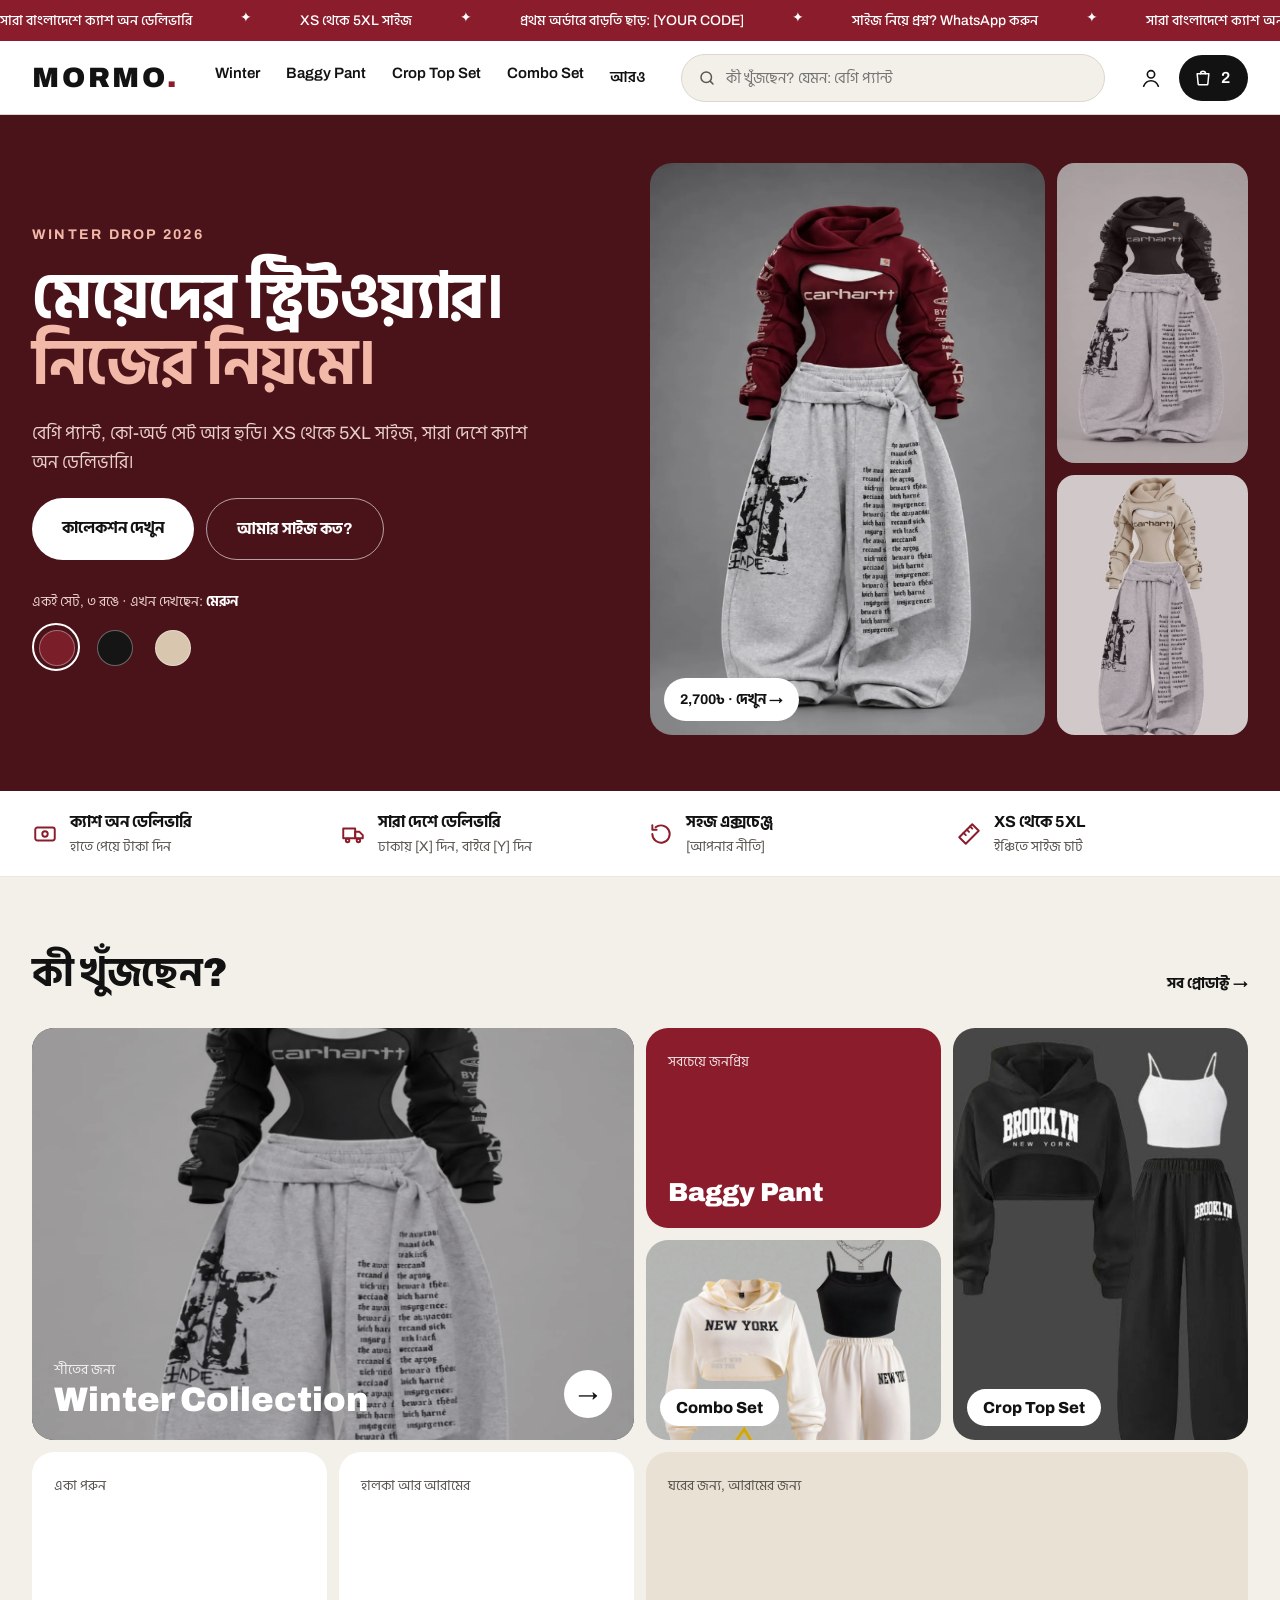
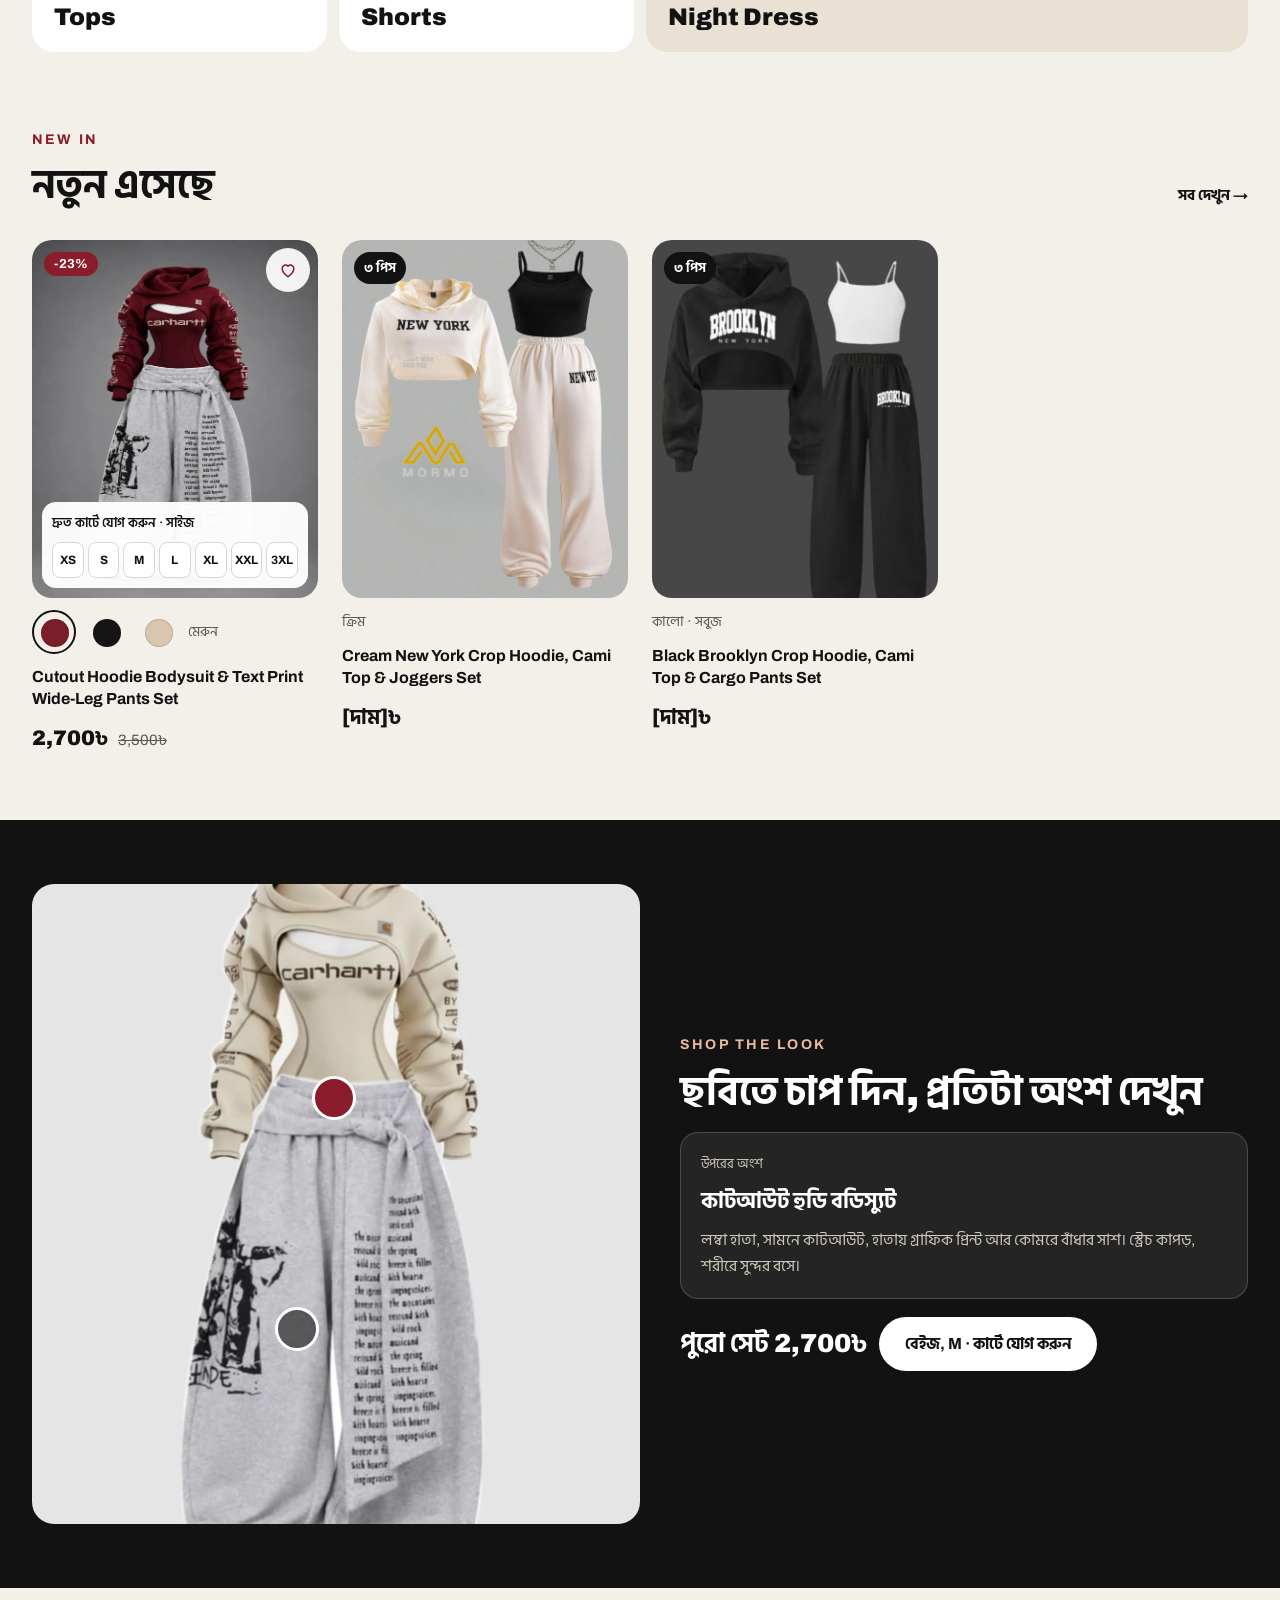
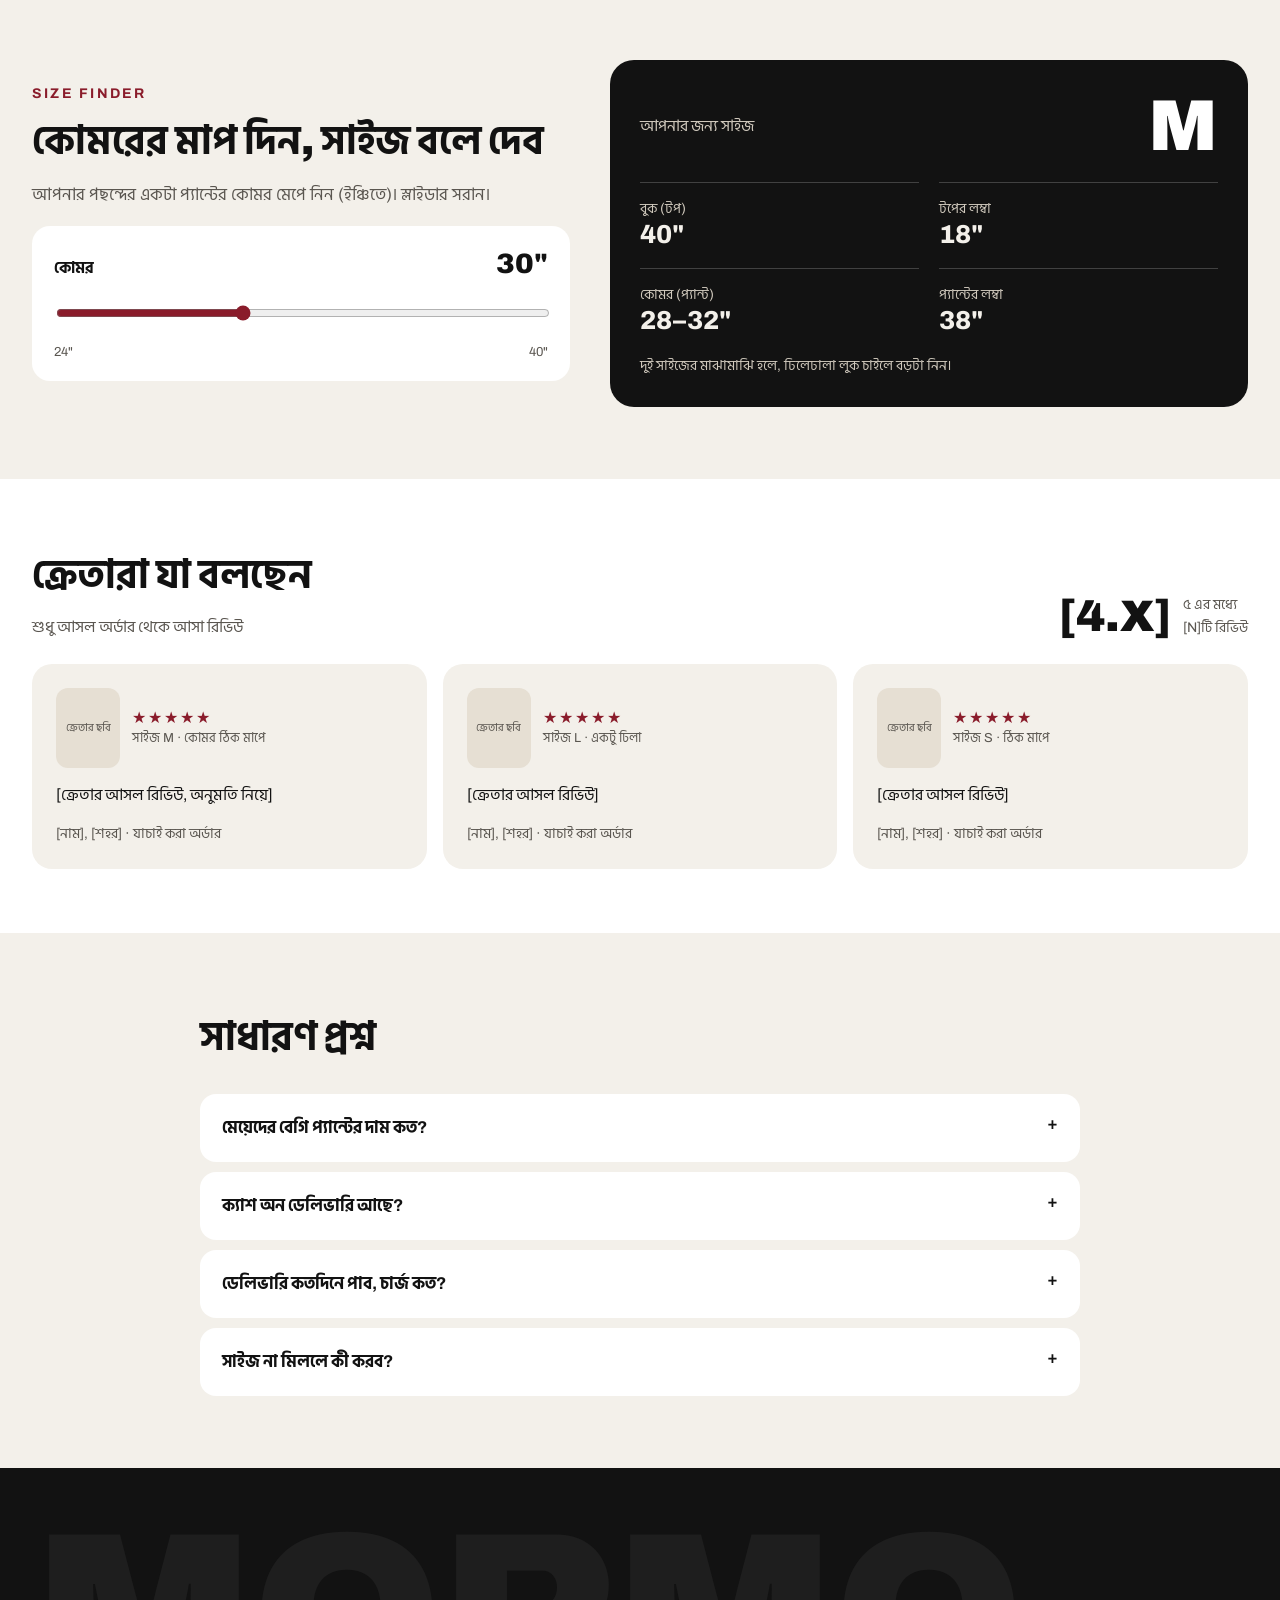
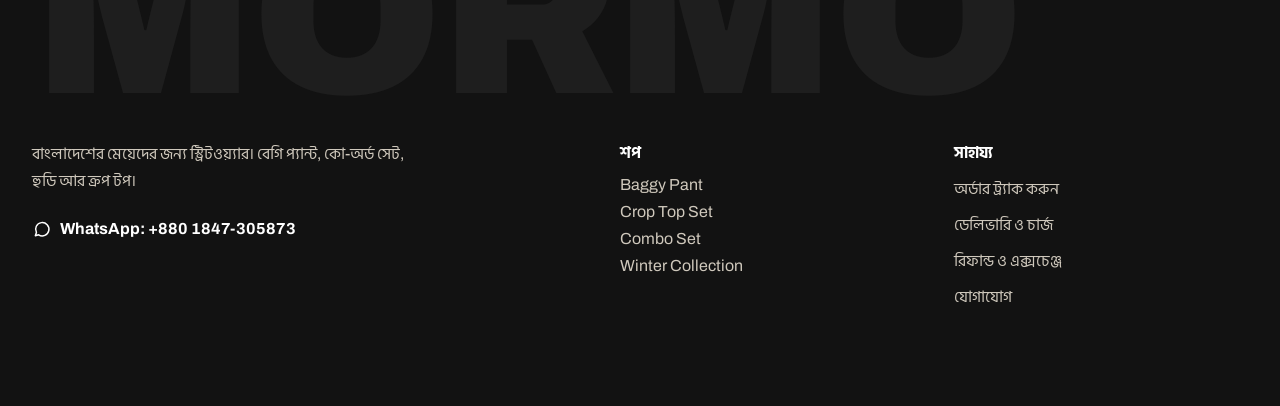
==== index.html @ a84fbd7f "Add files via upload" ====
<!doctype html>
<html lang="bn">
<head>
<meta charset="utf-8">
<meta name="viewport" content="width=device-width, initial-scale=1, viewport-fit=cover">
<meta name="robots" content="noindex">
<title>Mormo BD হোমপেজ</title>
<script>if (window.matchMedia('(max-width: 760px)').matches && !location.search.includes('desktop')) location.replace('m-home.html');</script>
<link rel="preconnect" href="https://fonts.googleapis.com">
<link rel="stylesheet" href="https://fonts.googleapis.com/css2?family=Archivo:wght@400;500;600;800;900&amp;family=Hind+Siliguri:wght@400;500;600;700&amp;display=swap">
<style>
body{margin:0;background:#F3F0EA}
a{color:#121212;text-decoration:none}a:hover{color:#8A1C2B}
.sr{position:absolute;width:1px;height:1px;overflow:hidden;clip:rect(0 0 0 0);white-space:nowrap}
.mq{display:flex;gap:48px;white-space:nowrap;animation:mq 28s linear infinite;width:max-content}
@keyframes mq{from{transform:translateX(0)}to{transform:translateX(-50%)}}
.swap{position:relative}
.swap .b{position:absolute;inset:0;opacity:0;transition:opacity .35s ease}
.swap:hover .b{opacity:1}
.lift{transition:transform .25s ease}
.lift:hover{transform:translateY(-4px)}
.hot{animation:pulse 2s ease-out infinite}
@keyframes pulse{0%{box-shadow:0 0 0 0 rgba(255,255,255,.7)}100%{box-shadow:0 0 0 16px rgba(255,255,255,0)}}
.bento{display:grid;grid-template-columns:repeat(4,minmax(0,1fr));grid-auto-rows:200px;gap:12px}
.span2{grid-column:span 2}.row2{grid-row:span 2}
.mnav{display:none}
details summary{list-style:none;cursor:pointer}
details summary::-webkit-details-marker{display:none}
input[type=range]{accent-color:#8A1C2B;width:100%;height:44px}
@media (prefers-reduced-motion:reduce){.mq,.hot{animation:none}.lift,.swap .b{transition:none}}
@media (max-width:760px){
.deskonly{display:none !important}
.mnav{display:flex !important}
.heroh{font-size:40px !important}
.pad{padding-left:16px !important;padding-right:16px !important}
.bento{grid-template-columns:repeat(2,minmax(0,1fr));grid-auto-rows:160px}
.span2{grid-column:span 2}
}
</style>
<style>[x-cloak]{display:none}</style>
<script>
class Base { constructor(props) { this.props = props || {}; } }
class Component extends Base {
  constructor(props) {
    super(props);
    this.state = {
      color: 'maroon', waist: 30, query: '', searchOpen: false, wish: false, pin: 'top',
      cartOpen: false, justAdded: '',
      cart: [
        { id: 1, name: 'Cutout Hoodie Bodysuit Set', meta: 'মেরুন · M · ১টি', price: 2700, img: 'img/cutout-set-maroon.webp' },
        { id: 2, name: 'Black Brooklyn 3-Piece Set', meta: 'কালো · S · ১টি', price: 0, img: 'img/brooklyn-3-piece-set.webp' }
      ]
    };
  }
  addItem(item, msg) {
    const id = Date.now();
    this.setState({ cart: [...this.state.cart, { ...item, id }], cartOpen: true, justAdded: msg });
  }
  renderVals() {
    const palette = [
      { id: 'maroon', label: 'মেরুন', hex: '#7A1E2A', img: 'img/cutout-set-maroon.webp', bg: '#4A1219', accent: '#F2B8A8', muted: '#E7CFCB', alt: 'মেরুন কাটআউট হুডি বডিস্যুট আর ধূসর ওয়াইড লেগ প্যান্ট সেট পরা মডেল' },
      { id: 'black', label: 'কালো', hex: '#151515', img: 'img/cutout-set-black.webp', bg: '#121212', accent: '#E9B9A0', muted: '#CFC8BC', alt: 'কালো কাটআউট হুডি বডিস্যুট আর ধূসর ওয়াইড লেগ প্যান্ট সেট পরা মডেল' },
      { id: 'beige', label: 'বেইজ', hex: '#D8C7AE', img: 'img/cutout-set-beige.webp', bg: '#5B4A36', accent: '#F4E3C8', muted: '#E8DCCB', alt: 'বেইজ কাটআউট হুডি বডিস্যুট আর ধূসর ওয়াইড লেগ প্যান্ট সেট পরা মডেল' }
    ];
    const cur = palette.find((p) => p.id === this.state.color) || palette[0];
    const next = palette[(palette.indexOf(cur) + 1) % palette.length];
    const colors = palette.map((p) => ({
      ...p,
      pressed: p.id === cur.id ? 'true' : 'false',
      ring: p.id === cur.id ? '#121212' : 'transparent',
      heroRing: p.id === cur.id ? '#FFFFFF' : 'transparent',
      pick: () => this.setState({ color: p.id })
    }));
    const others = palette.filter((p) => p.id !== cur.id).map((p) => ({ ...p, pick: () => this.setState({ color: p.id }) }));

    const chart = [
      { s: 'XS', chest: 36, top: 16, waist: '24–28', pant: 36, mid: 26 },
      { s: 'S', chest: 38, top: 17, waist: '26–30', pant: 37, mid: 28 },
      { s: 'M', chest: 40, top: 18, waist: '28–32', pant: 38, mid: 30 },
      { s: 'L', chest: 42, top: 19, waist: '30–34', pant: 39, mid: 32 },
      { s: 'XL', chest: 44, top: 20, waist: '32–36', pant: 40, mid: 34 },
      { s: 'XXL', chest: 46, top: 21, waist: '34–38', pant: 41, mid: 36 },
      { s: '3XL', chest: 48, top: 22, waist: '36–40', pant: 42, mid: 38 }
    ];
    const w = Number(this.state.waist);
    const rec = chart.reduce((best, r) => (Math.abs(r.mid - w) < Math.abs(best.mid - w) ? r : best), chart[0]);

    const quick = chart.map((r) => ({
      s: r.s,
      add: () => this.addItem({ name: 'Cutout Hoodie Bodysuit Set', meta: cur.label + ' · ' + r.s + ' · ১টি', price: 2700, img: cur.img }, cur.label + ', সাইজ ' + r.s + ' কার্টে যোগ হয়েছে')
    }));

    const pins = {
      top: { eyebrow: 'উপরের অংশ', title: 'কাটআউট হুডি বডিস্যুট', text: 'লম্বা হাতা, সামনে কাটআউট, হাতায় গ্রাফিক প্রিন্ট আর কোমরে বাঁধার সাশ। স্ট্রেচ কাপড়, শরীরে সুন্দর বসে।' },
      bottom: { eyebrow: 'নিচের অংশ', title: 'টেক্সট প্রিন্ট ওয়াইড লেগ প্যান্ট', text: 'ধূসর রঙে গথিক টেক্সট প্রিন্ট। ঢিলেঢালা ওয়াইড লেগ, সারাদিন আরাম।' }
    };
    const pin = pins[this.state.pin];

    const suggestTerms = ['বেগি প্যান্ট', 'হুডি সেট', 'ক্রপ টপ সেট', 'কো-অর্ড সেট', 'কার্গো প্যান্ট'];
    const cart = this.state.cart.map((it) => ({
      ...it,
      price: it.price ? it.price.toLocaleString('en-US') + '৳' : '[দাম]৳',
      remove: () => this.setState({ cart: this.state.cart.filter((x) => x.id !== it.id), justAdded: '' })
    }));
    const total = this.state.cart.reduce((s, it) => s + (it.price || 0), 0);

    return {
      colors, others, colorName: cur.label,
      heroImg: cur.img, heroAlt: cur.alt, heroBg: cur.bg, heroAccent: cur.accent, heroMuted: cur.muted,
      cardImg: cur.img, cardAlt: cur.alt, cardAltImg: next.img,
      wishPressed: this.state.wish ? 'true' : 'false', wishFill: this.state.wish ? '#8A1C2B' : 'none',
      toggleWish: () => this.setState({ wish: !this.state.wish }),
      quick,
      waist: w, rec, setWaist: (e) => this.setState({ waist: e.target.value }),
      pinTop: () => this.setState({ pin: 'top' }), pinBottom: () => this.setState({ pin: 'bottom' }),
      pinTopBg: this.state.pin === 'top' ? '#8A1C2B' : 'rgba(18,18,18,0.6)',
      pinBottomBg: this.state.pin === 'bottom' ? '#8A1C2B' : 'rgba(18,18,18,0.6)',
      pinEyebrow: pin.eyebrow, pinTitle: pin.title, pinText: pin.text,
      addLook: () => this.addItem({ name: 'Cutout Hoodie Bodysuit Set', meta: 'বেইজ · M · ১টি', price: 2700, img: 'img/cutout-set-beige.webp' }, 'বেইজ, সাইজ M কার্টে যোগ হয়েছে'),
      query: this.state.query, searchOpen: this.state.searchOpen,
      searchBorder: this.state.searchOpen ? '#121212' : '#DCD6CC',
      setQuery: (e) => this.setState({ query: e.target.value, searchOpen: true }),
      openSearch: () => this.setState({ searchOpen: true }),
      closeSearch: () => this.setState({ searchOpen: false }),
      suggest: suggestTerms.map((t) => ({ t, pick: () => this.setState({ query: t }) })),
      cartOpen: this.state.cartOpen, cart, cartEmpty: cart.length === 0,
      cartCount: this.state.cart.length, cartTotal: total.toLocaleString('en-US'),
      justAdded: this.state.justAdded,
      openCart: () => this.setState({ cartOpen: true, justAdded: '' }),
      closeCart: () => this.setState({ cartOpen: false, justAdded: '' })
    };
  }
}
document.addEventListener('alpine:init', () => {
  Alpine.data('page', () => {
    const c = new Component({});
    const o = {
      state: c.state, props: {}, gal: null,
      setState(p) { Object.assign(this.state, p); },
      get v() { return Component.prototype.renderVals.call(this); }
    };
    Object.getOwnPropertyNames(Component.prototype).forEach((k) => {
      if (k !== 'constructor' && k !== 'renderVals') o[k] = Component.prototype[k];
    });
    return o;
  });
});
</script>
<script defer src="alpine.min.js"></script>
</head>
<body>
<div x-data="page" style="font-family: 'Archivo', 'Hind Siliguri', sans-serif; color: #121212; background: #F3F0EA; min-height: 100vh">

<div style="background: #8A1C2B; color: #FFFFFF; font-size: 14px; font-weight: 500; padding: 9px 0; overflow: hidden" aria-label="অফার ও সুবিধা">
<div class="mq">
<span>সারা বাংলাদেশে ক্যাশ অন ডেলিভারি</span><span aria-hidden="true">✦</span><span>XS থেকে 5XL সাইজ</span><span aria-hidden="true">✦</span><span>প্রথম অর্ডারে বাড়তি ছাড়: [YOUR CODE]</span><span aria-hidden="true">✦</span><span>সাইজ নিয়ে প্রশ্ন? WhatsApp করুন</span><span aria-hidden="true">✦</span>
<span aria-hidden="true">সারা বাংলাদেশে ক্যাশ অন ডেলিভারি</span><span aria-hidden="true">✦</span><span aria-hidden="true">XS থেকে 5XL সাইজ</span><span aria-hidden="true">✦</span><span aria-hidden="true">প্রথম অর্ডারে বাড়তি ছাড়: [YOUR CODE]</span><span aria-hidden="true">✦</span><span aria-hidden="true">সাইজ নিয়ে প্রশ্ন? WhatsApp করুন</span><span aria-hidden="true">✦</span>
</div>
</div>

<header style="background: rgba(255,255,255,0.96); backdrop-filter: blur(8px); border-bottom: 1px solid #DCD6CC; position: sticky; top: 0; z-index: 30">
<div class="pad" style="max-width: 1320px; margin: 0 auto; padding: 12px 32px; display: flex; align-items: center; gap: 24px; flex-wrap: wrap">
<a href="#" style="font-weight: 900; font-size: 28px; letter-spacing: 0.1em; color: #121212">MORMO<span style="color: #8A1C2B">.</span></a>
<nav aria-label="ক্যাটাগরি" class="deskonly" style="display: flex; gap: 2px">
<a href="category.html" style="padding: 12px; font-size: 15px; font-weight: 600">Winter</a>
<a href="category.html" style="padding: 12px; font-size: 15px; font-weight: 600">Baggy Pant</a>
<a href="category.html" style="padding: 12px; font-size: 15px; font-weight: 600">Crop Top Set</a>
<a href="category.html" style="padding: 12px; font-size: 15px; font-weight: 600">Combo Set</a>
<a href="category.html" style="padding: 12px; font-size: 15px; font-weight: 600">আরও</a>
</nav>
<div style="flex: 1 1 260px; min-width: 0; position: relative">
<form role="search" :style="`display: flex; align-items: center; gap: 8px; background: #F3F0EA; border: 1.5px solid ${v.searchBorder}; border-radius: 999px; padding: 0 16px; height: 46px`">
<label for="q" class="sr">প্রোডাক্ট খুঁজুন</label>
<svg aria-hidden="true" width="18" height="18" viewBox="0 0 24 24" fill="none" stroke="#5A5650" stroke-width="2" stroke-linecap="round"><circle cx="11" cy="11" r="7"></circle><path d="M20 20l-3.5-3.5"></path></svg>
<input id="q" type="search" autocomplete="off" :value="v.query" @input="v.setQuery($event)" @focus="v.openSearch($event)" placeholder="কী খুঁজছেন? যেমন: বেগি প্যান্ট" style="border: 0; background: transparent; font: inherit; font-size: 15px; flex: 1; min-width: 0; outline: none; color: #121212">
</form>
<template x-if="v.searchOpen">
<div style="position: absolute; top: 54px; left: 0; right: 0; background: #FFFFFF; border-radius: 16px; box-shadow: 0 20px 50px rgba(18,18,18,0.18); padding: 16px; z-index: 40; display: flex; flex-direction: column; gap: 12px">
<div style="display: flex; justify-content: space-between; align-items: center"><span style="font-size: 13px; font-weight: 600; color: #5A5650">জনপ্রিয় খোঁজ</span><button type="button" @click="v.closeSearch($event)" aria-label="বন্ধ করুন" style="width: 44px; height: 44px; border: 0; background: transparent; cursor: pointer; font-size: 20px; color: #121212">×</button></div>
<div style="display: flex; gap: 8px; flex-wrap: wrap">
<template x-for="sg in v.suggest">
<button type="button" @click="sg.pick($event)" style="height: 40px; padding: 0 14px; border-radius: 999px; border: 1px solid #DCD6CC; background: #FFFFFF; font: inherit; font-size: 14px; cursor: pointer; color: #121212"><span x-text="sg.t"></span></button>
</template>
</div>
<a href="product.html" style="display: flex; gap: 12px; align-items: center; padding: 8px; border-radius: 12px; background: #F3F0EA">
<img src="img/cutout-set-maroon.webp" alt="" style="width: 48px; height: 60px; object-fit: cover; border-radius: 8px">
<span style="flex: 1; min-width: 0"><span style="display: block; font-weight: 600; font-size: 14px">Cutout Hoodie Bodysuit Set</span><span style="font-size: 13px; color: #5A5650">এই সপ্তাহের সবচেয়ে বেশি দেখা</span></span>
<span style="font-weight: 800">2,700৳</span>
</a>
</div>
</template>
</div>
<div style="display: flex; align-items: center; gap: 6px">
<a href="#" aria-label="অ্যাকাউন্ট" class="deskonly" style="width: 44px; height: 44px; display: flex; align-items: center; justify-content: center; border-radius: 999px"><svg aria-hidden="true" width="22" height="22" viewBox="0 0 24 24" fill="none" stroke="#121212" stroke-width="1.8" stroke-linecap="round"><circle cx="12" cy="8" r="4"></circle><path d="M4 21c1.5-4 4.5-6 8-6s6.5 2 8 6"></path></svg></a>
<button type="button" @click="v.openCart($event)" :aria-label="`কার্ট খুলুন, ${v.cartCount}টি প্রোডাক্ট`" style="position: relative; height: 46px; padding: 0 18px 0 14px; display: flex; align-items: center; gap: 8px; border-radius: 999px; background: #121212; color: #FFFFFF; border: 0; font: inherit; font-weight: 600; cursor: pointer"><svg aria-hidden="true" width="20" height="20" viewBox="0 0 24 24" fill="none" stroke="#FFFFFF" stroke-width="1.8" stroke-linecap="round" stroke-linejoin="round"><path d="M5 7h14l-1.2 12.2a1 1 0 0 1-1 .8H7.2a1 1 0 0 1-1-.8L5 7z"></path><path d="M9 7a3 3 0 0 1 6 0"></path></svg><span x-text="v.cartCount"></span></button>
</div>
</div>
</header>

<main>
<section aria-labelledby="hero-h" :style="`background: ${v.heroBg}; color: #FFFFFF; transition: background .4s ease`">
<div class="pad" style="max-width: 1320px; margin: 0 auto; padding: 48px 32px 56px; display: flex; flex-wrap: wrap; gap: 40px; align-items: center">
<div style="flex: 1 1 440px; min-width: 0; display: flex; flex-direction: column; gap: 22px">
<p :style="`margin: 0; font-size: 14px; font-weight: 700; letter-spacing: 0.16em; text-transform: uppercase; color: ${v.heroAccent}`">Winter Drop 2026</p>
<h1 id="hero-h" class="heroh" style="margin: 0; font-size: 64px; line-height: 1.04; font-weight: 900; letter-spacing: -0.02em">মেয়েদের স্ট্রিটওয়্যার। <span :style="`color: ${v.heroAccent}`">নিজের নিয়মে।</span></h1>
<p :style="`margin: 0; font-size: 18px; line-height: 1.6; color: ${v.heroMuted}; max-width: 500px`">বেগি প্যান্ট, কো-অর্ড সেট আর হুডি। XS থেকে 5XL সাইজ, সারা দেশে ক্যাশ অন ডেলিভারি।</p>
<div style="display: flex; gap: 12px; flex-wrap: wrap">
<a href="category.html" style="background: #FFFFFF; color: #121212; padding: 17px 30px; border-radius: 999px; font-weight: 700; font-size: 16px">কালেকশন দেখুন</a>
<a href="#size" style="color: #FFFFFF; border: 1.5px solid rgba(255,255,255,0.6); padding: 17px 30px; border-radius: 999px; font-weight: 700; font-size: 16px">আমার সাইজ কত?</a>
</div>
<div style="display: flex; flex-direction: column; gap: 10px; padding-top: 8px">
<span :style="`font-size: 14px; color: ${v.heroMuted}`">একই সেট, ৩ রঙে · এখন দেখছেন: <strong style="color: #FFFFFF"><span x-text="v.colorName"></span></strong></span>
<div role="group" aria-label="রঙ বদলান" style="display: flex; gap: 10px">
<template x-for="c in v.colors">
<button type="button" :aria-label="c.label" :aria-pressed="c.pressed" @click="c.pick($event)" :style="`width: 48px; height: 48px; border-radius: 999px; border: 2px solid ${c.heroRing}; background: transparent; padding: 5px; cursor: pointer; box-sizing: border-box`"><span :style="`display: block; width: 100%; height: 100%; border-radius: 999px; background: ${c.hex}; border: 1px solid rgba(255,255,255,0.35)`"></span></button>
</template>
</div>
</div>
</div>
<div style="flex: 1 1 460px; min-width: 0; display: grid; grid-template-columns: repeat(3, minmax(0, 1fr)); grid-template-rows: 300px 260px; gap: 12px">
<a href="product.html" style="grid-column: 1 / 3; grid-row: 1 / 3; position: relative; border-radius: 22px; overflow: hidden; background: rgba(255,255,255,0.08)">
<img :src="v.heroImg" :alt="v.heroAlt" style="width: 100%; height: 100%; object-fit: cover; display: block">
<span style="position: absolute; left: 14px; bottom: 14px; background: #FFFFFF; color: #121212; border-radius: 999px; padding: 10px 16px; font-weight: 700; font-size: 14px">2,700৳ · দেখুন →</span>
</a>
<template x-for="o in v.others">
<button type="button" @click="o.pick($event)" :aria-label="`${o.label} রঙ দেখুন`" style="padding: 0; border: 0; border-radius: 18px; overflow: hidden; cursor: pointer; background: rgba(255,255,255,0.08)"><img :src="o.img" alt="" style="width: 100%; height: 100%; object-fit: cover; display: block; opacity: 0.85"></button>
</template>
</div>
</div>
</section>

<section aria-label="কেন Mormo" style="background: #FFFFFF; border-bottom: 1px solid #ECE7DF">
<div class="pad" style="max-width: 1320px; margin: 0 auto; padding: 18px 32px; display: grid; grid-template-columns: repeat(auto-fit, minmax(220px, 1fr)); gap: 16px">
<div style="display: flex; gap: 12px; align-items: center"><svg aria-hidden="true" width="26" height="26" viewBox="0 0 24 24" fill="none" stroke="#8A1C2B" stroke-width="1.8" stroke-linecap="round" stroke-linejoin="round"><rect x="3" y="6" width="18" height="12" rx="2"></rect><circle cx="12" cy="12" r="2.5"></circle></svg><div><div style="font-weight: 700">ক্যাশ অন ডেলিভারি</div><div style="font-size: 14px; color: #5A5650">হাতে পেয়ে টাকা দিন</div></div></div>
<div style="display: flex; gap: 12px; align-items: center"><svg aria-hidden="true" width="26" height="26" viewBox="0 0 24 24" fill="none" stroke="#8A1C2B" stroke-width="1.8" stroke-linecap="round" stroke-linejoin="round"><path d="M3 7h11v9H3z"></path><path d="M14 10h4l3 3v3h-7z"></path><circle cx="7" cy="18" r="1.6"></circle><circle cx="17" cy="18" r="1.6"></circle></svg><div><div style="font-weight: 700">সারা দেশে ডেলিভারি</div><div style="font-size: 14px; color: #5A5650">ঢাকায় [X] দিন, বাইরে [Y] দিন</div></div></div>
<div style="display: flex; gap: 12px; align-items: center"><svg aria-hidden="true" width="26" height="26" viewBox="0 0 24 24" fill="none" stroke="#8A1C2B" stroke-width="1.8" stroke-linecap="round" stroke-linejoin="round"><path d="M4 12a8 8 0 1 0 3-6.2"></path><path d="M4 4v4h4"></path></svg><div><div style="font-weight: 700">সহজ এক্সচেঞ্জ</div><div style="font-size: 14px; color: #5A5650">[আপনার নীতি]</div></div></div>
<div style="display: flex; gap: 12px; align-items: center"><svg aria-hidden="true" width="26" height="26" viewBox="0 0 24 24" fill="none" stroke="#8A1C2B" stroke-width="1.8" stroke-linecap="round" stroke-linejoin="round"><path d="M3 15l12-12 6 6-12 12z"></path><path d="M7 11l2 2M10 8l2 2M13 5l2 2"></path></svg><div><div style="font-weight: 700">XS থেকে 5XL</div><div style="font-size: 14px; color: #5A5650">ইঞ্চিতে সাইজ চার্ট</div></div></div>
</div>
</section>

<section aria-labelledby="cat-h" class="pad" style="max-width: 1320px; margin: 0 auto; padding: 64px 32px 24px">
<div style="display: flex; justify-content: space-between; align-items: end; gap: 16px; margin-bottom: 22px; flex-wrap: wrap">
<h2 id="cat-h" style="margin: 0; font-size: 40px; font-weight: 900; letter-spacing: -0.01em">কী খুঁজছেন?</h2>
<a href="category.html" style="font-weight: 700; font-size: 15px; padding: 10px 0">সব প্রোডাক্ট →</a>
</div>
<div class="bento">
<a href="category.html" class="span2 row2 lift" style="position: relative; border-radius: 22px; overflow: hidden; background: #121212; color: #FFFFFF">
<img src="img/cutout-set-black.webp" alt="" style="width: 100%; height: 100%; object-fit: cover; display: block; opacity: 0.82">
<span style="position: absolute; left: 22px; bottom: 22px; right: 22px; display: flex; justify-content: space-between; align-items: end; gap: 12px"><span><span style="display: block; font-size: 14px; opacity: 0.85">শীতের জন্য</span><span style="display: block; font-size: 34px; font-weight: 900">Winter Collection</span></span><span aria-hidden="true" style="width: 48px; height: 48px; border-radius: 999px; background: #FFFFFF; color: #121212; display: flex; align-items: center; justify-content: center; font-size: 20px; flex: none">→</span></span>
</a>
<a href="category.html" class="lift" style="border-radius: 22px; background: #8A1C2B; color: #FFFFFF; padding: 22px; display: flex; flex-direction: column; justify-content: space-between"><span style="font-size: 14px; opacity: 0.85">সবচেয়ে জনপ্রিয়</span><span style="font-size: 26px; font-weight: 900">Baggy Pant</span></a>
<a href="category.html" class="row2 lift" style="position: relative; border-radius: 22px; overflow: hidden; background: #E6DFD3">
<img src="img/brooklyn-3-piece-set.webp" alt="" style="width: 100%; height: 100%; object-fit: cover; display: block">
<span style="position: absolute; left: 14px; bottom: 14px; background: #FFFFFF; border-radius: 999px; padding: 10px 16px; font-weight: 800">Crop Top Set</span>
</a>
<a href="category.html" class="lift" style="position: relative; border-radius: 22px; overflow: hidden; background: #E6DFD3">
<img src="img/new-york-3-piece-set.webp" alt="" style="width: 100%; height: 100%; object-fit: cover; object-position: top; display: block">
<span style="position: absolute; left: 14px; bottom: 14px; background: #FFFFFF; border-radius: 999px; padding: 10px 16px; font-weight: 800">Combo Set</span>
</a>
<a href="category.html" class="lift" style="border-radius: 22px; background: #FFFFFF; padding: 22px; display: flex; flex-direction: column; justify-content: space-between"><span style="font-size: 14px; color: #5A5650">একা পরুন</span><span style="font-size: 24px; font-weight: 900">Tops</span></a>
<a href="category.html" class="lift" style="border-radius: 22px; background: #FFFFFF; padding: 22px; display: flex; flex-direction: column; justify-content: space-between"><span style="font-size: 14px; color: #5A5650">হালকা আর আরামের</span><span style="font-size: 24px; font-weight: 900">Shorts</span></a>
<a href="category.html" class="span2 lift" style="border-radius: 22px; background: #E8E1D4; padding: 22px; display: flex; flex-direction: column; justify-content: space-between"><span style="font-size: 14px; color: #5A5650">ঘরের জন্য, আরামের জন্য</span><span style="font-size: 24px; font-weight: 900">Night Dress</span></a>
</div>
</section>

<section id="new" aria-labelledby="new-h" class="pad" style="max-width: 1320px; margin: 0 auto; padding: 56px 32px 64px">
<div style="display: flex; justify-content: space-between; align-items: end; gap: 16px; margin-bottom: 22px; flex-wrap: wrap">
<div><p style="margin: 0 0 6px; font-size: 14px; font-weight: 700; letter-spacing: 0.16em; text-transform: uppercase; color: #8A1C2B">New In</p><h2 id="new-h" style="margin: 0; font-size: 40px; font-weight: 900">নতুন এসেছে</h2></div>
<a href="category.html" style="font-weight: 700; font-size: 15px; padding: 10px 0">সব দেখুন →</a>
</div>
<div style="display: grid; grid-template-columns: repeat(auto-fill, minmax(280px, 1fr)); gap: 24px">

<article style="display: flex; flex-direction: column; gap: 12px">
<div class="swap" style="border-radius: 20px; overflow: hidden; background: #E6DFD3; aspect-ratio: 4 / 5">
<a href="product.html" style="display: block; width: 100%; height: 100%"><img :src="v.cardImg" :alt="v.cardAlt" style="width: 100%; height: 100%; object-fit: cover; display: block"><img class="b" :src="v.cardAltImg" alt="" style="width: 100%; height: 100%; object-fit: cover"></a>
<span style="position: absolute; top: 12px; left: 12px; background: #8A1C2B; color: #FFFFFF; font-size: 13px; font-weight: 700; padding: 5px 10px; border-radius: 999px">-23%</span>
<button type="button" aria-label="পছন্দের তালিকায় রাখুন" :aria-pressed="v.wishPressed" @click="v.toggleWish($event)" style="position: absolute; top: 8px; right: 8px; width: 44px; height: 44px; border-radius: 999px; border: 0; background: rgba(255,255,255,0.92); cursor: pointer; display: flex; align-items: center; justify-content: center"><svg aria-hidden="true" width="20" height="20" viewBox="0 0 24 24" :fill="v.wishFill" stroke="#8A1C2B" stroke-width="1.8" stroke-linejoin="round"><path d="M12 20s-7-4.4-7-10a4 4 0 0 1 7-2.6A4 4 0 0 1 19 10c0 5.6-7 10-7 10z"></path></svg></button>
<div style="position: absolute; left: 10px; right: 10px; bottom: 10px; background: rgba(255,255,255,0.96); border-radius: 14px; padding: 10px; display: flex; flex-direction: column; gap: 8px">
<span style="font-size: 13px; font-weight: 600">দ্রুত কার্টে যোগ করুন · সাইজ</span>
<div style="display: grid; grid-template-columns: repeat(7, minmax(0, 1fr)); gap: 4px">
<template x-for="qs in v.quick">
<button type="button" @click="qs.add($event)" :aria-label="`সাইজ ${qs.s} কার্টে যোগ করুন`" style="height: 36px; border-radius: 8px; border: 1px solid #DCD6CC; background: #FFFFFF; font: inherit; font-size: 12px; font-weight: 700; cursor: pointer; color: #121212; padding: 0"><span x-text="qs.s"></span></button>
</template>
</div>
</div>
</div>
<div style="display: flex; gap: 8px; align-items: center">
<template x-for="c in v.colors">
<button type="button" :aria-label="c.label" :aria-pressed="c.pressed" @click="c.pick($event)" :style="`width: 44px; height: 44px; border-radius: 999px; border: 2px solid ${c.ring}; background: transparent; padding: 7px; cursor: pointer; box-sizing: border-box`"><span :style="`display: block; width: 100%; height: 100%; border-radius: 999px; background: ${c.hex}; border: 1px solid #00000022`"></span></button>
</template>
<span style="font-size: 14px; color: #5A5650"><span x-text="v.colorName"></span></span>
</div>
<a href="product.html" style="font-weight: 700; font-size: 16px; line-height: 1.4">Cutout Hoodie Bodysuit &amp; Text Print Wide-Leg Pants Set</a>
<div style="display: flex; gap: 10px; align-items: baseline"><span style="font-weight: 900; font-size: 21px">2,700৳</span><s style="color: #5A5650; font-size: 15px">3,500৳</s></div>
</article>

<article style="display: flex; flex-direction: column; gap: 12px">
<a href="category.html" class="swap" style="display: block; border-radius: 20px; overflow: hidden; background: #E6DFD3; aspect-ratio: 4 / 5">
<img src="img/new-york-3-piece-set.webp" alt="ক্রিম New York গ্রাফিক ক্রপ হুডি, কালো ক্যামি টপ আর জগার্স ৩ পিস সেট" style="width: 100%; height: 100%; object-fit: cover; display: block">
<span style="position: absolute; top: 12px; left: 12px; background: #121212; color: #FFFFFF; font-size: 13px; font-weight: 700; padding: 5px 10px; border-radius: 999px">৩ পিস</span>
</a>
<span style="font-size: 14px; color: #5A5650">ক্রিম</span>
<a href="category.html" style="font-weight: 700; font-size: 16px; line-height: 1.4">Cream New York Crop Hoodie, Cami Top &amp; Joggers Set</a>
<div style="font-weight: 900; font-size: 21px">[দাম]৳</div>
</article>

<article style="display: flex; flex-direction: column; gap: 12px">
<a href="category.html" class="swap" style="display: block; border-radius: 20px; overflow: hidden; background: #E6DFD3; aspect-ratio: 4 / 5">
<img src="img/brooklyn-3-piece-set.webp" alt="কালো Brooklyn গ্রাফিক ক্রপ হুডি, ক্যামি টপ আর সবুজ কার্গো প্যান্ট ৩ পিস সেট" style="width: 100%; height: 100%; object-fit: cover; display: block">
<span style="position: absolute; top: 12px; left: 12px; background: #121212; color: #FFFFFF; font-size: 13px; font-weight: 700; padding: 5px 10px; border-radius: 999px">৩ পিস</span>
</a>
<span style="font-size: 14px; color: #5A5650">কালো · সবুজ</span>
<a href="category.html" style="font-weight: 700; font-size: 16px; line-height: 1.4">Black Brooklyn Crop Hoodie, Cami Top &amp; Cargo Pants Set</a>
<div style="font-weight: 900; font-size: 21px">[দাম]৳</div>
</article>

</div>
</section>

<section aria-labelledby="look-h" style="background: #121212; color: #FFFFFF">
<div class="pad" style="max-width: 1320px; margin: 0 auto; padding: 64px 32px; display: flex; flex-wrap: wrap; gap: 40px; align-items: center">
<div style="flex: 1 1 420px; min-width: 0; position: relative; border-radius: 22px; overflow: hidden; aspect-ratio: 4 / 5; max-height: 640px">
<img src="img/cutout-set-beige.webp" alt="বেইজ কাটআউট হুডি বডিস্যুট আর ধূসর টেক্সট প্রিন্ট ওয়াইড লেগ প্যান্ট পরা মডেল" style="width: 100%; height: 100%; object-fit: cover; display: block">
<button type="button" class="hot" @click="v.pinTop($event)" aria-label="হুডি বডিস্যুটের তথ্য" :style="`position: absolute; left: 46%; top: 30%; width: 44px; height: 44px; border-radius: 999px; border: 3px solid #FFFFFF; background: ${v.pinTopBg}; cursor: pointer`"></button>
<button type="button" class="hot" @click="v.pinBottom($event)" aria-label="ওয়াইড লেগ প্যান্টের তথ্য" :style="`position: absolute; left: 40%; top: 66%; width: 44px; height: 44px; border-radius: 999px; border: 3px solid #FFFFFF; background: ${v.pinBottomBg}; cursor: pointer`"></button>
</div>
<div style="flex: 1 1 380px; min-width: 0; display: flex; flex-direction: column; gap: 18px">
<p style="margin: 0; font-size: 14px; font-weight: 700; letter-spacing: 0.16em; text-transform: uppercase; color: #E9B9A0">Shop the Look</p>
<h2 id="look-h" style="margin: 0; font-size: 40px; font-weight: 900; line-height: 1.1">ছবিতে চাপ দিন, প্রতিটা অংশ দেখুন</h2>
<div aria-live="polite" style="background: rgba(255,255,255,0.08); border: 1px solid rgba(255,255,255,0.18); border-radius: 18px; padding: 20px; display: flex; flex-direction: column; gap: 8px">
<span style="font-size: 13px; color: #CFC8BC"><span x-text="v.pinEyebrow"></span></span>
<span style="font-size: 22px; font-weight: 800"><span x-text="v.pinTitle"></span></span>
<span style="color: #CFC8BC; line-height: 1.6"><span x-text="v.pinText"></span></span>
</div>
<div style="display: flex; gap: 12px; align-items: center; flex-wrap: wrap">
<span style="font-size: 26px; font-weight: 900">পুরো সেট 2,700৳</span>
<button type="button" @click="v.addLook($event)" style="height: 54px; padding: 0 26px; border-radius: 999px; border: 0; background: #FFFFFF; color: #121212; font: inherit; font-weight: 700; font-size: 16px; cursor: pointer">বেইজ, M · কার্টে যোগ করুন</button>
</div>
</div>
</div>
</section>

<section id="size" aria-labelledby="size-h" class="pad" style="max-width: 1320px; margin: 0 auto; padding: 72px 32px">
<div style="display: flex; flex-wrap: wrap; gap: 40px; align-items: stretch">
<div style="flex: 1 1 380px; min-width: 0; display: flex; flex-direction: column; gap: 18px; justify-content: center">
<p style="margin: 0; font-size: 14px; font-weight: 700; letter-spacing: 0.16em; text-transform: uppercase; color: #8A1C2B">Size Finder</p>
<h2 id="size-h" style="margin: 0; font-size: 40px; font-weight: 900; line-height: 1.1">কোমরের মাপ দিন, সাইজ বলে দেব</h2>
<p style="margin: 0; font-size: 17px; line-height: 1.6; color: #5A5650">আপনার পছন্দের একটা প্যান্টের কোমর মেপে নিন (ইঞ্চিতে)। স্লাইডার সরান।</p>
<div style="background: #FFFFFF; border-radius: 18px; padding: 22px; display: flex; flex-direction: column; gap: 8px">
<div style="display: flex; justify-content: space-between; align-items: baseline"><label for="waist" style="font-weight: 700">কোমর</label><span style="font-size: 28px; font-weight: 900"><span x-text="v.waist"></span>"</span></div>
<input id="waist" type="range" min="24" max="40" step="1" :value="v.waist" @input="v.setWaist($event)">
<div style="display: flex; justify-content: space-between; font-size: 13px; color: #5A5650"><span>24"</span><span>40"</span></div>
</div>
</div>
<div aria-live="polite" style="flex: 1 1 420px; min-width: 0; background: #121212; color: #F3F0EA; border-radius: 24px; padding: 30px; display: grid; grid-template-columns: repeat(2, minmax(0, 1fr)); gap: 20px">
<div style="grid-column: 1 / -1; display: flex; justify-content: space-between; align-items: center; gap: 16px"><span style="font-size: 16px; color: #CFC8BC">আপনার জন্য সাইজ</span><span style="font-size: 72px; line-height: 1; font-weight: 900; color: #FFFFFF"><span x-text="v.rec.s"></span></span></div>
<div style="border-top: 1px solid rgba(255,255,255,0.2); padding-top: 14px"><div style="font-size: 14px; color: #CFC8BC">বুক (টপ)</div><div style="font-size: 26px; font-weight: 800"><span x-text="v.rec.chest"></span>"</div></div>
<div style="border-top: 1px solid rgba(255,255,255,0.2); padding-top: 14px"><div style="font-size: 14px; color: #CFC8BC">টপের লম্বা</div><div style="font-size: 26px; font-weight: 800"><span x-text="v.rec.top"></span>"</div></div>
<div style="border-top: 1px solid rgba(255,255,255,0.2); padding-top: 14px"><div style="font-size: 14px; color: #CFC8BC">কোমর (প্যান্ট)</div><div style="font-size: 26px; font-weight: 800"><span x-text="v.rec.waist"></span>"</div></div>
<div style="border-top: 1px solid rgba(255,255,255,0.2); padding-top: 14px"><div style="font-size: 14px; color: #CFC8BC">প্যান্টের লম্বা</div><div style="font-size: 26px; font-weight: 800"><span x-text="v.rec.pant"></span>"</div></div>
<p style="grid-column: 1 / -1; margin: 0; font-size: 14px; color: #CFC8BC">দুই সাইজের মাঝামাঝি হলে, ঢিলেঢালা লুক চাইলে বড়টা নিন।</p>
</div>
</div>
</section>

<section aria-labelledby="rev-h" style="background: #FFFFFF">
<div class="pad" style="max-width: 1320px; margin: 0 auto; padding: 64px 32px">
<div style="display: flex; justify-content: space-between; align-items: end; gap: 16px; flex-wrap: wrap; margin-bottom: 24px">
<div><h2 id="rev-h" style="margin: 0 0 6px; font-size: 40px; font-weight: 900">ক্রেতারা যা বলছেন</h2><p style="margin: 0; color: #5A5650">শুধু আসল অর্ডার থেকে আসা রিভিউ</p></div>
<div style="display: flex; align-items: center; gap: 12px"><span style="font-size: 44px; font-weight: 900">[4.X]</span><span style="font-size: 14px; color: #5A5650">৫ এর মধ্যে<br>[N]টি রিভিউ</span></div>
</div>
<div style="display: grid; grid-template-columns: repeat(auto-fit, minmax(280px, 1fr)); gap: 16px">
<figure style="margin: 0; background: #F3F0EA; border-radius: 20px; padding: 24px; display: flex; flex-direction: column; gap: 14px">
<div style="display: flex; gap: 12px; align-items: center"><div aria-hidden="true" style="width: 64px; height: 80px; border-radius: 12px; background: #E6DFD3; display: flex; align-items: center; justify-content: center; font-size: 11px; color: #5A5650; text-align: center">ক্রেতার ছবি</div><div><div role="img" aria-label="৫ এর মধ্যে [X] স্টার" style="color: #8A1C2B; letter-spacing: 2px">★★★★★</div><div style="font-size: 13px; color: #5A5650">সাইজ M · কোমর ঠিক মাপে</div></div></div>
<blockquote style="margin: 0; font-size: 16px; line-height: 1.6">[ক্রেতার আসল রিভিউ, অনুমতি নিয়ে]</blockquote>
<figcaption style="font-size: 14px; color: #5A5650">[নাম], [শহর] · যাচাই করা অর্ডার</figcaption>
</figure>
<figure style="margin: 0; background: #F3F0EA; border-radius: 20px; padding: 24px; display: flex; flex-direction: column; gap: 14px">
<div style="display: flex; gap: 12px; align-items: center"><div aria-hidden="true" style="width: 64px; height: 80px; border-radius: 12px; background: #E6DFD3; display: flex; align-items: center; justify-content: center; font-size: 11px; color: #5A5650; text-align: center">ক্রেতার ছবি</div><div><div role="img" aria-label="৫ এর মধ্যে [X] স্টার" style="color: #8A1C2B; letter-spacing: 2px">★★★★★</div><div style="font-size: 13px; color: #5A5650">সাইজ L · একটু ঢিলা</div></div></div>
<blockquote style="margin: 0; font-size: 16px; line-height: 1.6">[ক্রেতার আসল রিভিউ]</blockquote>
<figcaption style="font-size: 14px; color: #5A5650">[নাম], [শহর] · যাচাই করা অর্ডার</figcaption>
</figure>
<figure style="margin: 0; background: #F3F0EA; border-radius: 20px; padding: 24px; display: flex; flex-direction: column; gap: 14px">
<div style="display: flex; gap: 12px; align-items: center"><div aria-hidden="true" style="width: 64px; height: 80px; border-radius: 12px; background: #E6DFD3; display: flex; align-items: center; justify-content: center; font-size: 11px; color: #5A5650; text-align: center">ক্রেতার ছবি</div><div><div role="img" aria-label="৫ এর মধ্যে [X] স্টার" style="color: #8A1C2B; letter-spacing: 2px">★★★★★</div><div style="font-size: 13px; color: #5A5650">সাইজ S · ঠিক মাপে</div></div></div>
<blockquote style="margin: 0; font-size: 16px; line-height: 1.6">[ক্রেতার আসল রিভিউ]</blockquote>
<figcaption style="font-size: 14px; color: #5A5650">[নাম], [শহর] · যাচাই করা অর্ডার</figcaption>
</figure>
</div>
</div>
</section>

<section aria-labelledby="faq-h" class="pad" style="max-width: 880px; margin: 0 auto; padding: 72px 32px">
<h2 id="faq-h" style="margin: 0 0 24px; font-size: 40px; font-weight: 900">সাধারণ প্রশ্ন</h2>
<div style="display: flex; flex-direction: column; gap: 10px">
<details style="background: #FFFFFF; border-radius: 16px; padding: 0 22px"><summary style="padding: 20px 0; font-weight: 700; font-size: 17px; display: flex; justify-content: space-between; gap: 12px">মেয়েদের বেগি প্যান্টের দাম কত?<span aria-hidden="true">+</span></summary><p style="margin: 0 0 20px; line-height: 1.7; color: #5A5650">Mormo BD-তে বেগি প্যান্ট ৯৯৯৳ থেকে শুরু। ডিজাইন আর কাপড় অনুযায়ী দাম আলাদা।</p></details>
<details style="background: #FFFFFF; border-radius: 16px; padding: 0 22px"><summary style="padding: 20px 0; font-weight: 700; font-size: 17px; display: flex; justify-content: space-between; gap: 12px">ক্যাশ অন ডেলিভারি আছে?<span aria-hidden="true">+</span></summary><p style="margin: 0 0 20px; line-height: 1.7; color: #5A5650">হ্যাঁ। সারা বাংলাদেশে প্রোডাক্ট হাতে পেয়ে টাকা দিতে পারবেন।</p></details>
<details style="background: #FFFFFF; border-radius: 16px; padding: 0 22px"><summary style="padding: 20px 0; font-weight: 700; font-size: 17px; display: flex; justify-content: space-between; gap: 12px">ডেলিভারি কতদিনে পাব, চার্জ কত?<span aria-hidden="true">+</span></summary><p style="margin: 0 0 20px; line-height: 1.7; color: #5A5650">ঢাকার ভেতরে [X] দিন, চার্জ [৳]। ঢাকার বাইরে [Y] দিন, চার্জ [৳]।</p></details>
<details style="background: #FFFFFF; border-radius: 16px; padding: 0 22px"><summary style="padding: 20px 0; font-weight: 700; font-size: 17px; display: flex; justify-content: space-between; gap: 12px">সাইজ না মিললে কী করব?<span aria-hidden="true">+</span></summary><p style="margin: 0 0 20px; line-height: 1.7; color: #5A5650">[আপনার এক্সচেঞ্জ নীতি লিখুন]</p></details>
</div>
</section>
</main>

<footer style="background: #121212; color: #F3F0EA">
<div class="pad" style="max-width: 1320px; margin: 0 auto; padding: 56px 32px 24px">
<div style="font-weight: 900; font-size: 18vw; line-height: 0.8; letter-spacing: -0.02em; color: #1E1E1E; margin-bottom: 32px; white-space: nowrap; overflow: hidden" aria-hidden="true">MORMO</div>
<div style="display: flex; flex-wrap: wrap; gap: 40px; padding-bottom: 72px">
<div style="flex: 2 1 280px; display: flex; flex-direction: column; gap: 12px; min-width: 0">
<p style="margin: 0; line-height: 1.7; color: #CFC8BC; max-width: 380px">বাংলাদেশের মেয়েদের জন্য স্ট্রিটওয়্যার। বেগি প্যান্ট, কো-অর্ড সেট, হুডি আর ক্রপ টপ।</p>
<a href="#" style="color: #FFFFFF; display: inline-flex; align-items: center; gap: 8px; font-weight: 700; min-height: 44px"><svg aria-hidden="true" width="20" height="20" viewBox="0 0 24 24" fill="none" stroke="#FFFFFF" stroke-width="1.8" stroke-linecap="round" stroke-linejoin="round"><path d="M4 20l1.3-3.9A8 8 0 1 1 8 19z"></path></svg>WhatsApp: +880 1847-305873</a>
</div>
<nav aria-label="শপ" style="flex: 1 1 160px; display: flex; flex-direction: column; gap: 10px"><div style="font-weight: 700; color: #FFFFFF">শপ</div><a href="category.html" style="color: #CFC8BC">Baggy Pant</a><a href="category.html" style="color: #CFC8BC">Crop Top Set</a><a href="category.html" style="color: #CFC8BC">Combo Set</a><a href="category.html" style="color: #CFC8BC">Winter Collection</a></nav>
<nav aria-label="সাহায্য" style="flex: 1 1 160px; display: flex; flex-direction: column; gap: 10px"><div style="font-weight: 700; color: #FFFFFF">সাহায্য</div><a href="#" style="color: #CFC8BC">অর্ডার ট্র্যাক করুন</a><a href="#" style="color: #CFC8BC">ডেলিভারি ও চার্জ</a><a href="#" style="color: #CFC8BC">রিফান্ড ও এক্সচেঞ্জ</a><a href="#" style="color: #CFC8BC">যোগাযোগ</a></nav>
</div>
</div>
</footer>

<nav aria-label="মোবাইল মেনু" class="mnav" style="position: sticky; bottom: 0; background: #FFFFFF; border-top: 1px solid #DCD6CC; justify-content: space-around; padding: 6px 0 10px; z-index: 25">
<a href="#" style="display: flex; flex-direction: column; align-items: center; gap: 2px; font-size: 12px; min-width: 64px; min-height: 44px; color: #8A1C2B; font-weight: 700"><svg aria-hidden="true" width="22" height="22" viewBox="0 0 24 24" fill="none" stroke="currentColor" stroke-width="1.8" stroke-linecap="round" stroke-linejoin="round"><path d="M4 11l8-7 8 7v9H4z"></path></svg>হোম</a>
<a href="category.html" style="display: flex; flex-direction: column; align-items: center; gap: 2px; font-size: 12px; min-width: 64px; min-height: 44px"><svg aria-hidden="true" width="22" height="22" viewBox="0 0 24 24" fill="none" stroke="currentColor" stroke-width="1.8" stroke-linecap="round"><path d="M4 6h16M4 12h16M4 18h16"></path></svg>ক্যাটাগরি</a>
<a href="#" style="display: flex; flex-direction: column; align-items: center; gap: 2px; font-size: 12px; min-width: 64px; min-height: 44px"><svg aria-hidden="true" width="22" height="22" viewBox="0 0 24 24" fill="none" stroke="currentColor" stroke-width="1.8" stroke-linecap="round" stroke-linejoin="round"><path d="M4 20l1.3-3.9A8 8 0 1 1 8 19z"></path></svg>WhatsApp</a>
<button type="button" @click="v.openCart($event)" style="display: flex; flex-direction: column; align-items: center; gap: 2px; font: inherit; font-size: 12px; min-width: 64px; min-height: 44px; border: 0; background: transparent; cursor: pointer; color: #121212"><svg aria-hidden="true" width="22" height="22" viewBox="0 0 24 24" fill="none" stroke="currentColor" stroke-width="1.8" stroke-linecap="round" stroke-linejoin="round"><path d="M5 7h14l-1.2 12.2a1 1 0 0 1-1 .8H7.2a1 1 0 0 1-1-.8L5 7z"></path><path d="M9 7a3 3 0 0 1 6 0"></path></svg>কার্ট (<span x-text="v.cartCount"></span>)</button>
</nav>

<template x-if="v.cartOpen">
<div style="position: fixed; inset: 0; z-index: 50; display: flex; justify-content: flex-end">
<button type="button" @click="v.closeCart($event)" aria-label="কার্ট বন্ধ করুন" style="position: absolute; inset: 0; border: 0; background: rgba(18,18,18,0.45); cursor: pointer"></button>
<aside role="dialog" aria-label="আপনার কার্ট" style="position: relative; width: 420px; max-width: 100%; height: 100%; background: #FFFFFF; display: flex; flex-direction: column; box-shadow: -20px 0 50px rgba(0,0,0,0.2)">
<div style="padding: 20px 22px; border-bottom: 1px solid #ECE7DF; display: flex; justify-content: space-between; align-items: center"><span style="font-size: 20px; font-weight: 900">আপনার কার্ট (<span x-text="v.cartCount"></span>)</span><button type="button" @click="v.closeCart($event)" aria-label="বন্ধ করুন" style="width: 44px; height: 44px; border: 0; background: #F3F0EA; border-radius: 999px; cursor: pointer; font-size: 20px; color: #121212">×</button></div>
<template x-if="v.justAdded"><div role="status" style="margin: 14px 22px 0; background: #E7F1E4; color: #1F4D1A; border-radius: 12px; padding: 10px 14px; font-weight: 600; font-size: 14px"><span x-text="v.justAdded"></span></div></template>
<div style="flex: 1; overflow-y: auto; padding: 16px 22px; display: flex; flex-direction: column; gap: 14px">
<template x-for="it in v.cart">
<div style="display: flex; gap: 12px; align-items: center">
<img :src="it.img" alt="" style="width: 64px; height: 80px; object-fit: cover; border-radius: 10px; flex: none">
<div style="flex: 1; min-width: 0"><div style="font-weight: 700; font-size: 14px; line-height: 1.4"><span x-text="it.name"></span></div><div style="font-size: 13px; color: #5A5650"><span x-text="it.meta"></span></div></div>
<div style="display: flex; flex-direction: column; align-items: end; gap: 4px"><span style="font-weight: 800"><span x-text="it.price"></span></span><button type="button" @click="it.remove($event)" style="border: 0; background: transparent; font: inherit; font-size: 13px; color: #8A1C2B; cursor: pointer; text-decoration: underline; min-height: 32px">বাদ দিন</button></div>
</div>
</template>
<template x-if="v.cartEmpty"><p style="color: #5A5650; text-align: center; padding: 40px 0">কার্ট খালি। একটা সাইজ বেছে যোগ করুন।</p></template>
</div>
<div style="border-top: 1px solid #ECE7DF; padding: 18px 22px 22px; display: flex; flex-direction: column; gap: 12px">
<div style="display: flex; justify-content: space-between; font-size: 17px"><span>সাবটোটাল</span><strong><span x-text="v.cartTotal"></span>৳</strong></div>
<span style="font-size: 13px; color: #5A5650">ডেলিভারি চার্জ চেকআউটে যোগ হবে · ক্যাশ অন ডেলিভারি</span>
<a href="checkout.html" style="display: flex; align-items: center; justify-content: center; height: 56px; border-radius: 999px; background: #121212; color: #FFFFFF; font-weight: 700; font-size: 17px">চেকআউট করুন →</a>
</div>
</aside>
</div>
</template>

</div>
</body>
</html>
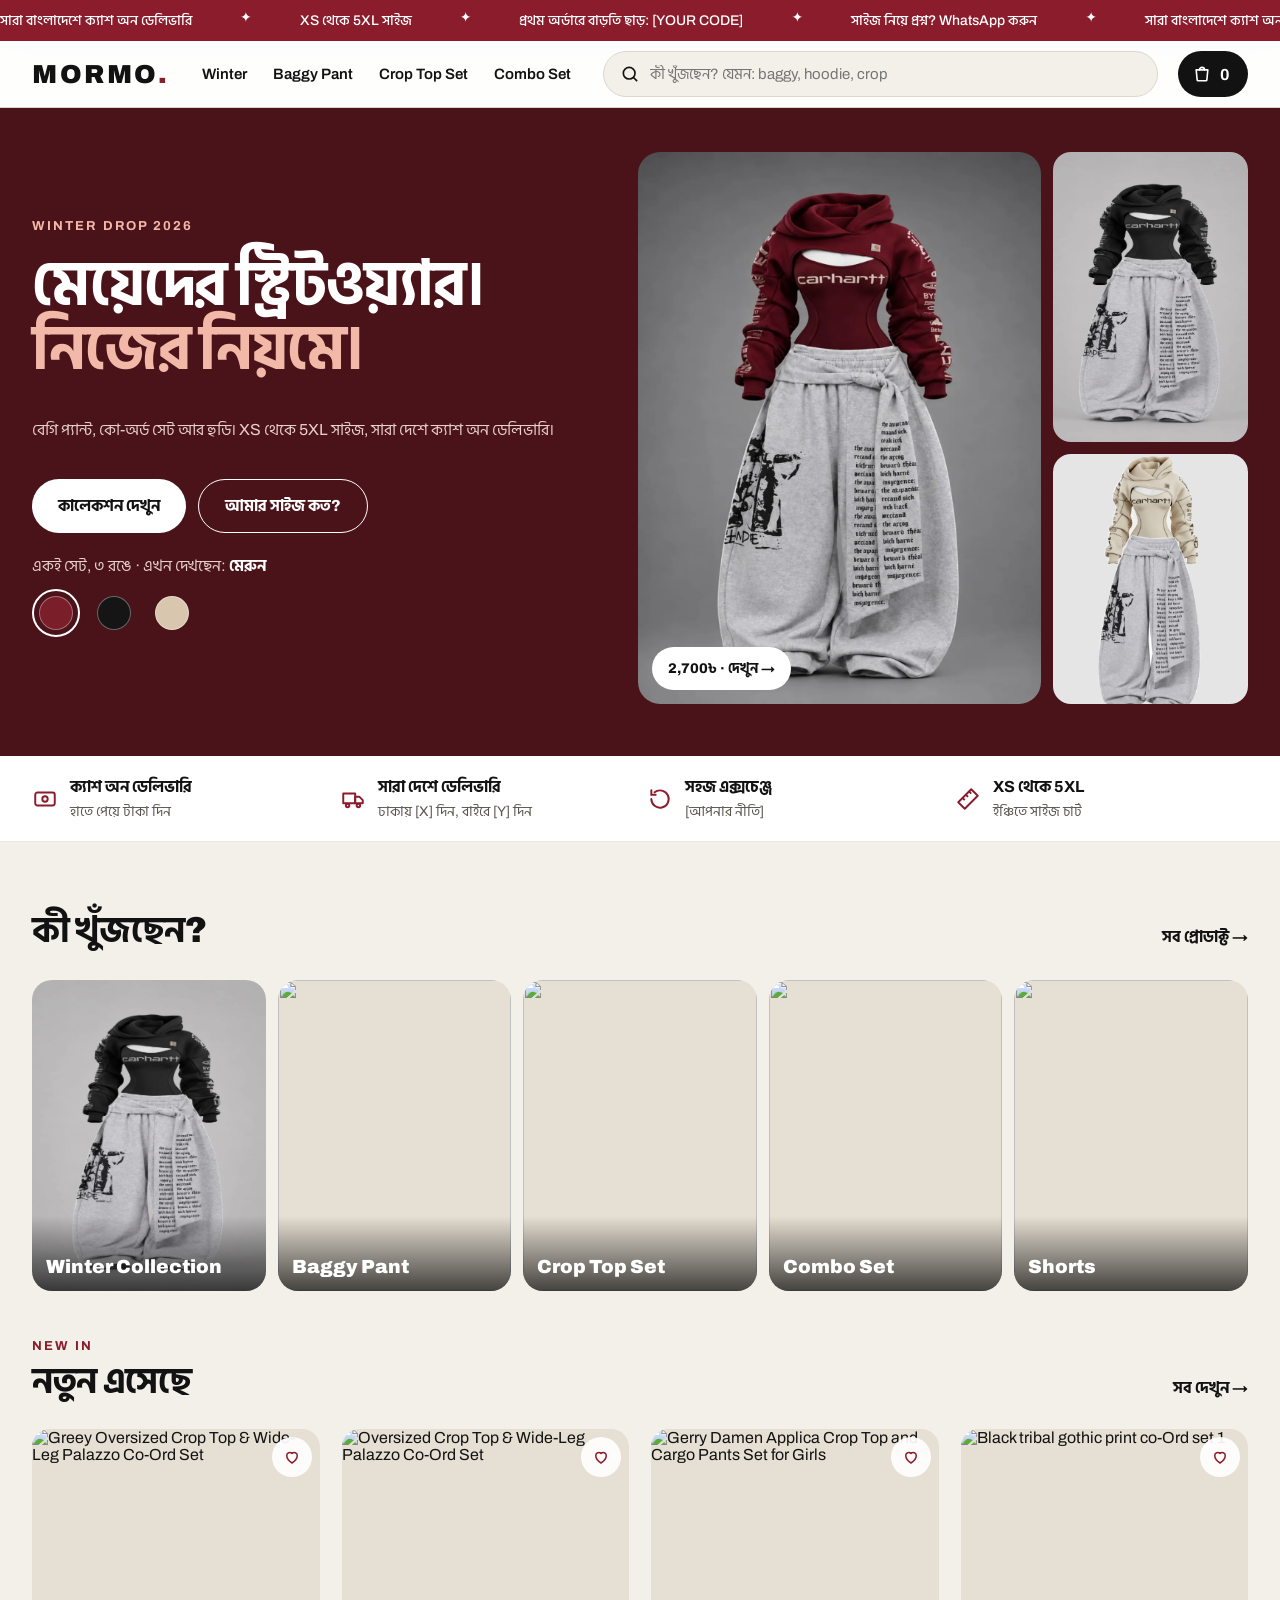
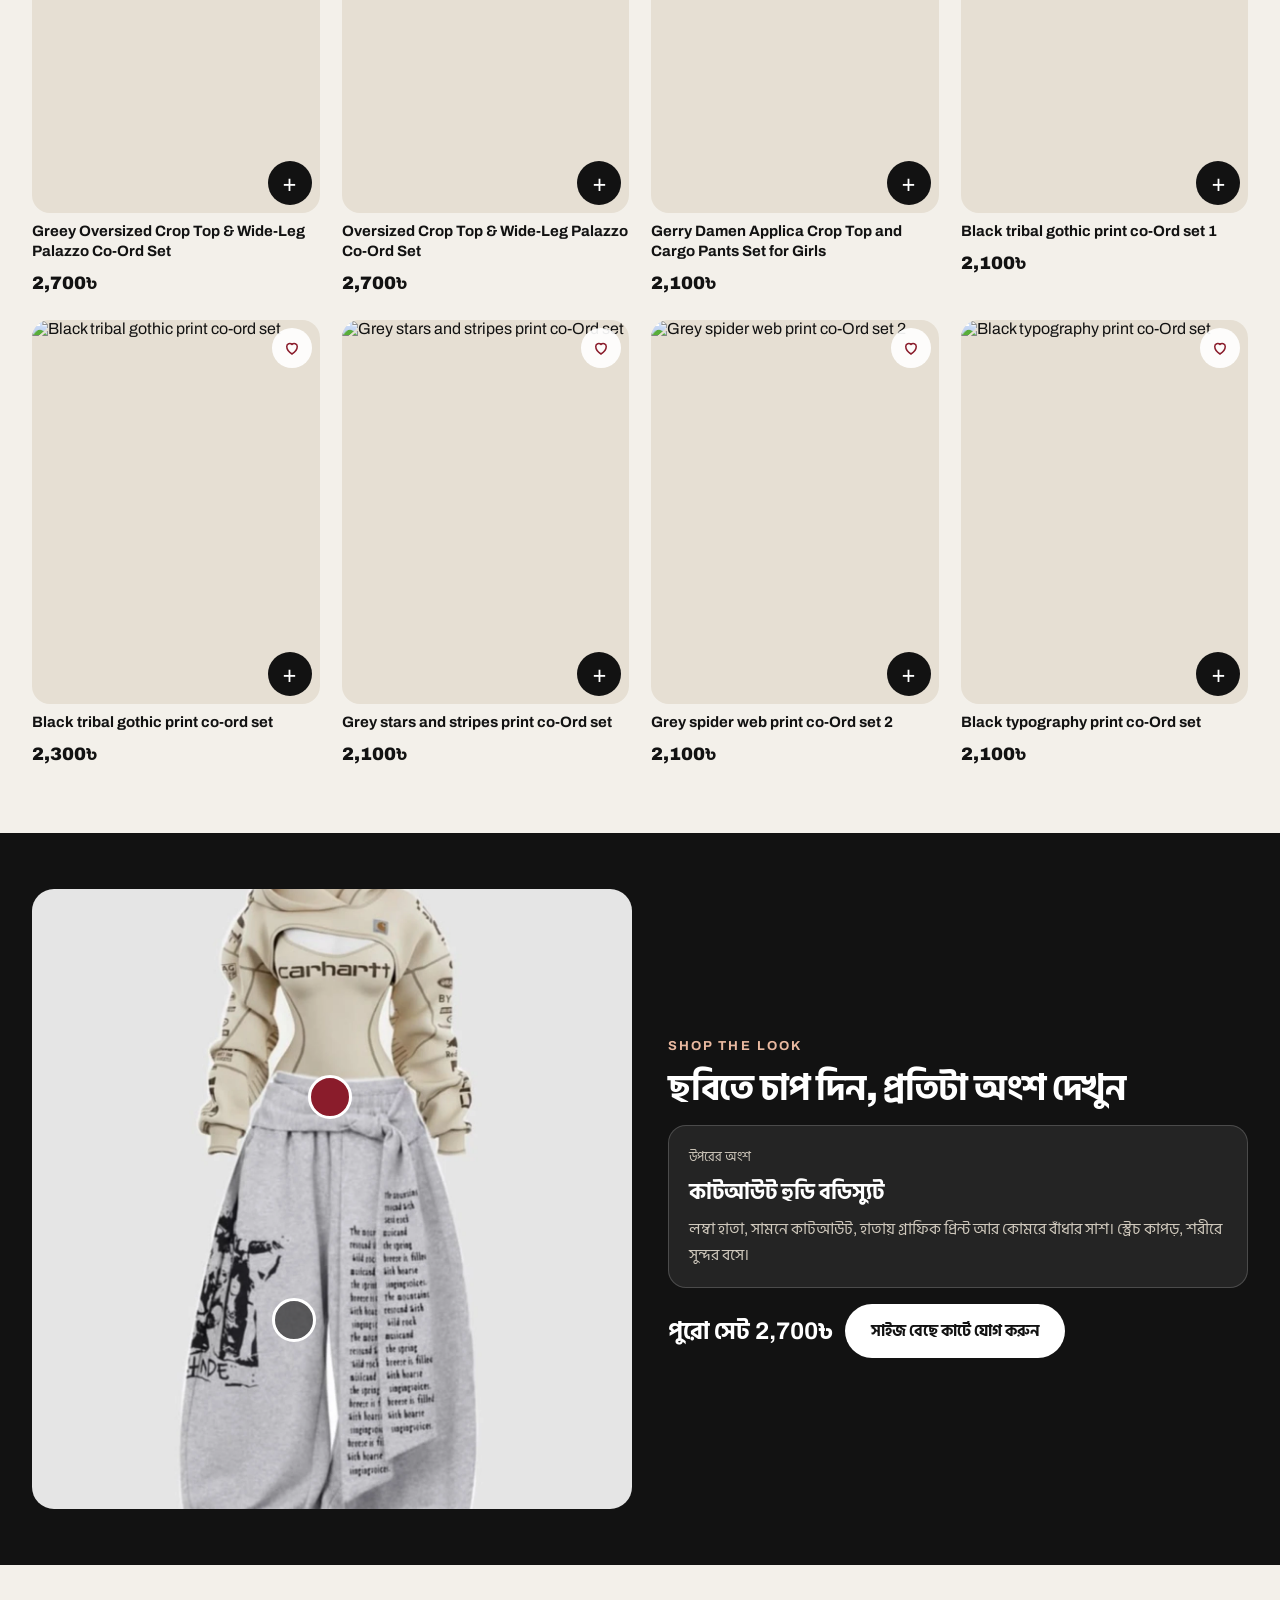
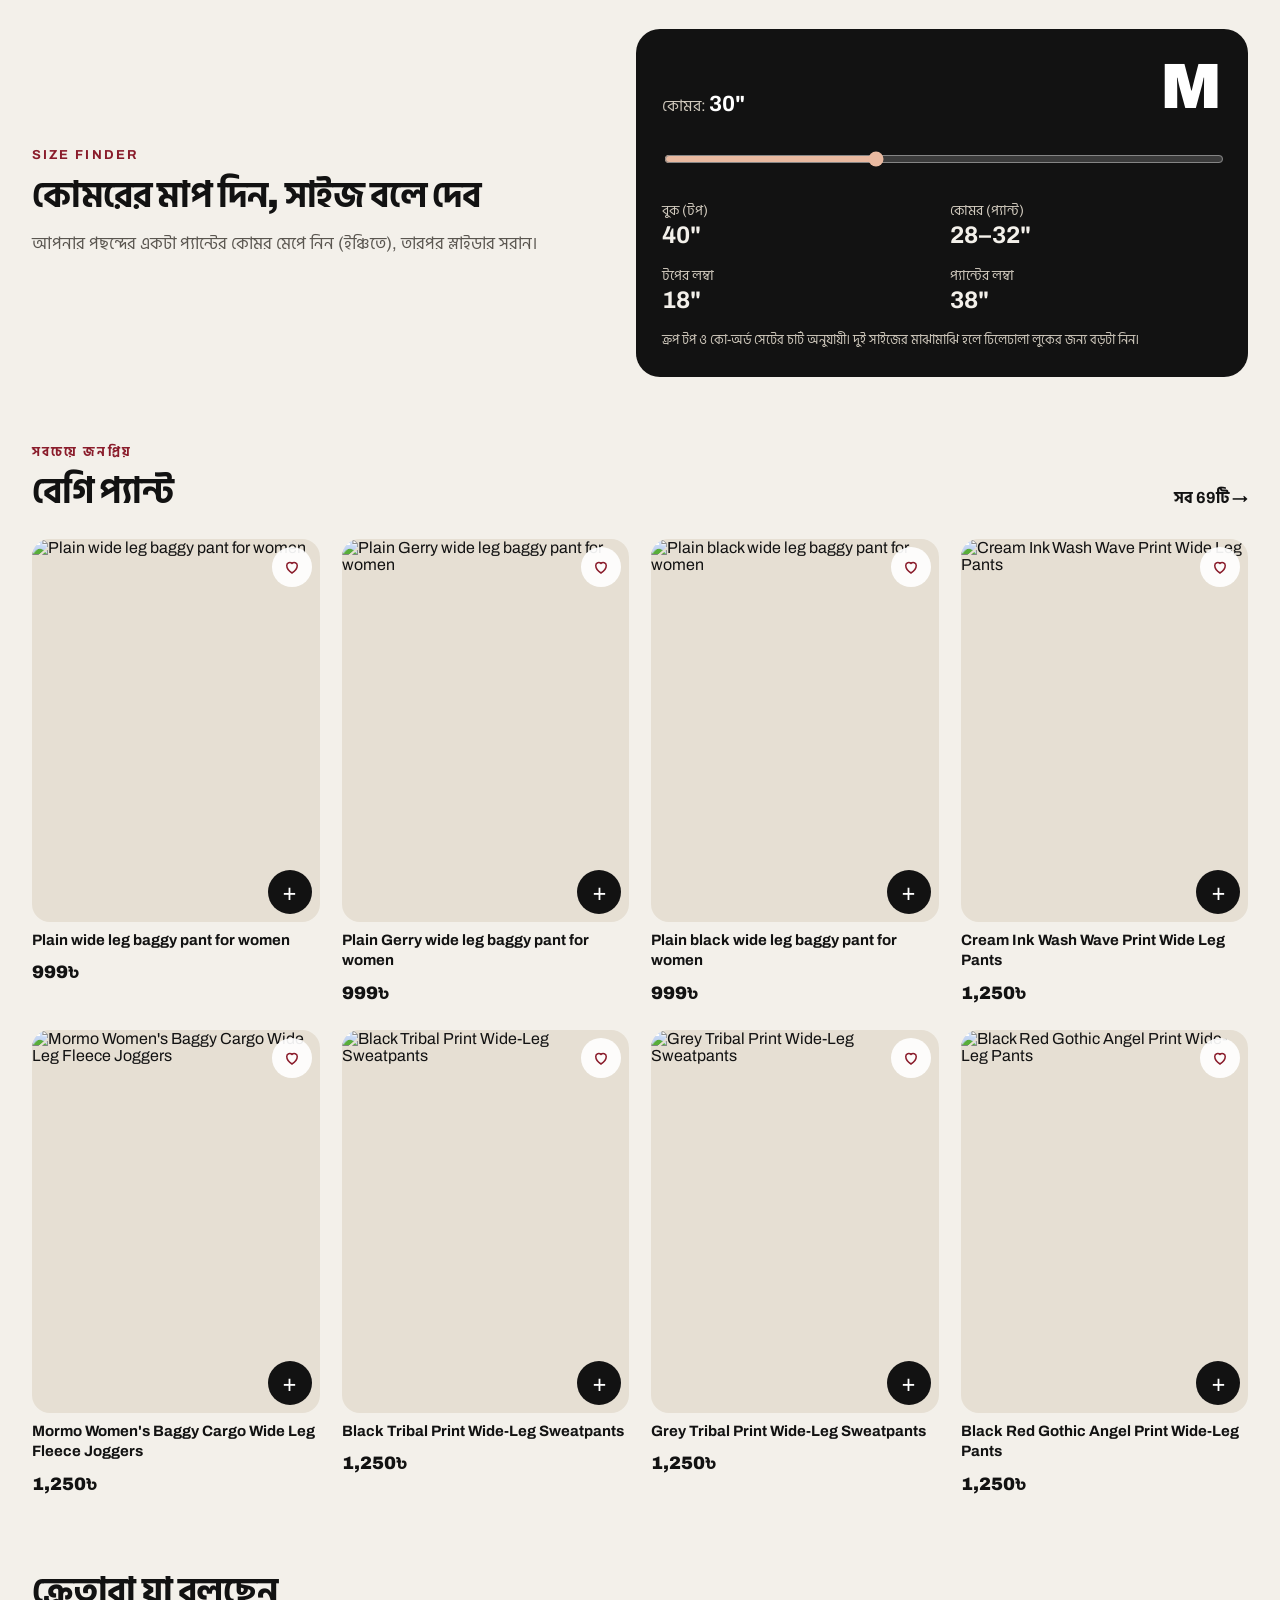
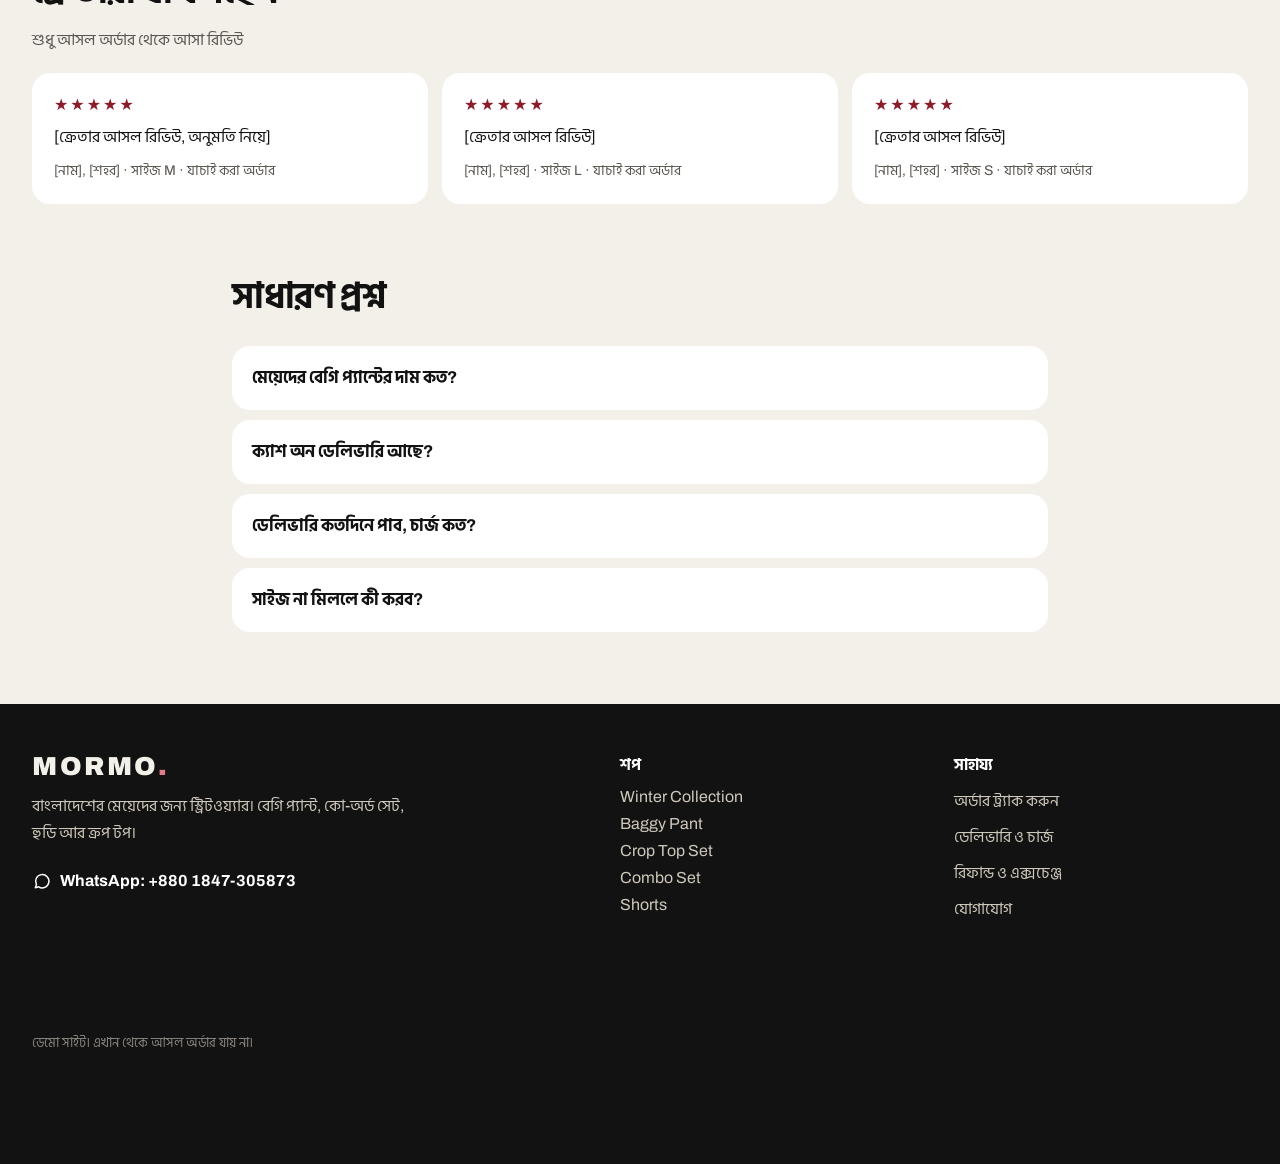
==== commit e137f3b7: "Add files via upload" ====
--- a/index.html
+++ b/index.html
@@ -4,448 +4,218 @@
 <meta charset="utf-8">
 <meta name="viewport" content="width=device-width, initial-scale=1, viewport-fit=cover">
 <meta name="robots" content="noindex">
-<title>Mormo BD হোমপেজ</title>
-<script>if (window.matchMedia('(max-width: 760px)').matches && !location.search.includes('desktop')) location.replace('m-home.html');</script>
+<title>Mormo BD | মেয়েদের স্ট্রিটওয়্যার</title>
+<meta name="description" content="বেগি প্যান্ট, কো-অর্ড সেট আর হুডি। XS থেকে 5XL সাইজ, সারা বাংলাদেশে ক্যাশ অন ডেলিভারি।">
+<meta property="og:title" content="Mormo BD | মেয়েদের স্ট্রিটওয়্যার">
+<meta property="og:description" content="বেগি প্যান্ট, কো-অর্ড সেট আর হুডি। সারা বাংলাদেশে ক্যাশ অন ডেলিভারি।">
+<meta property="og:image" content="img/cutout-set-maroon.webp">
+<link rel="icon" href="data:image/svg+xml,%3Csvg xmlns='http://www.w3.org/2000/svg' viewBox='0 0 64 64'%3E%3Crect width='64' height='64' rx='14' fill='%23121212'/%3E%3Ctext x='32' y='44' font-family='Arial' font-weight='900' font-size='36' text-anchor='middle' fill='%23fff'%3EM%3C/text%3E%3C/svg%3E">
 <link rel="preconnect" href="https://fonts.googleapis.com">
-<link rel="stylesheet" href="https://fonts.googleapis.com/css2?family=Archivo:wght@400;500;600;800;900&amp;family=Hind+Siliguri:wght@400;500;600;700&amp;display=swap">
+<link rel="stylesheet" href="https://fonts.googleapis.com/css2?family=Archivo:wght@400;500;600;700;800;900&family=Hind+Siliguri:wght@400;500;600;700&display=swap">
+<link rel="stylesheet" href="app.css">
 <style>
-body{margin:0;background:#F3F0EA}
-a{color:#121212;text-decoration:none}a:hover{color:#8A1C2B}
-.sr{position:absolute;width:1px;height:1px;overflow:hidden;clip:rect(0 0 0 0);white-space:nowrap}
-.mq{display:flex;gap:48px;white-space:nowrap;animation:mq 28s linear infinite;width:max-content}
-@keyframes mq{from{transform:translateX(0)}to{transform:translateX(-50%)}}
-.swap{position:relative}
-.swap .b{position:absolute;inset:0;opacity:0;transition:opacity .35s ease}
-.swap:hover .b{opacity:1}
-.lift{transition:transform .25s ease}
-.lift:hover{transform:translateY(-4px)}
-.hot{animation:pulse 2s ease-out infinite}
+.hero{transition:background .4s ease;color:#fff}
+.hero-in{display:flex;flex-wrap:wrap;gap:36px;align-items:center;padding-top:44px;padding-bottom:52px}
+.hero h1{margin:0;font-size:62px;line-height:1.04;font-weight:900;letter-spacing:-.02em}
+.hero-pics{flex:1 1 460px;min-width:0;display:grid;grid-template-columns:repeat(3,minmax(0,1fr));grid-template-rows:290px 250px;gap:12px}
+.hero-pics .big{grid-column:1/3;grid-row:1/3;position:relative;border-radius:22px;overflow:hidden}
+.hero-pics img{width:100%;height:100%;object-fit:cover}
+.hero-pics button{padding:0;border:0;border-radius:18px;overflow:hidden;background:rgba(255,255,255,.08)}
+.cats{display:grid;grid-template-columns:repeat(5,minmax(0,1fr));gap:12px}
+.cats a{position:relative;border-radius:20px;overflow:hidden;aspect-ratio:3/4;background:#E6DFD3;color:#fff}
+.cats a img{width:100%;height:100%;object-fit:cover}
+.cats a span{position:absolute;left:0;right:0;bottom:0;padding:40px 14px 14px;background:linear-gradient(transparent,rgba(0,0,0,.7));font-weight:900;font-size:19px}
+.story{flex:none;width:76px;display:flex;flex-direction:column;align-items:center;gap:6px;font-size:12px;font-weight:700;text-align:center;line-height:1.2}
+.story i{display:block;padding:3px;border-radius:999px;background:conic-gradient(#8A1C2B,#E9B9A0,#8A1C2B)}
+.story img{width:64px;height:64px;border-radius:999px;border:3px solid #F3F0EA;object-fit:cover}
+.hot{position:absolute;width:44px;height:44px;border-radius:999px;border:3px solid #fff;animation:pulse 2s ease-out infinite}
 @keyframes pulse{0%{box-shadow:0 0 0 0 rgba(255,255,255,.7)}100%{box-shadow:0 0 0 16px rgba(255,255,255,0)}}
-.bento{display:grid;grid-template-columns:repeat(4,minmax(0,1fr));grid-auto-rows:200px;gap:12px}
-.span2{grid-column:span 2}.row2{grid-row:span 2}
-.mnav{display:none}
-details summary{list-style:none;cursor:pointer}
-details summary::-webkit-details-marker{display:none}
-input[type=range]{accent-color:#8A1C2B;width:100%;height:44px}
-@media (prefers-reduced-motion:reduce){.mq,.hot{animation:none}.lift,.swap .b{transition:none}}
+input[type=range]{width:100%;height:44px;accent-color:#E9B9A0}
+details summary{list-style:none;cursor:pointer}details summary::-webkit-details-marker{display:none}
 @media (max-width:760px){
-.deskonly{display:none !important}
-.mnav{display:flex !important}
-.heroh{font-size:40px !important}
-.pad{padding-left:16px !important;padding-right:16px !important}
-.bento{grid-template-columns:repeat(2,minmax(0,1fr));grid-auto-rows:160px}
-.span2{grid-column:span 2}
+  .hero-in{padding-top:20px;padding-bottom:28px;gap:20px}
+  .hero h1{font-size:36px}
+  .hero-pics{grid-template-rows:230px 190px}
 }
 </style>
-<style>[x-cloak]{display:none}</style>
+<script defer src="products.js"></script>
+<script defer src="app.js"></script>
+<script defer src="alpine.min.js"></script>
+</head>
+<body data-page="home">
+
+<div class="mq-bar" aria-label="অফার ও সুবিধা"><div class="mq">
+<span>সারা বাংলাদেশে ক্যাশ অন ডেলিভারি</span><span aria-hidden="true">✦</span><span>XS থেকে 5XL সাইজ</span><span aria-hidden="true">✦</span><span>প্রথম অর্ডারে বাড়তি ছাড়: [YOUR CODE]</span><span aria-hidden="true">✦</span><span>সাইজ নিয়ে প্রশ্ন? WhatsApp করুন</span><span aria-hidden="true">✦</span>
+<span aria-hidden="true">সারা বাংলাদেশে ক্যাশ অন ডেলিভারি</span><span aria-hidden="true">✦</span><span aria-hidden="true">XS থেকে 5XL সাইজ</span><span aria-hidden="true">✦</span><span aria-hidden="true">প্রথম অর্ডারে বাড়তি ছাড়: [YOUR CODE]</span><span aria-hidden="true">✦</span><span aria-hidden="true">সাইজ নিয়ে প্রশ্ন? WhatsApp করুন</span><span aria-hidden="true">✦</span>
+</div></div>
+
+<div id="site-header"></div>
+
+<main x-data="home()">
+
+<div class="mob hs" style="padding:16px 16px 4px;gap:12px" aria-label="ক্যাটাগরি">
+  <template x-for="c in cats"><a class="story" :href="c.href"><i><img :src="c.img" alt=""></i><span x-text="c.short"></span></a></template>
+</div>
+
+<section class="hero" :style="'background:'+cur.bg" aria-labelledby="hero-h">
+  <div class="wrap hero-in">
+    <div style="flex:1 1 420px;min-width:0;display:flex;flex-direction:column;gap:20px">
+      <p class="eyebrow" :style="'color:'+cur.accent">Winter Drop 2026</p>
+      <h1 id="hero-h">মেয়েদের স্ট্রিটওয়্যার। <span :style="'color:'+cur.accent">নিজের নিয়মে।</span></h1>
+      <p style="margin:0;font-size:18px;line-height:1.6;max-width:500px" :style="'color:'+cur.muted">বেগি প্যান্ট, কো-অর্ড সেট আর হুডি। XS থেকে 5XL সাইজ, সারা দেশে ক্যাশ অন ডেলিভারি।</p>
+      <div style="display:flex;gap:12px;flex-wrap:wrap">
+        <a class="btn light" href="category.html">কালেকশন দেখুন</a>
+        <a class="btn line" href="#size" style="color:#fff">আমার সাইজ কত?</a>
+      </div>
+      <div style="display:flex;flex-direction:column;gap:10px">
+        <span style="font-size:14px" :style="'color:'+cur.muted">একই সেট, ৩ রঙে · এখন দেখছেন: <strong style="color:#fff" x-text="cur.label"></strong></span>
+        <div role="group" aria-label="রঙ বদলান" style="display:flex;gap:10px">
+          <template x-for="(c, i) in looks"><button type="button" :aria-label="c.label" :aria-pressed="i===li" @click="li=i" :style="'width:48px;height:48px;border-radius:999px;padding:5px;background:transparent;border:2px solid '+(i===li?'#fff':'transparent')"><span :style="'display:block;width:100%;height:100%;border-radius:999px;border:1px solid rgba(255,255,255,.35);background:'+c.hex"></span></button></template>
+        </div>
+      </div>
+    </div>
+    <div class="hero-pics">
+      <a class="big" :href="'product.html?id='+cur.id"><img :src="cur.img" :alt="cur.label+' কাটআউট হুডি বডিস্যুট আর ওয়াইড লেগ প্যান্ট সেট'"><span style="position:absolute;left:14px;bottom:14px;background:#fff;color:#121212;border-radius:999px;padding:10px 16px;font-weight:800;font-size:14px" x-text="M.fmt(cur.price)+' · দেখুন →'"></span></a>
+      <template x-for="(c, i) in looks"><button type="button" x-show="i!==li" :aria-label="c.label+' রঙ দেখুন'" @click="li=i"><img :src="c.img" alt=""></button></template>
+    </div>
+  </div>
+</section>
+
+<section style="background:#fff;border-bottom:1px solid #ECE7DF" aria-label="কেন Mormo">
+  <div class="wrap trust" style="padding-top:18px;padding-bottom:18px">
+    <div><svg aria-hidden="true" width="26" height="26" viewBox="0 0 24 24" fill="none" stroke="#8A1C2B" stroke-width="1.8"><rect x="3" y="6" width="18" height="12" rx="2"/><circle cx="12" cy="12" r="2.5"/></svg><span><b>ক্যাশ অন ডেলিভারি</b><small>হাতে পেয়ে টাকা দিন</small></span></div>
+    <div><svg aria-hidden="true" width="26" height="26" viewBox="0 0 24 24" fill="none" stroke="#8A1C2B" stroke-width="1.8" stroke-linejoin="round"><path d="M3 7h11v9H3z"/><path d="M14 10h4l3 3v3h-7z"/><circle cx="7" cy="18" r="1.6"/><circle cx="17" cy="18" r="1.6"/></svg><span><b>সারা দেশে ডেলিভারি</b><small>ঢাকায় [X] দিন, বাইরে [Y] দিন</small></span></div>
+    <div><svg aria-hidden="true" width="26" height="26" viewBox="0 0 24 24" fill="none" stroke="#8A1C2B" stroke-width="1.8" stroke-linecap="round"><path d="M4 12a8 8 0 1 0 3-6.2"/><path d="M4 4v4h4"/></svg><span><b>সহজ এক্সচেঞ্জ</b><small>[আপনার নীতি]</small></span></div>
+    <div><svg aria-hidden="true" width="26" height="26" viewBox="0 0 24 24" fill="none" stroke="#8A1C2B" stroke-width="1.8" stroke-linejoin="round"><path d="M3 15l12-12 6 6-12 12z"/><path d="M7 11l2 2M10 8l2 2M13 5l2 2"/></svg><span><b>XS থেকে 5XL</b><small>ইঞ্চিতে সাইজ চার্ট</small></span></div>
+  </div>
+</section>
+
+<section class="wrap desk" style="padding-top:60px" aria-labelledby="cat-h">
+  <div style="display:flex;justify-content:space-between;align-items:end;margin-bottom:20px"><h2 id="cat-h" class="h2">কী খুঁজছেন?</h2><a href="category.html" style="font-weight:700;padding:10px 0">সব প্রোডাক্ট →</a></div>
+  <div class="cats"><template x-for="c in cats"><a :href="c.href"><img :src="c.img" alt="" loading="lazy"><span x-text="c.name"></span></a></template></div>
+</section>
+
+<section class="wrap" style="padding-top:48px" aria-labelledby="new-h">
+  <div style="display:flex;justify-content:space-between;align-items:end;margin-bottom:18px"><div><p class="eyebrow">New In</p><h2 id="new-h" class="h2">নতুন এসেছে</h2></div><a href="category.html" style="font-weight:700;padding:10px 0">সব দেখুন →</a></div>
+  <div class="grid">
+    <template x-for="p in newIn" :key="p.id">
+      <article class="card">
+        <div class="ph">
+          <a :href="M.url(p)"><img :src="p.img" :alt="p.t" loading="lazy"></a>
+          <button type="button" class="heart" aria-label="পছন্দের তালিকায় রাখুন" :aria-pressed="$store.shop.isWished(p.id)" @click="$store.shop.toggleWish(p.id)"><svg aria-hidden="true" width="18" height="18" viewBox="0 0 24 24" stroke="#8A1C2B" stroke-width="2" stroke-linejoin="round" :fill="$store.shop.isWished(p.id)?'#8A1C2B':'none'"><path d="M12 20s-7-4.4-7-10a4 4 0 0 1 7-2.6A4 4 0 0 1 19 10c0 5.6-7 10-7 10z"/></svg></button>
+          <button type="button" class="fab" :aria-label="p.t+' দ্রুত কার্টে যোগ করুন'" @click="$store.shop.openQuick(p.id)">+</button>
+        </div>
+        <a :href="M.url(p)" class="nm" x-text="p.t"></a>
+        <div class="pr" x-text="M.fmt(p.p)"></div>
+      </article>
+    </template>
+  </div>
+</section>
+
+<section style="background:#121212;color:#fff;margin-top:64px" aria-labelledby="look-h">
+  <div class="wrap" style="display:flex;flex-wrap:wrap;gap:36px;align-items:center;padding-top:56px;padding-bottom:56px">
+    <div style="flex:1 1 380px;min-width:0;position:relative;border-radius:22px;overflow:hidden;aspect-ratio:4/5;max-height:620px">
+      <img src="img/cutout-set-beige.webp" alt="বেইজ কাটআউট হুডি বডিস্যুট আর ধূসর টেক্সট প্রিন্ট ওয়াইড লেগ প্যান্ট পরা মডেল" style="width:100%;height:100%;object-fit:cover" loading="lazy">
+      <button type="button" class="hot" aria-label="হুডি বডিস্যুটের তথ্য" @click="pin='top'" :style="'left:46%;top:30%;background:'+(pin==='top'?'#8A1C2B':'rgba(18,18,18,.6)')"></button>
+      <button type="button" class="hot" aria-label="ওয়াইড লেগ প্যান্টের তথ্য" @click="pin='bottom'" :style="'left:40%;top:66%;background:'+(pin==='bottom'?'#8A1C2B':'rgba(18,18,18,.6)')"></button>
+    </div>
+    <div style="flex:1 1 360px;min-width:0;display:flex;flex-direction:column;gap:16px">
+      <p class="eyebrow" style="color:#E9B9A0">Shop the Look</p>
+      <h2 id="look-h" class="h2" style="line-height:1.1">ছবিতে চাপ দিন, প্রতিটা অংশ দেখুন</h2>
+      <div aria-live="polite" style="background:rgba(255,255,255,.08);border:1px solid rgba(255,255,255,.18);border-radius:18px;padding:20px;display:flex;flex-direction:column;gap:6px">
+        <span style="font-size:13px;color:#CFC8BC" x-text="pins[pin].eyebrow"></span>
+        <strong style="font-size:22px" x-text="pins[pin].title"></strong>
+        <span style="color:#CFC8BC;line-height:1.6" x-text="pins[pin].text"></span>
+      </div>
+      <div style="display:flex;gap:12px;align-items:center;flex-wrap:wrap"><strong style="font-size:24px">পুরো সেট 2,700৳</strong><button type="button" class="btn light" @click="$store.shop.openQuick(4728)">সাইজ বেছে কার্টে যোগ করুন</button></div>
+    </div>
+  </div>
+</section>
+
+<section id="size" class="wrap" style="padding-top:64px" aria-labelledby="size-h">
+  <div style="display:flex;flex-wrap:wrap;gap:32px;align-items:stretch">
+    <div style="flex:1 1 360px;min-width:0;display:flex;flex-direction:column;gap:14px;justify-content:center">
+      <p class="eyebrow">Size Finder</p>
+      <h2 id="size-h" class="h2" style="line-height:1.1">কোমরের মাপ দিন, সাইজ বলে দেব</h2>
+      <p class="muted" style="margin:0;font-size:17px;line-height:1.6">আপনার পছন্দের একটা প্যান্টের কোমর মেপে নিন (ইঞ্চিতে), তারপর স্লাইডার সরান।</p>
+    </div>
+    <div aria-live="polite" style="flex:1 1 400px;min-width:0;background:#121212;color:#F3F0EA;border-radius:24px;padding:26px;display:grid;grid-template-columns:repeat(2,minmax(0,1fr));gap:16px">
+      <div style="grid-column:1/-1;display:flex;justify-content:space-between;align-items:end"><label for="w" style="color:#CFC8BC">কোমর: <strong style="color:#fff;font-size:22px" x-text="waist+'&quot;'"></strong></label><span style="font-size:64px;line-height:1;font-weight:900;color:#fff" x-text="rec.s"></span></div>
+      <input id="w" type="range" min="24" max="40" x-model.number="waist" style="grid-column:1/-1">
+      <div><div style="font-size:14px;color:#CFC8BC">বুক (টপ)</div><strong style="font-size:24px" x-text="rec.chest+'&quot;'"></strong></div>
+      <div><div style="font-size:14px;color:#CFC8BC">কোমর (প্যান্ট)</div><strong style="font-size:24px" x-text="rec.waist+'&quot;'"></strong></div>
+      <div><div style="font-size:14px;color:#CFC8BC">টপের লম্বা</div><strong style="font-size:24px" x-text="rec.top+'&quot;'"></strong></div>
+      <div><div style="font-size:14px;color:#CFC8BC">প্যান্টের লম্বা</div><strong style="font-size:24px" x-text="rec.pant+'&quot;'"></strong></div>
+      <p style="grid-column:1/-1;margin:0;font-size:13px;color:#CFC8BC">ক্রপ টপ ও কো-অর্ড সেটের চার্ট অনুযায়ী। দুই সাইজের মাঝামাঝি হলে ঢিলেঢালা লুকের জন্য বড়টা নিন।</p>
+    </div>
+  </div>
+</section>
+
+<section class="wrap" style="padding-top:64px" aria-labelledby="bg-h">
+  <div style="display:flex;justify-content:space-between;align-items:end;margin-bottom:18px"><div><p class="eyebrow">সবচেয়ে জনপ্রিয়</p><h2 id="bg-h" class="h2">বেগি প্যান্ট</h2></div><a href="category.html?cat=Baggy%20Pant" style="font-weight:700;padding:10px 0" x-text="'সব '+baggyCount+'টি →'"></a></div>
+  <div class="grid">
+    <template x-for="p in baggy" :key="p.id">
+      <article class="card">
+        <div class="ph">
+          <a :href="M.url(p)"><img :src="p.img" :alt="p.t" loading="lazy"></a>
+          <button type="button" class="heart" aria-label="পছন্দের তালিকায় রাখুন" :aria-pressed="$store.shop.isWished(p.id)" @click="$store.shop.toggleWish(p.id)"><svg aria-hidden="true" width="18" height="18" viewBox="0 0 24 24" stroke="#8A1C2B" stroke-width="2" stroke-linejoin="round" :fill="$store.shop.isWished(p.id)?'#8A1C2B':'none'"><path d="M12 20s-7-4.4-7-10a4 4 0 0 1 7-2.6A4 4 0 0 1 19 10c0 5.6-7 10-7 10z"/></svg></button>
+          <button type="button" class="fab" :aria-label="p.t+' দ্রুত কার্টে যোগ করুন'" @click="$store.shop.openQuick(p.id)">+</button>
+        </div>
+        <a :href="M.url(p)" class="nm" x-text="p.t"></a>
+        <div class="pr" x-text="M.fmt(p.p)"></div>
+      </article>
+    </template>
+  </div>
+</section>
+
+<section class="wrap" style="padding-top:64px" aria-labelledby="rev-h">
+  <h2 id="rev-h" class="h2" style="margin-bottom:6px">ক্রেতারা যা বলছেন</h2>
+  <p class="muted" style="margin:0 0 20px">শুধু আসল অর্ডার থেকে আসা রিভিউ</p>
+  <div style="display:grid;grid-template-columns:repeat(auto-fit,minmax(260px,1fr));gap:14px">
+    <figure class="box" style="margin:0;display:flex;flex-direction:column;gap:10px"><div role="img" aria-label="৫ এর মধ্যে [X] স্টার" style="color:#8A1C2B;letter-spacing:2px">★★★★★</div><blockquote style="margin:0;line-height:1.6">[ক্রেতার আসল রিভিউ, অনুমতি নিয়ে]</blockquote><figcaption class="muted" style="font-size:14px">[নাম], [শহর] · সাইজ M · যাচাই করা অর্ডার</figcaption></figure>
+    <figure class="box" style="margin:0;display:flex;flex-direction:column;gap:10px"><div role="img" aria-label="৫ এর মধ্যে [X] স্টার" style="color:#8A1C2B;letter-spacing:2px">★★★★★</div><blockquote style="margin:0;line-height:1.6">[ক্রেতার আসল রিভিউ]</blockquote><figcaption class="muted" style="font-size:14px">[নাম], [শহর] · সাইজ L · যাচাই করা অর্ডার</figcaption></figure>
+    <figure class="box" style="margin:0;display:flex;flex-direction:column;gap:10px"><div role="img" aria-label="৫ এর মধ্যে [X] স্টার" style="color:#8A1C2B;letter-spacing:2px">★★★★★</div><blockquote style="margin:0;line-height:1.6">[ক্রেতার আসল রিভিউ]</blockquote><figcaption class="muted" style="font-size:14px">[নাম], [শহর] · সাইজ S · যাচাই করা অর্ডার</figcaption></figure>
+  </div>
+</section>
+
+<section id="faq" class="wrap" style="padding-top:64px;max-width:880px" aria-labelledby="faq-h">
+  <h2 id="faq-h" class="h2" style="margin-bottom:20px">সাধারণ প্রশ্ন</h2>
+  <div style="display:flex;flex-direction:column;gap:10px">
+    <details class="box" style="padding:0 20px"><summary style="padding:18px 0;font-weight:700;font-size:17px">মেয়েদের বেগি প্যান্টের দাম কত?</summary><p class="muted" style="margin:0 0 18px;line-height:1.7" x-text="'Mormo BD-তে বেগি প্যান্ট '+M.fmt(minBaggy)+' থেকে শুরু। ডিজাইন আর কাপড় অনুযায়ী দাম আলাদা।'"></p></details>
+    <details class="box" style="padding:0 20px"><summary style="padding:18px 0;font-weight:700;font-size:17px">ক্যাশ অন ডেলিভারি আছে?</summary><p class="muted" style="margin:0 0 18px;line-height:1.7">হ্যাঁ। সারা বাংলাদেশে প্রোডাক্ট হাতে পেয়ে টাকা দিতে পারবেন।</p></details>
+    <details class="box" style="padding:0 20px"><summary style="padding:18px 0;font-weight:700;font-size:17px">ডেলিভারি কতদিনে পাব, চার্জ কত?</summary><p class="muted" style="margin:0 0 18px;line-height:1.7">ঢাকার ভেতরে [X] দিন, চার্জ [৳]। ঢাকার বাইরে [Y] দিন, চার্জ [৳]।</p></details>
+    <details class="box" style="padding:0 20px"><summary style="padding:18px 0;font-weight:700;font-size:17px">সাইজ না মিললে কী করব?</summary><p class="muted" style="margin:0 0 18px;line-height:1.7">[আপনার এক্সচেঞ্জ নীতি লিখুন]</p></details>
+  </div>
+</section>
+</main>
+
+<div id="site-footer"></div>
+
 <script>
-class Base { constructor(props) { this.props = props || {}; } }
-class Component extends Base {
-  constructor(props) {
-    super(props);
-    this.state = {
-      color: 'maroon', waist: 30, query: '', searchOpen: false, wish: false, pin: 'top',
-      cartOpen: false, justAdded: '',
-      cart: [
-        { id: 1, name: 'Cutout Hoodie Bodysuit Set', meta: 'মেরুন · M · ১টি', price: 2700, img: 'img/cutout-set-maroon.webp' },
-        { id: 2, name: 'Black Brooklyn 3-Piece Set', meta: 'কালো · S · ১টি', price: 0, img: 'img/brooklyn-3-piece-set.webp' }
-      ]
-    };
-  }
-  addItem(item, msg) {
-    const id = Date.now();
-    this.setState({ cart: [...this.state.cart, { ...item, id }], cartOpen: true, justAdded: msg });
-  }
-  renderVals() {
-    const palette = [
-      { id: 'maroon', label: 'মেরুন', hex: '#7A1E2A', img: 'img/cutout-set-maroon.webp', bg: '#4A1219', accent: '#F2B8A8', muted: '#E7CFCB', alt: 'মেরুন কাটআউট হুডি বডিস্যুট আর ধূসর ওয়াইড লেগ প্যান্ট সেট পরা মডেল' },
-      { id: 'black', label: 'কালো', hex: '#151515', img: 'img/cutout-set-black.webp', bg: '#121212', accent: '#E9B9A0', muted: '#CFC8BC', alt: 'কালো কাটআউট হুডি বডিস্যুট আর ধূসর ওয়াইড লেগ প্যান্ট সেট পরা মডেল' },
-      { id: 'beige', label: 'বেইজ', hex: '#D8C7AE', img: 'img/cutout-set-beige.webp', bg: '#5B4A36', accent: '#F4E3C8', muted: '#E8DCCB', alt: 'বেইজ কাটআউট হুডি বডিস্যুট আর ধূসর ওয়াইড লেগ প্যান্ট সেট পরা মডেল' }
-    ];
-    const cur = palette.find((p) => p.id === this.state.color) || palette[0];
-    const next = palette[(palette.indexOf(cur) + 1) % palette.length];
-    const colors = palette.map((p) => ({
-      ...p,
-      pressed: p.id === cur.id ? 'true' : 'false',
-      ring: p.id === cur.id ? '#121212' : 'transparent',
-      heroRing: p.id === cur.id ? '#FFFFFF' : 'transparent',
-      pick: () => this.setState({ color: p.id })
-    }));
-    const others = palette.filter((p) => p.id !== cur.id).map((p) => ({ ...p, pick: () => this.setState({ color: p.id }) }));
-
-    const chart = [
-      { s: 'XS', chest: 36, top: 16, waist: '24–28', pant: 36, mid: 26 },
-      { s: 'S', chest: 38, top: 17, waist: '26–30', pant: 37, mid: 28 },
-      { s: 'M', chest: 40, top: 18, waist: '28–32', pant: 38, mid: 30 },
-      { s: 'L', chest: 42, top: 19, waist: '30–34', pant: 39, mid: 32 },
-      { s: 'XL', chest: 44, top: 20, waist: '32–36', pant: 40, mid: 34 },
-      { s: 'XXL', chest: 46, top: 21, waist: '34–38', pant: 41, mid: 36 },
-      { s: '3XL', chest: 48, top: 22, waist: '36–40', pant: 42, mid: 38 }
-    ];
-    const w = Number(this.state.waist);
-    const rec = chart.reduce((best, r) => (Math.abs(r.mid - w) < Math.abs(best.mid - w) ? r : best), chart[0]);
-
-    const quick = chart.map((r) => ({
-      s: r.s,
-      add: () => this.addItem({ name: 'Cutout Hoodie Bodysuit Set', meta: cur.label + ' · ' + r.s + ' · ১টি', price: 2700, img: cur.img }, cur.label + ', সাইজ ' + r.s + ' কার্টে যোগ হয়েছে')
-    }));
-
-    const pins = {
+function home() {
+  const P = M.P;
+  const pick = (c) => P.find((p) => p.cat === c && p.stock) || P.find((p) => p.cat === c);
+  const looks = [
+    { id: 4737, label: 'মেরুন', hex: '#7A1E2A', img: 'img/cutout-set-maroon.webp', bg: '#4A1219', accent: '#F2B8A8', muted: '#E7CFCB' },
+    { id: 4714, label: 'কালো', hex: '#151515', img: 'img/cutout-set-black.webp', bg: '#121212', accent: '#E9B9A0', muted: '#CFC8BC' },
+    { id: 4728, label: 'বেইজ', hex: '#D8C7AE', img: 'img/cutout-set-beige.webp', bg: '#5B4A36', accent: '#F4E3C8', muted: '#E8DCCB' }
+  ].map((l) => ({ ...l, price: (M.byId(l.id) || { p: 2700 }).p }));
+  const baggyAll = M.inCat('Baggy Pant');
+  return {
+    looks, li: 0, pin: 'top', waist: 30,
+    get cur() { return this.looks[this.li]; },
+    get rec() { return M.recommend(this.waist); },
+    cats: M.CATS.filter((c) => pick(c)).map((c) => ({ name: c, short: c.replace(' Collection', ''), href: 'category.html?cat=' + encodeURIComponent(c), img: c === 'Winter Collection' ? 'img/cutout-set-black.webp' : pick(c).img })),
+    newIn: M.newest(8),
+    baggy: baggyAll.filter((p) => p.stock).slice(0, 8),
+    baggyCount: baggyAll.length,
+    minBaggy: Math.min(...baggyAll.map((p) => p.p)),
+    pins: {
       top: { eyebrow: 'উপরের অংশ', title: 'কাটআউট হুডি বডিস্যুট', text: 'লম্বা হাতা, সামনে কাটআউট, হাতায় গ্রাফিক প্রিন্ট আর কোমরে বাঁধার সাশ। স্ট্রেচ কাপড়, শরীরে সুন্দর বসে।' },
       bottom: { eyebrow: 'নিচের অংশ', title: 'টেক্সট প্রিন্ট ওয়াইড লেগ প্যান্ট', text: 'ধূসর রঙে গথিক টেক্সট প্রিন্ট। ঢিলেঢালা ওয়াইড লেগ, সারাদিন আরাম।' }
-    };
-    const pin = pins[this.state.pin];
-
-    const suggestTerms = ['বেগি প্যান্ট', 'হুডি সেট', 'ক্রপ টপ সেট', 'কো-অর্ড সেট', 'কার্গো প্যান্ট'];
-    const cart = this.state.cart.map((it) => ({
-      ...it,
-      price: it.price ? it.price.toLocaleString('en-US') + '৳' : '[দাম]৳',
-      remove: () => this.setState({ cart: this.state.cart.filter((x) => x.id !== it.id), justAdded: '' })
-    }));
-    const total = this.state.cart.reduce((s, it) => s + (it.price || 0), 0);
-
-    return {
-      colors, others, colorName: cur.label,
-      heroImg: cur.img, heroAlt: cur.alt, heroBg: cur.bg, heroAccent: cur.accent, heroMuted: cur.muted,
-      cardImg: cur.img, cardAlt: cur.alt, cardAltImg: next.img,
-      wishPressed: this.state.wish ? 'true' : 'false', wishFill: this.state.wish ? '#8A1C2B' : 'none',
-      toggleWish: () => this.setState({ wish: !this.state.wish }),
-      quick,
-      waist: w, rec, setWaist: (e) => this.setState({ waist: e.target.value }),
-      pinTop: () => this.setState({ pin: 'top' }), pinBottom: () => this.setState({ pin: 'bottom' }),
-      pinTopBg: this.state.pin === 'top' ? '#8A1C2B' : 'rgba(18,18,18,0.6)',
-      pinBottomBg: this.state.pin === 'bottom' ? '#8A1C2B' : 'rgba(18,18,18,0.6)',
-      pinEyebrow: pin.eyebrow, pinTitle: pin.title, pinText: pin.text,
-      addLook: () => this.addItem({ name: 'Cutout Hoodie Bodysuit Set', meta: 'বেইজ · M · ১টি', price: 2700, img: 'img/cutout-set-beige.webp' }, 'বেইজ, সাইজ M কার্টে যোগ হয়েছে'),
-      query: this.state.query, searchOpen: this.state.searchOpen,
-      searchBorder: this.state.searchOpen ? '#121212' : '#DCD6CC',
-      setQuery: (e) => this.setState({ query: e.target.value, searchOpen: true }),
-      openSearch: () => this.setState({ searchOpen: true }),
-      closeSearch: () => this.setState({ searchOpen: false }),
-      suggest: suggestTerms.map((t) => ({ t, pick: () => this.setState({ query: t }) })),
-      cartOpen: this.state.cartOpen, cart, cartEmpty: cart.length === 0,
-      cartCount: this.state.cart.length, cartTotal: total.toLocaleString('en-US'),
-      justAdded: this.state.justAdded,
-      openCart: () => this.setState({ cartOpen: true, justAdded: '' }),
-      closeCart: () => this.setState({ cartOpen: false, justAdded: '' })
-    };
-  }
+    }
+  };
 }
-document.addEventListener('alpine:init', () => {
-  Alpine.data('page', () => {
-    const c = new Component({});
-    const o = {
-      state: c.state, props: {}, gal: null,
-      setState(p) { Object.assign(this.state, p); },
-      get v() { return Component.prototype.renderVals.call(this); }
-    };
-    Object.getOwnPropertyNames(Component.prototype).forEach((k) => {
-      if (k !== 'constructor' && k !== 'renderVals') o[k] = Component.prototype[k];
-    });
-    return o;
-  });
-});
 </script>
-<script defer src="alpine.min.js"></script>
-</head>
-<body>
-<div x-data="page" style="font-family: 'Archivo', 'Hind Siliguri', sans-serif; color: #121212; background: #F3F0EA; min-height: 100vh">
-
-<div style="background: #8A1C2B; color: #FFFFFF; font-size: 14px; font-weight: 500; padding: 9px 0; overflow: hidden" aria-label="অফার ও সুবিধা">
-<div class="mq">
-<span>সারা বাংলাদেশে ক্যাশ অন ডেলিভারি</span><span aria-hidden="true">✦</span><span>XS থেকে 5XL সাইজ</span><span aria-hidden="true">✦</span><span>প্রথম অর্ডারে বাড়তি ছাড়: [YOUR CODE]</span><span aria-hidden="true">✦</span><span>সাইজ নিয়ে প্রশ্ন? WhatsApp করুন</span><span aria-hidden="true">✦</span>
-<span aria-hidden="true">সারা বাংলাদেশে ক্যাশ অন ডেলিভারি</span><span aria-hidden="true">✦</span><span aria-hidden="true">XS থেকে 5XL সাইজ</span><span aria-hidden="true">✦</span><span aria-hidden="true">প্রথম অর্ডারে বাড়তি ছাড়: [YOUR CODE]</span><span aria-hidden="true">✦</span><span aria-hidden="true">সাইজ নিয়ে প্রশ্ন? WhatsApp করুন</span><span aria-hidden="true">✦</span>
-</div>
-</div>
-
-<header style="background: rgba(255,255,255,0.96); backdrop-filter: blur(8px); border-bottom: 1px solid #DCD6CC; position: sticky; top: 0; z-index: 30">
-<div class="pad" style="max-width: 1320px; margin: 0 auto; padding: 12px 32px; display: flex; align-items: center; gap: 24px; flex-wrap: wrap">
-<a href="#" style="font-weight: 900; font-size: 28px; letter-spacing: 0.1em; color: #121212">MORMO<span style="color: #8A1C2B">.</span></a>
-<nav aria-label="ক্যাটাগরি" class="deskonly" style="display: flex; gap: 2px">
-<a href="category.html" style="padding: 12px; font-size: 15px; font-weight: 600">Winter</a>
-<a href="category.html" style="padding: 12px; font-size: 15px; font-weight: 600">Baggy Pant</a>
-<a href="category.html" style="padding: 12px; font-size: 15px; font-weight: 600">Crop Top Set</a>
-<a href="category.html" style="padding: 12px; font-size: 15px; font-weight: 600">Combo Set</a>
-<a href="category.html" style="padding: 12px; font-size: 15px; font-weight: 600">আরও</a>
-</nav>
-<div style="flex: 1 1 260px; min-width: 0; position: relative">
-<form role="search" :style="`display: flex; align-items: center; gap: 8px; background: #F3F0EA; border: 1.5px solid ${v.searchBorder}; border-radius: 999px; padding: 0 16px; height: 46px`">
-<label for="q" class="sr">প্রোডাক্ট খুঁজুন</label>
-<svg aria-hidden="true" width="18" height="18" viewBox="0 0 24 24" fill="none" stroke="#5A5650" stroke-width="2" stroke-linecap="round"><circle cx="11" cy="11" r="7"></circle><path d="M20 20l-3.5-3.5"></path></svg>
-<input id="q" type="search" autocomplete="off" :value="v.query" @input="v.setQuery($event)" @focus="v.openSearch($event)" placeholder="কী খুঁজছেন? যেমন: বেগি প্যান্ট" style="border: 0; background: transparent; font: inherit; font-size: 15px; flex: 1; min-width: 0; outline: none; color: #121212">
-</form>
-<template x-if="v.searchOpen">
-<div style="position: absolute; top: 54px; left: 0; right: 0; background: #FFFFFF; border-radius: 16px; box-shadow: 0 20px 50px rgba(18,18,18,0.18); padding: 16px; z-index: 40; display: flex; flex-direction: column; gap: 12px">
-<div style="display: flex; justify-content: space-between; align-items: center"><span style="font-size: 13px; font-weight: 600; color: #5A5650">জনপ্রিয় খোঁজ</span><button type="button" @click="v.closeSearch($event)" aria-label="বন্ধ করুন" style="width: 44px; height: 44px; border: 0; background: transparent; cursor: pointer; font-size: 20px; color: #121212">×</button></div>
-<div style="display: flex; gap: 8px; flex-wrap: wrap">
-<template x-for="sg in v.suggest">
-<button type="button" @click="sg.pick($event)" style="height: 40px; padding: 0 14px; border-radius: 999px; border: 1px solid #DCD6CC; background: #FFFFFF; font: inherit; font-size: 14px; cursor: pointer; color: #121212"><span x-text="sg.t"></span></button>
-</template>
-</div>
-<a href="product.html" style="display: flex; gap: 12px; align-items: center; padding: 8px; border-radius: 12px; background: #F3F0EA">
-<img src="img/cutout-set-maroon.webp" alt="" style="width: 48px; height: 60px; object-fit: cover; border-radius: 8px">
-<span style="flex: 1; min-width: 0"><span style="display: block; font-weight: 600; font-size: 14px">Cutout Hoodie Bodysuit Set</span><span style="font-size: 13px; color: #5A5650">এই সপ্তাহের সবচেয়ে বেশি দেখা</span></span>
-<span style="font-weight: 800">2,700৳</span>
-</a>
-</div>
-</template>
-</div>
-<div style="display: flex; align-items: center; gap: 6px">
-<a href="#" aria-label="অ্যাকাউন্ট" class="deskonly" style="width: 44px; height: 44px; display: flex; align-items: center; justify-content: center; border-radius: 999px"><svg aria-hidden="true" width="22" height="22" viewBox="0 0 24 24" fill="none" stroke="#121212" stroke-width="1.8" stroke-linecap="round"><circle cx="12" cy="8" r="4"></circle><path d="M4 21c1.5-4 4.5-6 8-6s6.5 2 8 6"></path></svg></a>
-<button type="button" @click="v.openCart($event)" :aria-label="`কার্ট খুলুন, ${v.cartCount}টি প্রোডাক্ট`" style="position: relative; height: 46px; padding: 0 18px 0 14px; display: flex; align-items: center; gap: 8px; border-radius: 999px; background: #121212; color: #FFFFFF; border: 0; font: inherit; font-weight: 600; cursor: pointer"><svg aria-hidden="true" width="20" height="20" viewBox="0 0 24 24" fill="none" stroke="#FFFFFF" stroke-width="1.8" stroke-linecap="round" stroke-linejoin="round"><path d="M5 7h14l-1.2 12.2a1 1 0 0 1-1 .8H7.2a1 1 0 0 1-1-.8L5 7z"></path><path d="M9 7a3 3 0 0 1 6 0"></path></svg><span x-text="v.cartCount"></span></button>
-</div>
-</div>
-</header>
-
-<main>
-<section aria-labelledby="hero-h" :style="`background: ${v.heroBg}; color: #FFFFFF; transition: background .4s ease`">
-<div class="pad" style="max-width: 1320px; margin: 0 auto; padding: 48px 32px 56px; display: flex; flex-wrap: wrap; gap: 40px; align-items: center">
-<div style="flex: 1 1 440px; min-width: 0; display: flex; flex-direction: column; gap: 22px">
-<p :style="`margin: 0; font-size: 14px; font-weight: 700; letter-spacing: 0.16em; text-transform: uppercase; color: ${v.heroAccent}`">Winter Drop 2026</p>
-<h1 id="hero-h" class="heroh" style="margin: 0; font-size: 64px; line-height: 1.04; font-weight: 900; letter-spacing: -0.02em">মেয়েদের স্ট্রিটওয়্যার। <span :style="`color: ${v.heroAccent}`">নিজের নিয়মে।</span></h1>
-<p :style="`margin: 0; font-size: 18px; line-height: 1.6; color: ${v.heroMuted}; max-width: 500px`">বেগি প্যান্ট, কো-অর্ড সেট আর হুডি। XS থেকে 5XL সাইজ, সারা দেশে ক্যাশ অন ডেলিভারি।</p>
-<div style="display: flex; gap: 12px; flex-wrap: wrap">
-<a href="category.html" style="background: #FFFFFF; color: #121212; padding: 17px 30px; border-radius: 999px; font-weight: 700; font-size: 16px">কালেকশন দেখুন</a>
-<a href="#size" style="color: #FFFFFF; border: 1.5px solid rgba(255,255,255,0.6); padding: 17px 30px; border-radius: 999px; font-weight: 700; font-size: 16px">আমার সাইজ কত?</a>
-</div>
-<div style="display: flex; flex-direction: column; gap: 10px; padding-top: 8px">
-<span :style="`font-size: 14px; color: ${v.heroMuted}`">একই সেট, ৩ রঙে · এখন দেখছেন: <strong style="color: #FFFFFF"><span x-text="v.colorName"></span></strong></span>
-<div role="group" aria-label="রঙ বদলান" style="display: flex; gap: 10px">
-<template x-for="c in v.colors">
-<button type="button" :aria-label="c.label" :aria-pressed="c.pressed" @click="c.pick($event)" :style="`width: 48px; height: 48px; border-radius: 999px; border: 2px solid ${c.heroRing}; background: transparent; padding: 5px; cursor: pointer; box-sizing: border-box`"><span :style="`display: block; width: 100%; height: 100%; border-radius: 999px; background: ${c.hex}; border: 1px solid rgba(255,255,255,0.35)`"></span></button>
-</template>
-</div>
-</div>
-</div>
-<div style="flex: 1 1 460px; min-width: 0; display: grid; grid-template-columns: repeat(3, minmax(0, 1fr)); grid-template-rows: 300px 260px; gap: 12px">
-<a href="product.html" style="grid-column: 1 / 3; grid-row: 1 / 3; position: relative; border-radius: 22px; overflow: hidden; background: rgba(255,255,255,0.08)">
-<img :src="v.heroImg" :alt="v.heroAlt" style="width: 100%; height: 100%; object-fit: cover; display: block">
-<span style="position: absolute; left: 14px; bottom: 14px; background: #FFFFFF; color: #121212; border-radius: 999px; padding: 10px 16px; font-weight: 700; font-size: 14px">2,700৳ · দেখুন →</span>
-</a>
-<template x-for="o in v.others">
-<button type="button" @click="o.pick($event)" :aria-label="`${o.label} রঙ দেখুন`" style="padding: 0; border: 0; border-radius: 18px; overflow: hidden; cursor: pointer; background: rgba(255,255,255,0.08)"><img :src="o.img" alt="" style="width: 100%; height: 100%; object-fit: cover; display: block; opacity: 0.85"></button>
-</template>
-</div>
-</div>
-</section>
-
-<section aria-label="কেন Mormo" style="background: #FFFFFF; border-bottom: 1px solid #ECE7DF">
-<div class="pad" style="max-width: 1320px; margin: 0 auto; padding: 18px 32px; display: grid; grid-template-columns: repeat(auto-fit, minmax(220px, 1fr)); gap: 16px">
-<div style="display: flex; gap: 12px; align-items: center"><svg aria-hidden="true" width="26" height="26" viewBox="0 0 24 24" fill="none" stroke="#8A1C2B" stroke-width="1.8" stroke-linecap="round" stroke-linejoin="round"><rect x="3" y="6" width="18" height="12" rx="2"></rect><circle cx="12" cy="12" r="2.5"></circle></svg><div><div style="font-weight: 700">ক্যাশ অন ডেলিভারি</div><div style="font-size: 14px; color: #5A5650">হাতে পেয়ে টাকা দিন</div></div></div>
-<div style="display: flex; gap: 12px; align-items: center"><svg aria-hidden="true" width="26" height="26" viewBox="0 0 24 24" fill="none" stroke="#8A1C2B" stroke-width="1.8" stroke-linecap="round" stroke-linejoin="round"><path d="M3 7h11v9H3z"></path><path d="M14 10h4l3 3v3h-7z"></path><circle cx="7" cy="18" r="1.6"></circle><circle cx="17" cy="18" r="1.6"></circle></svg><div><div style="font-weight: 700">সারা দেশে ডেলিভারি</div><div style="font-size: 14px; color: #5A5650">ঢাকায় [X] দিন, বাইরে [Y] দিন</div></div></div>
-<div style="display: flex; gap: 12px; align-items: center"><svg aria-hidden="true" width="26" height="26" viewBox="0 0 24 24" fill="none" stroke="#8A1C2B" stroke-width="1.8" stroke-linecap="round" stroke-linejoin="round"><path d="M4 12a8 8 0 1 0 3-6.2"></path><path d="M4 4v4h4"></path></svg><div><div style="font-weight: 700">সহজ এক্সচেঞ্জ</div><div style="font-size: 14px; color: #5A5650">[আপনার নীতি]</div></div></div>
-<div style="display: flex; gap: 12px; align-items: center"><svg aria-hidden="true" width="26" height="26" viewBox="0 0 24 24" fill="none" stroke="#8A1C2B" stroke-width="1.8" stroke-linecap="round" stroke-linejoin="round"><path d="M3 15l12-12 6 6-12 12z"></path><path d="M7 11l2 2M10 8l2 2M13 5l2 2"></path></svg><div><div style="font-weight: 700">XS থেকে 5XL</div><div style="font-size: 14px; color: #5A5650">ইঞ্চিতে সাইজ চার্ট</div></div></div>
-</div>
-</section>
-
-<section aria-labelledby="cat-h" class="pad" style="max-width: 1320px; margin: 0 auto; padding: 64px 32px 24px">
-<div style="display: flex; justify-content: space-between; align-items: end; gap: 16px; margin-bottom: 22px; flex-wrap: wrap">
-<h2 id="cat-h" style="margin: 0; font-size: 40px; font-weight: 900; letter-spacing: -0.01em">কী খুঁজছেন?</h2>
-<a href="category.html" style="font-weight: 700; font-size: 15px; padding: 10px 0">সব প্রোডাক্ট →</a>
-</div>
-<div class="bento">
-<a href="category.html" class="span2 row2 lift" style="position: relative; border-radius: 22px; overflow: hidden; background: #121212; color: #FFFFFF">
-<img src="img/cutout-set-black.webp" alt="" style="width: 100%; height: 100%; object-fit: cover; display: block; opacity: 0.82">
-<span style="position: absolute; left: 22px; bottom: 22px; right: 22px; display: flex; justify-content: space-between; align-items: end; gap: 12px"><span><span style="display: block; font-size: 14px; opacity: 0.85">শীতের জন্য</span><span style="display: block; font-size: 34px; font-weight: 900">Winter Collection</span></span><span aria-hidden="true" style="width: 48px; height: 48px; border-radius: 999px; background: #FFFFFF; color: #121212; display: flex; align-items: center; justify-content: center; font-size: 20px; flex: none">→</span></span>
-</a>
-<a href="category.html" class="lift" style="border-radius: 22px; background: #8A1C2B; color: #FFFFFF; padding: 22px; display: flex; flex-direction: column; justify-content: space-between"><span style="font-size: 14px; opacity: 0.85">সবচেয়ে জনপ্রিয়</span><span style="font-size: 26px; font-weight: 900">Baggy Pant</span></a>
-<a href="category.html" class="row2 lift" style="position: relative; border-radius: 22px; overflow: hidden; background: #E6DFD3">
-<img src="img/brooklyn-3-piece-set.webp" alt="" style="width: 100%; height: 100%; object-fit: cover; display: block">
-<span style="position: absolute; left: 14px; bottom: 14px; background: #FFFFFF; border-radius: 999px; padding: 10px 16px; font-weight: 800">Crop Top Set</span>
-</a>
-<a href="category.html" class="lift" style="position: relative; border-radius: 22px; overflow: hidden; background: #E6DFD3">
-<img src="img/new-york-3-piece-set.webp" alt="" style="width: 100%; height: 100%; object-fit: cover; object-position: top; display: block">
-<span style="position: absolute; left: 14px; bottom: 14px; background: #FFFFFF; border-radius: 999px; padding: 10px 16px; font-weight: 800">Combo Set</span>
-</a>
-<a href="category.html" class="lift" style="border-radius: 22px; background: #FFFFFF; padding: 22px; display: flex; flex-direction: column; justify-content: space-between"><span style="font-size: 14px; color: #5A5650">একা পরুন</span><span style="font-size: 24px; font-weight: 900">Tops</span></a>
-<a href="category.html" class="lift" style="border-radius: 22px; background: #FFFFFF; padding: 22px; display: flex; flex-direction: column; justify-content: space-between"><span style="font-size: 14px; color: #5A5650">হালকা আর আরামের</span><span style="font-size: 24px; font-weight: 900">Shorts</span></a>
-<a href="category.html" class="span2 lift" style="border-radius: 22px; background: #E8E1D4; padding: 22px; display: flex; flex-direction: column; justify-content: space-between"><span style="font-size: 14px; color: #5A5650">ঘরের জন্য, আরামের জন্য</span><span style="font-size: 24px; font-weight: 900">Night Dress</span></a>
-</div>
-</section>
-
-<section id="new" aria-labelledby="new-h" class="pad" style="max-width: 1320px; margin: 0 auto; padding: 56px 32px 64px">
-<div style="display: flex; justify-content: space-between; align-items: end; gap: 16px; margin-bottom: 22px; flex-wrap: wrap">
-<div><p style="margin: 0 0 6px; font-size: 14px; font-weight: 700; letter-spacing: 0.16em; text-transform: uppercase; color: #8A1C2B">New In</p><h2 id="new-h" style="margin: 0; font-size: 40px; font-weight: 900">নতুন এসেছে</h2></div>
-<a href="category.html" style="font-weight: 700; font-size: 15px; padding: 10px 0">সব দেখুন →</a>
-</div>
-<div style="display: grid; grid-template-columns: repeat(auto-fill, minmax(280px, 1fr)); gap: 24px">
-
-<article style="display: flex; flex-direction: column; gap: 12px">
-<div class="swap" style="border-radius: 20px; overflow: hidden; background: #E6DFD3; aspect-ratio: 4 / 5">
-<a href="product.html" style="display: block; width: 100%; height: 100%"><img :src="v.cardImg" :alt="v.cardAlt" style="width: 100%; height: 100%; object-fit: cover; display: block"><img class="b" :src="v.cardAltImg" alt="" style="width: 100%; height: 100%; object-fit: cover"></a>
-<span style="position: absolute; top: 12px; left: 12px; background: #8A1C2B; color: #FFFFFF; font-size: 13px; font-weight: 700; padding: 5px 10px; border-radius: 999px">-23%</span>
-<button type="button" aria-label="পছন্দের তালিকায় রাখুন" :aria-pressed="v.wishPressed" @click="v.toggleWish($event)" style="position: absolute; top: 8px; right: 8px; width: 44px; height: 44px; border-radius: 999px; border: 0; background: rgba(255,255,255,0.92); cursor: pointer; display: flex; align-items: center; justify-content: center"><svg aria-hidden="true" width="20" height="20" viewBox="0 0 24 24" :fill="v.wishFill" stroke="#8A1C2B" stroke-width="1.8" stroke-linejoin="round"><path d="M12 20s-7-4.4-7-10a4 4 0 0 1 7-2.6A4 4 0 0 1 19 10c0 5.6-7 10-7 10z"></path></svg></button>
-<div style="position: absolute; left: 10px; right: 10px; bottom: 10px; background: rgba(255,255,255,0.96); border-radius: 14px; padding: 10px; display: flex; flex-direction: column; gap: 8px">
-<span style="font-size: 13px; font-weight: 600">দ্রুত কার্টে যোগ করুন · সাইজ</span>
-<div style="display: grid; grid-template-columns: repeat(7, minmax(0, 1fr)); gap: 4px">
-<template x-for="qs in v.quick">
-<button type="button" @click="qs.add($event)" :aria-label="`সাইজ ${qs.s} কার্টে যোগ করুন`" style="height: 36px; border-radius: 8px; border: 1px solid #DCD6CC; background: #FFFFFF; font: inherit; font-size: 12px; font-weight: 700; cursor: pointer; color: #121212; padding: 0"><span x-text="qs.s"></span></button>
-</template>
-</div>
-</div>
-</div>
-<div style="display: flex; gap: 8px; align-items: center">
-<template x-for="c in v.colors">
-<button type="button" :aria-label="c.label" :aria-pressed="c.pressed" @click="c.pick($event)" :style="`width: 44px; height: 44px; border-radius: 999px; border: 2px solid ${c.ring}; background: transparent; padding: 7px; cursor: pointer; box-sizing: border-box`"><span :style="`display: block; width: 100%; height: 100%; border-radius: 999px; background: ${c.hex}; border: 1px solid #00000022`"></span></button>
-</template>
-<span style="font-size: 14px; color: #5A5650"><span x-text="v.colorName"></span></span>
-</div>
-<a href="product.html" style="font-weight: 700; font-size: 16px; line-height: 1.4">Cutout Hoodie Bodysuit &amp; Text Print Wide-Leg Pants Set</a>
-<div style="display: flex; gap: 10px; align-items: baseline"><span style="font-weight: 900; font-size: 21px">2,700৳</span><s style="color: #5A5650; font-size: 15px">3,500৳</s></div>
-</article>
-
-<article style="display: flex; flex-direction: column; gap: 12px">
-<a href="category.html" class="swap" style="display: block; border-radius: 20px; overflow: hidden; background: #E6DFD3; aspect-ratio: 4 / 5">
-<img src="img/new-york-3-piece-set.webp" alt="ক্রিম New York গ্রাফিক ক্রপ হুডি, কালো ক্যামি টপ আর জগার্স ৩ পিস সেট" style="width: 100%; height: 100%; object-fit: cover; display: block">
-<span style="position: absolute; top: 12px; left: 12px; background: #121212; color: #FFFFFF; font-size: 13px; font-weight: 700; padding: 5px 10px; border-radius: 999px">৩ পিস</span>
-</a>
-<span style="font-size: 14px; color: #5A5650">ক্রিম</span>
-<a href="category.html" style="font-weight: 700; font-size: 16px; line-height: 1.4">Cream New York Crop Hoodie, Cami Top &amp; Joggers Set</a>
-<div style="font-weight: 900; font-size: 21px">[দাম]৳</div>
-</article>
-
-<article style="display: flex; flex-direction: column; gap: 12px">
-<a href="category.html" class="swap" style="display: block; border-radius: 20px; overflow: hidden; background: #E6DFD3; aspect-ratio: 4 / 5">
-<img src="img/brooklyn-3-piece-set.webp" alt="কালো Brooklyn গ্রাফিক ক্রপ হুডি, ক্যামি টপ আর সবুজ কার্গো প্যান্ট ৩ পিস সেট" style="width: 100%; height: 100%; object-fit: cover; display: block">
-<span style="position: absolute; top: 12px; left: 12px; background: #121212; color: #FFFFFF; font-size: 13px; font-weight: 700; padding: 5px 10px; border-radius: 999px">৩ পিস</span>
-</a>
-<span style="font-size: 14px; color: #5A5650">কালো · সবুজ</span>
-<a href="category.html" style="font-weight: 700; font-size: 16px; line-height: 1.4">Black Brooklyn Crop Hoodie, Cami Top &amp; Cargo Pants Set</a>
-<div style="font-weight: 900; font-size: 21px">[দাম]৳</div>
-</article>
-
-</div>
-</section>
-
-<section aria-labelledby="look-h" style="background: #121212; color: #FFFFFF">
-<div class="pad" style="max-width: 1320px; margin: 0 auto; padding: 64px 32px; display: flex; flex-wrap: wrap; gap: 40px; align-items: center">
-<div style="flex: 1 1 420px; min-width: 0; position: relative; border-radius: 22px; overflow: hidden; aspect-ratio: 4 / 5; max-height: 640px">
-<img src="img/cutout-set-beige.webp" alt="বেইজ কাটআউট হুডি বডিস্যুট আর ধূসর টেক্সট প্রিন্ট ওয়াইড লেগ প্যান্ট পরা মডেল" style="width: 100%; height: 100%; object-fit: cover; display: block">
-<button type="button" class="hot" @click="v.pinTop($event)" aria-label="হুডি বডিস্যুটের তথ্য" :style="`position: absolute; left: 46%; top: 30%; width: 44px; height: 44px; border-radius: 999px; border: 3px solid #FFFFFF; background: ${v.pinTopBg}; cursor: pointer`"></button>
-<button type="button" class="hot" @click="v.pinBottom($event)" aria-label="ওয়াইড লেগ প্যান্টের তথ্য" :style="`position: absolute; left: 40%; top: 66%; width: 44px; height: 44px; border-radius: 999px; border: 3px solid #FFFFFF; background: ${v.pinBottomBg}; cursor: pointer`"></button>
-</div>
-<div style="flex: 1 1 380px; min-width: 0; display: flex; flex-direction: column; gap: 18px">
-<p style="margin: 0; font-size: 14px; font-weight: 700; letter-spacing: 0.16em; text-transform: uppercase; color: #E9B9A0">Shop the Look</p>
-<h2 id="look-h" style="margin: 0; font-size: 40px; font-weight: 900; line-height: 1.1">ছবিতে চাপ দিন, প্রতিটা অংশ দেখুন</h2>
-<div aria-live="polite" style="background: rgba(255,255,255,0.08); border: 1px solid rgba(255,255,255,0.18); border-radius: 18px; padding: 20px; display: flex; flex-direction: column; gap: 8px">
-<span style="font-size: 13px; color: #CFC8BC"><span x-text="v.pinEyebrow"></span></span>
-<span style="font-size: 22px; font-weight: 800"><span x-text="v.pinTitle"></span></span>
-<span style="color: #CFC8BC; line-height: 1.6"><span x-text="v.pinText"></span></span>
-</div>
-<div style="display: flex; gap: 12px; align-items: center; flex-wrap: wrap">
-<span style="font-size: 26px; font-weight: 900">পুরো সেট 2,700৳</span>
-<button type="button" @click="v.addLook($event)" style="height: 54px; padding: 0 26px; border-radius: 999px; border: 0; background: #FFFFFF; color: #121212; font: inherit; font-weight: 700; font-size: 16px; cursor: pointer">বেইজ, M · কার্টে যোগ করুন</button>
-</div>
-</div>
-</div>
-</section>
-
-<section id="size" aria-labelledby="size-h" class="pad" style="max-width: 1320px; margin: 0 auto; padding: 72px 32px">
-<div style="display: flex; flex-wrap: wrap; gap: 40px; align-items: stretch">
-<div style="flex: 1 1 380px; min-width: 0; display: flex; flex-direction: column; gap: 18px; justify-content: center">
-<p style="margin: 0; font-size: 14px; font-weight: 700; letter-spacing: 0.16em; text-transform: uppercase; color: #8A1C2B">Size Finder</p>
-<h2 id="size-h" style="margin: 0; font-size: 40px; font-weight: 900; line-height: 1.1">কোমরের মাপ দিন, সাইজ বলে দেব</h2>
-<p style="margin: 0; font-size: 17px; line-height: 1.6; color: #5A5650">আপনার পছন্দের একটা প্যান্টের কোমর মেপে নিন (ইঞ্চিতে)। স্লাইডার সরান।</p>
-<div style="background: #FFFFFF; border-radius: 18px; padding: 22px; display: flex; flex-direction: column; gap: 8px">
-<div style="display: flex; justify-content: space-between; align-items: baseline"><label for="waist" style="font-weight: 700">কোমর</label><span style="font-size: 28px; font-weight: 900"><span x-text="v.waist"></span>"</span></div>
-<input id="waist" type="range" min="24" max="40" step="1" :value="v.waist" @input="v.setWaist($event)">
-<div style="display: flex; justify-content: space-between; font-size: 13px; color: #5A5650"><span>24"</span><span>40"</span></div>
-</div>
-</div>
-<div aria-live="polite" style="flex: 1 1 420px; min-width: 0; background: #121212; color: #F3F0EA; border-radius: 24px; padding: 30px; display: grid; grid-template-columns: repeat(2, minmax(0, 1fr)); gap: 20px">
-<div style="grid-column: 1 / -1; display: flex; justify-content: space-between; align-items: center; gap: 16px"><span style="font-size: 16px; color: #CFC8BC">আপনার জন্য সাইজ</span><span style="font-size: 72px; line-height: 1; font-weight: 900; color: #FFFFFF"><span x-text="v.rec.s"></span></span></div>
-<div style="border-top: 1px solid rgba(255,255,255,0.2); padding-top: 14px"><div style="font-size: 14px; color: #CFC8BC">বুক (টপ)</div><div style="font-size: 26px; font-weight: 800"><span x-text="v.rec.chest"></span>"</div></div>
-<div style="border-top: 1px solid rgba(255,255,255,0.2); padding-top: 14px"><div style="font-size: 14px; color: #CFC8BC">টপের লম্বা</div><div style="font-size: 26px; font-weight: 800"><span x-text="v.rec.top"></span>"</div></div>
-<div style="border-top: 1px solid rgba(255,255,255,0.2); padding-top: 14px"><div style="font-size: 14px; color: #CFC8BC">কোমর (প্যান্ট)</div><div style="font-size: 26px; font-weight: 800"><span x-text="v.rec.waist"></span>"</div></div>
-<div style="border-top: 1px solid rgba(255,255,255,0.2); padding-top: 14px"><div style="font-size: 14px; color: #CFC8BC">প্যান্টের লম্বা</div><div style="font-size: 26px; font-weight: 800"><span x-text="v.rec.pant"></span>"</div></div>
-<p style="grid-column: 1 / -1; margin: 0; font-size: 14px; color: #CFC8BC">দুই সাইজের মাঝামাঝি হলে, ঢিলেঢালা লুক চাইলে বড়টা নিন।</p>
-</div>
-</div>
-</section>
-
-<section aria-labelledby="rev-h" style="background: #FFFFFF">
-<div class="pad" style="max-width: 1320px; margin: 0 auto; padding: 64px 32px">
-<div style="display: flex; justify-content: space-between; align-items: end; gap: 16px; flex-wrap: wrap; margin-bottom: 24px">
-<div><h2 id="rev-h" style="margin: 0 0 6px; font-size: 40px; font-weight: 900">ক্রেতারা যা বলছেন</h2><p style="margin: 0; color: #5A5650">শুধু আসল অর্ডার থেকে আসা রিভিউ</p></div>
-<div style="display: flex; align-items: center; gap: 12px"><span style="font-size: 44px; font-weight: 900">[4.X]</span><span style="font-size: 14px; color: #5A5650">৫ এর মধ্যে<br>[N]টি রিভিউ</span></div>
-</div>
-<div style="display: grid; grid-template-columns: repeat(auto-fit, minmax(280px, 1fr)); gap: 16px">
-<figure style="margin: 0; background: #F3F0EA; border-radius: 20px; padding: 24px; display: flex; flex-direction: column; gap: 14px">
-<div style="display: flex; gap: 12px; align-items: center"><div aria-hidden="true" style="width: 64px; height: 80px; border-radius: 12px; background: #E6DFD3; display: flex; align-items: center; justify-content: center; font-size: 11px; color: #5A5650; text-align: center">ক্রেতার ছবি</div><div><div role="img" aria-label="৫ এর মধ্যে [X] স্টার" style="color: #8A1C2B; letter-spacing: 2px">★★★★★</div><div style="font-size: 13px; color: #5A5650">সাইজ M · কোমর ঠিক মাপে</div></div></div>
-<blockquote style="margin: 0; font-size: 16px; line-height: 1.6">[ক্রেতার আসল রিভিউ, অনুমতি নিয়ে]</blockquote>
-<figcaption style="font-size: 14px; color: #5A5650">[নাম], [শহর] · যাচাই করা অর্ডার</figcaption>
-</figure>
-<figure style="margin: 0; background: #F3F0EA; border-radius: 20px; padding: 24px; display: flex; flex-direction: column; gap: 14px">
-<div style="display: flex; gap: 12px; align-items: center"><div aria-hidden="true" style="width: 64px; height: 80px; border-radius: 12px; background: #E6DFD3; display: flex; align-items: center; justify-content: center; font-size: 11px; color: #5A5650; text-align: center">ক্রেতার ছবি</div><div><div role="img" aria-label="৫ এর মধ্যে [X] স্টার" style="color: #8A1C2B; letter-spacing: 2px">★★★★★</div><div style="font-size: 13px; color: #5A5650">সাইজ L · একটু ঢিলা</div></div></div>
-<blockquote style="margin: 0; font-size: 16px; line-height: 1.6">[ক্রেতার আসল রিভিউ]</blockquote>
-<figcaption style="font-size: 14px; color: #5A5650">[নাম], [শহর] · যাচাই করা অর্ডার</figcaption>
-</figure>
-<figure style="margin: 0; background: #F3F0EA; border-radius: 20px; padding: 24px; display: flex; flex-direction: column; gap: 14px">
-<div style="display: flex; gap: 12px; align-items: center"><div aria-hidden="true" style="width: 64px; height: 80px; border-radius: 12px; background: #E6DFD3; display: flex; align-items: center; justify-content: center; font-size: 11px; color: #5A5650; text-align: center">ক্রেতার ছবি</div><div><div role="img" aria-label="৫ এর মধ্যে [X] স্টার" style="color: #8A1C2B; letter-spacing: 2px">★★★★★</div><div style="font-size: 13px; color: #5A5650">সাইজ S · ঠিক মাপে</div></div></div>
-<blockquote style="margin: 0; font-size: 16px; line-height: 1.6">[ক্রেতার আসল রিভিউ]</blockquote>
-<figcaption style="font-size: 14px; color: #5A5650">[নাম], [শহর] · যাচাই করা অর্ডার</figcaption>
-</figure>
-</div>
-</div>
-</section>
-
-<section aria-labelledby="faq-h" class="pad" style="max-width: 880px; margin: 0 auto; padding: 72px 32px">
-<h2 id="faq-h" style="margin: 0 0 24px; font-size: 40px; font-weight: 900">সাধারণ প্রশ্ন</h2>
-<div style="display: flex; flex-direction: column; gap: 10px">
-<details style="background: #FFFFFF; border-radius: 16px; padding: 0 22px"><summary style="padding: 20px 0; font-weight: 700; font-size: 17px; display: flex; justify-content: space-between; gap: 12px">মেয়েদের বেগি প্যান্টের দাম কত?<span aria-hidden="true">+</span></summary><p style="margin: 0 0 20px; line-height: 1.7; color: #5A5650">Mormo BD-তে বেগি প্যান্ট ৯৯৯৳ থেকে শুরু। ডিজাইন আর কাপড় অনুযায়ী দাম আলাদা।</p></details>
-<details style="background: #FFFFFF; border-radius: 16px; padding: 0 22px"><summary style="padding: 20px 0; font-weight: 700; font-size: 17px; display: flex; justify-content: space-between; gap: 12px">ক্যাশ অন ডেলিভারি আছে?<span aria-hidden="true">+</span></summary><p style="margin: 0 0 20px; line-height: 1.7; color: #5A5650">হ্যাঁ। সারা বাংলাদেশে প্রোডাক্ট হাতে পেয়ে টাকা দিতে পারবেন।</p></details>
-<details style="background: #FFFFFF; border-radius: 16px; padding: 0 22px"><summary style="padding: 20px 0; font-weight: 700; font-size: 17px; display: flex; justify-content: space-between; gap: 12px">ডেলিভারি কতদিনে পাব, চার্জ কত?<span aria-hidden="true">+</span></summary><p style="margin: 0 0 20px; line-height: 1.7; color: #5A5650">ঢাকার ভেতরে [X] দিন, চার্জ [৳]। ঢাকার বাইরে [Y] দিন, চার্জ [৳]।</p></details>
-<details style="background: #FFFFFF; border-radius: 16px; padding: 0 22px"><summary style="padding: 20px 0; font-weight: 700; font-size: 17px; display: flex; justify-content: space-between; gap: 12px">সাইজ না মিললে কী করব?<span aria-hidden="true">+</span></summary><p style="margin: 0 0 20px; line-height: 1.7; color: #5A5650">[আপনার এক্সচেঞ্জ নীতি লিখুন]</p></details>
-</div>
-</section>
-</main>
-
-<footer style="background: #121212; color: #F3F0EA">
-<div class="pad" style="max-width: 1320px; margin: 0 auto; padding: 56px 32px 24px">
-<div style="font-weight: 900; font-size: 18vw; line-height: 0.8; letter-spacing: -0.02em; color: #1E1E1E; margin-bottom: 32px; white-space: nowrap; overflow: hidden" aria-hidden="true">MORMO</div>
-<div style="display: flex; flex-wrap: wrap; gap: 40px; padding-bottom: 72px">
-<div style="flex: 2 1 280px; display: flex; flex-direction: column; gap: 12px; min-width: 0">
-<p style="margin: 0; line-height: 1.7; color: #CFC8BC; max-width: 380px">বাংলাদেশের মেয়েদের জন্য স্ট্রিটওয়্যার। বেগি প্যান্ট, কো-অর্ড সেট, হুডি আর ক্রপ টপ।</p>
-<a href="#" style="color: #FFFFFF; display: inline-flex; align-items: center; gap: 8px; font-weight: 700; min-height: 44px"><svg aria-hidden="true" width="20" height="20" viewBox="0 0 24 24" fill="none" stroke="#FFFFFF" stroke-width="1.8" stroke-linecap="round" stroke-linejoin="round"><path d="M4 20l1.3-3.9A8 8 0 1 1 8 19z"></path></svg>WhatsApp: +880 1847-305873</a>
-</div>
-<nav aria-label="শপ" style="flex: 1 1 160px; display: flex; flex-direction: column; gap: 10px"><div style="font-weight: 700; color: #FFFFFF">শপ</div><a href="category.html" style="color: #CFC8BC">Baggy Pant</a><a href="category.html" style="color: #CFC8BC">Crop Top Set</a><a href="category.html" style="color: #CFC8BC">Combo Set</a><a href="category.html" style="color: #CFC8BC">Winter Collection</a></nav>
-<nav aria-label="সাহায্য" style="flex: 1 1 160px; display: flex; flex-direction: column; gap: 10px"><div style="font-weight: 700; color: #FFFFFF">সাহায্য</div><a href="#" style="color: #CFC8BC">অর্ডার ট্র্যাক করুন</a><a href="#" style="color: #CFC8BC">ডেলিভারি ও চার্জ</a><a href="#" style="color: #CFC8BC">রিফান্ড ও এক্সচেঞ্জ</a><a href="#" style="color: #CFC8BC">যোগাযোগ</a></nav>
-</div>
-</div>
-</footer>
-
-<nav aria-label="মোবাইল মেনু" class="mnav" style="position: sticky; bottom: 0; background: #FFFFFF; border-top: 1px solid #DCD6CC; justify-content: space-around; padding: 6px 0 10px; z-index: 25">
-<a href="#" style="display: flex; flex-direction: column; align-items: center; gap: 2px; font-size: 12px; min-width: 64px; min-height: 44px; color: #8A1C2B; font-weight: 700"><svg aria-hidden="true" width="22" height="22" viewBox="0 0 24 24" fill="none" stroke="currentColor" stroke-width="1.8" stroke-linecap="round" stroke-linejoin="round"><path d="M4 11l8-7 8 7v9H4z"></path></svg>হোম</a>
-<a href="category.html" style="display: flex; flex-direction: column; align-items: center; gap: 2px; font-size: 12px; min-width: 64px; min-height: 44px"><svg aria-hidden="true" width="22" height="22" viewBox="0 0 24 24" fill="none" stroke="currentColor" stroke-width="1.8" stroke-linecap="round"><path d="M4 6h16M4 12h16M4 18h16"></path></svg>ক্যাটাগরি</a>
-<a href="#" style="display: flex; flex-direction: column; align-items: center; gap: 2px; font-size: 12px; min-width: 64px; min-height: 44px"><svg aria-hidden="true" width="22" height="22" viewBox="0 0 24 24" fill="none" stroke="currentColor" stroke-width="1.8" stroke-linecap="round" stroke-linejoin="round"><path d="M4 20l1.3-3.9A8 8 0 1 1 8 19z"></path></svg>WhatsApp</a>
-<button type="button" @click="v.openCart($event)" style="display: flex; flex-direction: column; align-items: center; gap: 2px; font: inherit; font-size: 12px; min-width: 64px; min-height: 44px; border: 0; background: transparent; cursor: pointer; color: #121212"><svg aria-hidden="true" width="22" height="22" viewBox="0 0 24 24" fill="none" stroke="currentColor" stroke-width="1.8" stroke-linecap="round" stroke-linejoin="round"><path d="M5 7h14l-1.2 12.2a1 1 0 0 1-1 .8H7.2a1 1 0 0 1-1-.8L5 7z"></path><path d="M9 7a3 3 0 0 1 6 0"></path></svg>কার্ট (<span x-text="v.cartCount"></span>)</button>
-</nav>
-
-<template x-if="v.cartOpen">
-<div style="position: fixed; inset: 0; z-index: 50; display: flex; justify-content: flex-end">
-<button type="button" @click="v.closeCart($event)" aria-label="কার্ট বন্ধ করুন" style="position: absolute; inset: 0; border: 0; background: rgba(18,18,18,0.45); cursor: pointer"></button>
-<aside role="dialog" aria-label="আপনার কার্ট" style="position: relative; width: 420px; max-width: 100%; height: 100%; background: #FFFFFF; display: flex; flex-direction: column; box-shadow: -20px 0 50px rgba(0,0,0,0.2)">
-<div style="padding: 20px 22px; border-bottom: 1px solid #ECE7DF; display: flex; justify-content: space-between; align-items: center"><span style="font-size: 20px; font-weight: 900">আপনার কার্ট (<span x-text="v.cartCount"></span>)</span><button type="button" @click="v.closeCart($event)" aria-label="বন্ধ করুন" style="width: 44px; height: 44px; border: 0; background: #F3F0EA; border-radius: 999px; cursor: pointer; font-size: 20px; color: #121212">×</button></div>
-<template x-if="v.justAdded"><div role="status" style="margin: 14px 22px 0; background: #E7F1E4; color: #1F4D1A; border-radius: 12px; padding: 10px 14px; font-weight: 600; font-size: 14px"><span x-text="v.justAdded"></span></div></template>
-<div style="flex: 1; overflow-y: auto; padding: 16px 22px; display: flex; flex-direction: column; gap: 14px">
-<template x-for="it in v.cart">
-<div style="display: flex; gap: 12px; align-items: center">
-<img :src="it.img" alt="" style="width: 64px; height: 80px; object-fit: cover; border-radius: 10px; flex: none">
-<div style="flex: 1; min-width: 0"><div style="font-weight: 700; font-size: 14px; line-height: 1.4"><span x-text="it.name"></span></div><div style="font-size: 13px; color: #5A5650"><span x-text="it.meta"></span></div></div>
-<div style="display: flex; flex-direction: column; align-items: end; gap: 4px"><span style="font-weight: 800"><span x-text="it.price"></span></span><button type="button" @click="it.remove($event)" style="border: 0; background: transparent; font: inherit; font-size: 13px; color: #8A1C2B; cursor: pointer; text-decoration: underline; min-height: 32px">বাদ দিন</button></div>
-</div>
-</template>
-<template x-if="v.cartEmpty"><p style="color: #5A5650; text-align: center; padding: 40px 0">কার্ট খালি। একটা সাইজ বেছে যোগ করুন।</p></template>
-</div>
-<div style="border-top: 1px solid #ECE7DF; padding: 18px 22px 22px; display: flex; flex-direction: column; gap: 12px">
-<div style="display: flex; justify-content: space-between; font-size: 17px"><span>সাবটোটাল</span><strong><span x-text="v.cartTotal"></span>৳</strong></div>
-<span style="font-size: 13px; color: #5A5650">ডেলিভারি চার্জ চেকআউটে যোগ হবে · ক্যাশ অন ডেলিভারি</span>
-<a href="checkout.html" style="display: flex; align-items: center; justify-content: center; height: 56px; border-radius: 999px; background: #121212; color: #FFFFFF; font-weight: 700; font-size: 17px">চেকআউট করুন →</a>
-</div>
-</aside>
-</div>
-</template>
-
-</div>
 </body>
 </html>
--- a/app.css
+++ b/app.css
@@ -0,0 +1,128 @@
+:root{--ink:#121212;--bone:#F3F0EA;--card:#FFFFFF;--line:#DCD6CC;--soft:#ECE7DF;--muted:#5A5650;--accent:#8A1C2B;--ok:#1F6B2A;--warm:#FFF7E6}
+*{box-sizing:border-box}
+html{-webkit-text-size-adjust:100%}
+body{margin:0;background:var(--bone);color:var(--ink);font-family:'Archivo','Hind Siliguri',system-ui,sans-serif;-webkit-tap-highlight-color:transparent}
+a{color:inherit;text-decoration:none}
+img{display:block;max-width:100%}
+button{font:inherit;color:inherit;cursor:pointer}
+[x-cloak]{display:none!important}
+.sr{position:absolute;width:1px;height:1px;overflow:hidden;clip:rect(0 0 0 0);white-space:nowrap}
+.wrap{max-width:1320px;margin:0 auto;padding:0 32px}
+button,a{transition:transform .12s ease}
+button:active,a:active{transform:scale(.97)}
+
+/* marquee */
+.mq-bar{background:var(--accent);color:#fff;font-size:14px;font-weight:500;padding:9px 0;overflow:hidden}
+.mq{display:flex;gap:48px;white-space:nowrap;animation:mq 28s linear infinite;width:max-content}
+@keyframes mq{from{transform:translateX(0)}to{transform:translateX(-50%)}}
+
+/* header */
+.hdr{position:sticky;top:0;z-index:30;background:rgba(255,255,255,.9);backdrop-filter:blur(14px);-webkit-backdrop-filter:blur(14px);border-bottom:1px solid var(--line)}
+.hdr-in{display:flex;align-items:center;gap:20px;padding-top:10px;padding-bottom:10px}
+.logo{font-weight:900;font-size:26px;letter-spacing:.1em}
+.logo span{color:var(--accent)}
+.nav{display:flex;gap:2px}
+.nav a{padding:12px;font-size:15px;font-weight:600;border-radius:10px}
+.nav a.on{color:var(--accent)}
+.search{flex:1 1 240px;min-width:0;display:flex;align-items:center;gap:8px;background:var(--bone);border:1.5px solid var(--line);border-radius:999px;padding:0 16px;height:46px}
+.search input{border:0;background:transparent;font:inherit;font-size:15px;flex:1;min-width:0;outline:none;color:var(--ink)}
+.icon-btn{width:44px;height:44px;border-radius:999px;border:0;background:transparent;display:flex;align-items:center;justify-content:center;position:relative}
+.cart-btn{height:46px;padding:0 18px 0 14px;display:flex;align-items:center;gap:8px;border-radius:999px;background:var(--ink);color:#fff;border:0;font-weight:700}
+.badge{position:absolute;top:-3px;right:-3px;background:var(--accent);color:#fff;font-size:11px;font-weight:700;min-width:18px;height:18px;border-radius:999px;display:flex;align-items:center;justify-content:center;padding:0 4px}
+.bump{animation:bp .4s ease}
+@keyframes bp{40%{transform:scale(1.35)}}
+
+/* buttons, chips */
+.btn{display:inline-flex;align-items:center;justify-content:center;gap:8px;height:54px;padding:0 26px;border-radius:999px;border:0;font-weight:800;font-size:16px;background:var(--ink);color:#fff}
+.btn.light{background:#fff;color:var(--ink)}
+.btn.line{background:transparent;color:var(--ink);border:1.5px solid currentColor}
+.btn.block{width:100%}
+.btn[disabled]{background:#8A8580}
+.chip{flex:none;height:42px;padding:0 16px;border-radius:999px;border:1.5px solid var(--line);background:#fff;font-weight:700;font-size:14px;display:inline-flex;align-items:center;gap:8px;white-space:nowrap}
+.chip.on{background:var(--ink);color:#fff;border-color:var(--ink)}
+.size{min-width:54px;height:48px;padding:0 12px;border-radius:12px;border:1.5px solid var(--line);background:#fff;font-weight:700}
+.size.on{background:var(--ink);color:#fff;border-color:var(--ink)}
+.size[disabled]{opacity:.35;text-decoration:line-through}
+.hs{display:flex;overflow-x:auto;scroll-snap-type:x mandatory;scrollbar-width:none;gap:8px}
+.hs::-webkit-scrollbar{display:none}
+.snap{scroll-snap-align:start;flex:none}
+.eyebrow{margin:0;font-size:13px;font-weight:700;letter-spacing:.16em;text-transform:uppercase;color:var(--accent)}
+.h2{margin:0;font-size:36px;font-weight:900;letter-spacing:-.01em}
+.muted{color:var(--muted)}
+
+/* product grid + card */
+.grid{display:grid;grid-template-columns:repeat(auto-fill,minmax(250px,1fr));gap:22px}
+.card{display:flex;flex-direction:column;gap:8px}
+.card .ph{position:relative;border-radius:18px;overflow:hidden;background:#E6DFD3;aspect-ratio:3/4}
+.card .ph img{width:100%;height:100%;object-fit:cover;transition:transform .5s ease}
+.card:hover .ph img{transform:scale(1.04)}
+.card .nm{font-weight:700;font-size:15px;line-height:1.35;display:-webkit-box;-webkit-line-clamp:2;-webkit-box-orient:vertical;overflow:hidden}
+.card .pr{font-weight:900;font-size:18px}
+.fab{position:absolute;right:8px;bottom:8px;width:44px;height:44px;border-radius:999px;border:0;background:var(--ink);color:#fff;font-size:24px;line-height:1;display:flex;align-items:center;justify-content:center}
+.heart{position:absolute;right:8px;top:8px;width:40px;height:40px;border-radius:999px;border:0;background:rgba(255,255,255,.92);display:flex;align-items:center;justify-content:center}
+.tag{position:absolute;left:10px;top:10px;background:var(--ink);color:#fff;font-size:12px;font-weight:700;padding:5px 10px;border-radius:999px}
+.tag.out{background:#5A5650}
+
+/* sheet (bottom on mobile, side drawer on desktop) */
+.scrim{position:fixed;inset:0;z-index:60;display:flex;justify-content:flex-end;align-items:stretch}
+.scrim>.bg{position:absolute;inset:0;border:0;background:rgba(18,18,18,.5)}
+.sheet{position:relative;background:#fff;width:440px;max-width:100%;height:100%;display:flex;flex-direction:column;animation:sl .25s ease-out;box-shadow:-20px 0 50px rgba(0,0,0,.2)}
+@keyframes sl{from{transform:translateX(100%)}to{transform:none}}
+.sheet-h{padding:18px 22px;border-bottom:1px solid var(--soft);display:flex;justify-content:space-between;align-items:center;gap:12px}
+.sheet-b{flex:1;overflow-y:auto;padding:18px 22px;display:flex;flex-direction:column;gap:14px}
+.sheet-f{border-top:1px solid var(--soft);padding:16px 22px 22px;display:flex;flex-direction:column;gap:10px}
+.grip{display:none}
+.x{width:44px;height:44px;border:0;border-radius:999px;background:var(--bone);font-size:20px}
+.line-item{display:flex;gap:12px;align-items:center}
+.line-item img{width:60px;height:76px;object-fit:cover;border-radius:10px;flex:none}
+.qty{display:inline-flex;align-items:center;border:1.5px solid var(--line);border-radius:999px;background:#fff}
+.qty button{width:40px;height:40px;border:0;background:transparent;font-size:18px}
+.qty span{min-width:22px;text-align:center;font-weight:700}
+
+/* toast */
+.toast{position:fixed;left:50%;bottom:28px;transform:translateX(-50%);z-index:70;background:var(--ink);color:#fff;border-radius:16px;padding:12px 16px;display:flex;align-items:center;gap:12px;box-shadow:0 12px 30px rgba(0,0,0,.25);animation:pop .3s ease-out;max-width:calc(100% - 32px)}
+.toast a{color:#F2C9B8;font-weight:800;padding:8px 4px}
+@keyframes pop{from{opacity:0;transform:translate(-50%,16px)}to{opacity:1;transform:translate(-50%,0)}}
+
+/* forms */
+.fld{width:100%;height:52px;border-radius:12px;border:1.5px solid #CFC8BC;background:#fff;padding:0 14px;font:inherit;font-size:16px;color:var(--ink)}
+.fld:focus{outline:2px solid var(--ink);outline-offset:1px}
+textarea.fld{height:92px;padding:12px 14px;resize:vertical}
+.lbl{font-weight:700;font-size:15px}
+.err{color:var(--accent);font-size:14px;font-weight:700}
+.box{background:#fff;border-radius:18px;padding:22px}
+
+/* trust row */
+.trust{display:grid;grid-template-columns:repeat(auto-fit,minmax(210px,1fr));gap:14px}
+.trust div{display:flex;gap:12px;align-items:center}
+.trust b{display:block}
+.trust small{font-size:14px;color:var(--muted)}
+
+/* footer + bottom nav */
+.ftr{background:var(--ink);color:#F3F0EA;margin-top:72px}
+.ftr a{color:#CFC8BC}
+.ftr-in{display:flex;flex-wrap:wrap;gap:40px;padding-top:48px;padding-bottom:110px}
+.ftr-in nav{flex:1 1 150px;display:flex;flex-direction:column;gap:10px}
+.bnav{display:none}
+
+/* mobile */
+@media (max-width:760px){
+  .wrap{padding:0 16px}
+  .desk{display:none!important}
+  .logo{font-size:22px}
+  .hdr-in{gap:8px}
+  .h2{font-size:26px}
+  .grid{grid-template-columns:repeat(2,minmax(0,1fr));gap:12px}
+  .card .nm{font-size:13px}
+  .card .pr{font-size:16px}
+  .scrim{align-items:flex-end}
+  .sheet{width:100%;height:auto;max-height:90dvh;border-radius:26px 26px 0 0;animation:up .28s ease-out}
+  @keyframes up{from{transform:translateY(100%)}to{transform:none}}
+  .grip{display:block;align-self:center;width:44px;height:5px;border-radius:999px;background:var(--line);margin:10px auto 0}
+  .bnav{display:flex;position:fixed;left:12px;right:12px;bottom:12px;z-index:40;background:rgba(18,18,18,.88);backdrop-filter:blur(16px);-webkit-backdrop-filter:blur(16px);border-radius:999px;padding:6px;justify-content:space-around;box-shadow:0 12px 30px rgba(0,0,0,.25)}
+  .bnav a,.bnav button{flex:1;height:52px;border:0;border-radius:999px;background:transparent;color:#CFC8BC;font-size:12px;font-weight:700;display:flex;flex-direction:column;align-items:center;justify-content:center;gap:2px;position:relative}
+  .bnav .on{background:#fff;color:var(--ink)}
+  .toast{bottom:84px}
+}
+@media (min-width:761px){.mob{display:none!important}}
+@media (prefers-reduced-motion:reduce){*{animation:none!important;transition:none!important}}
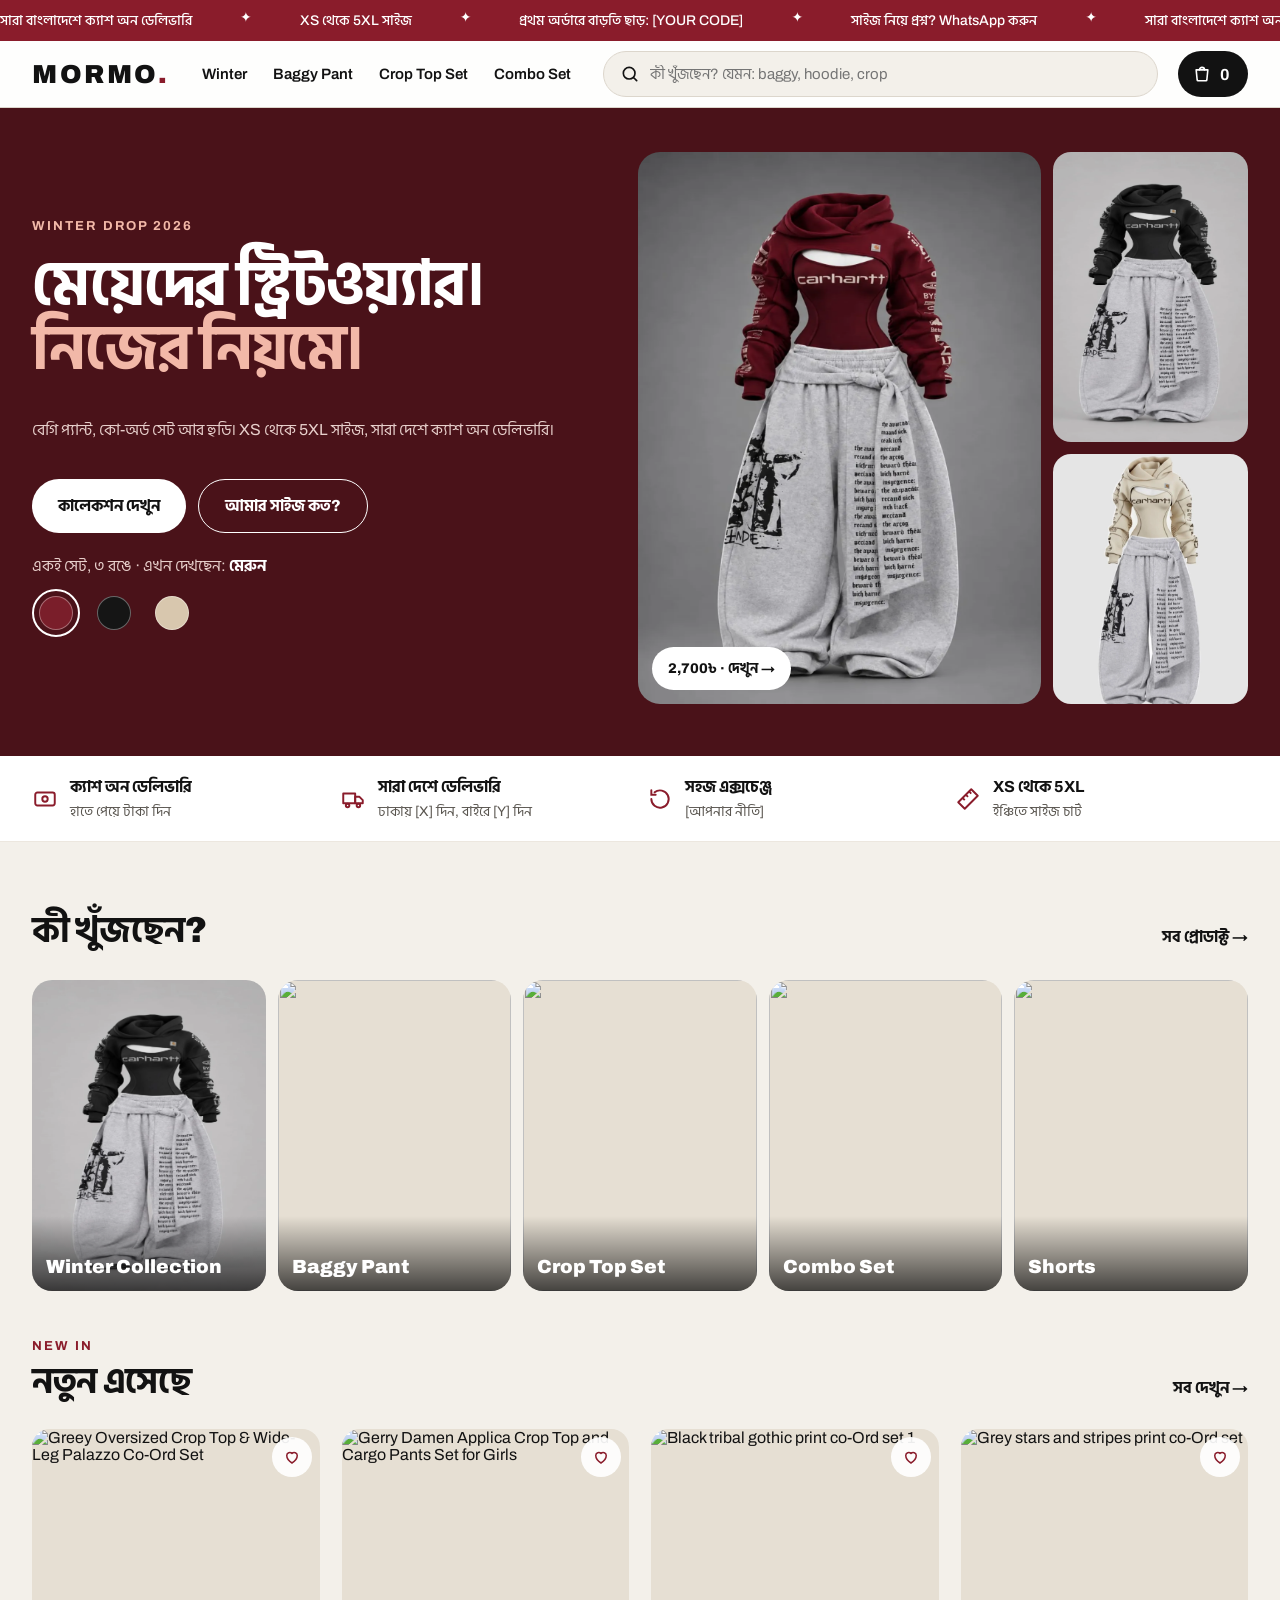
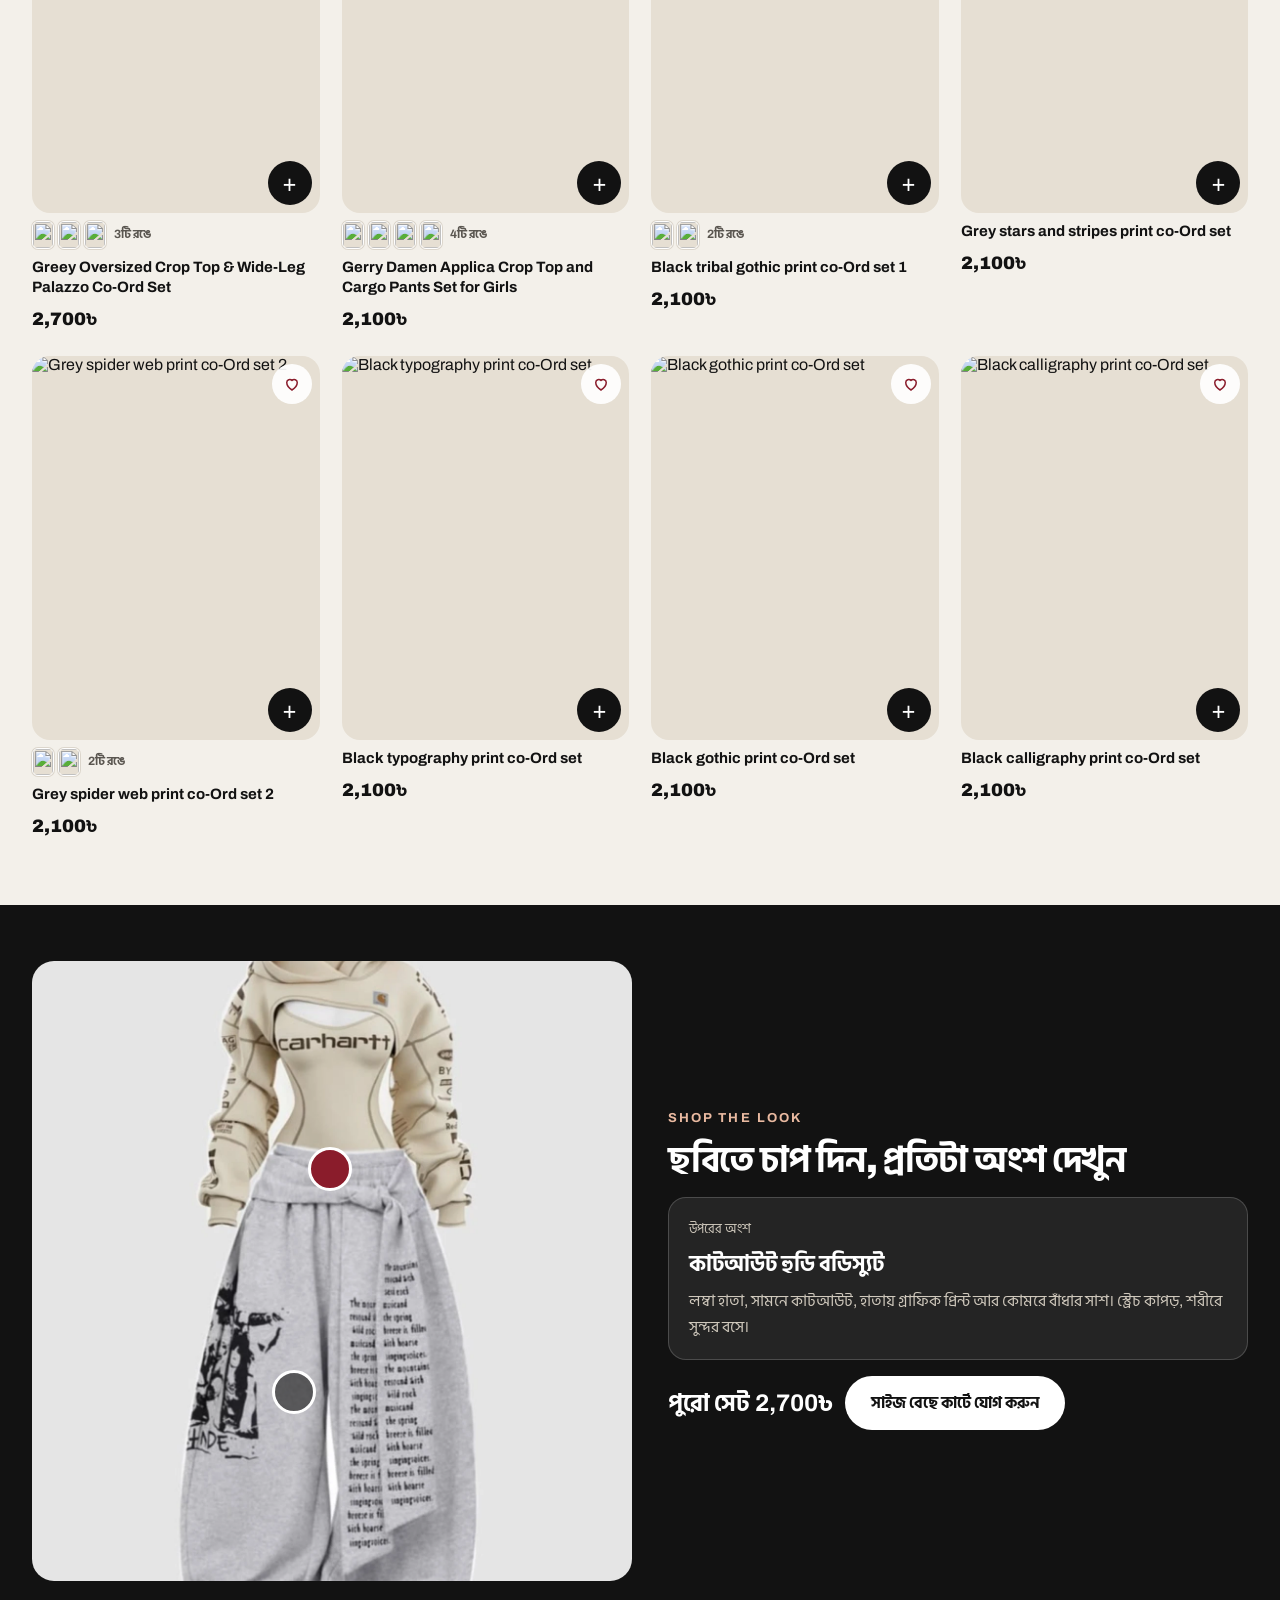
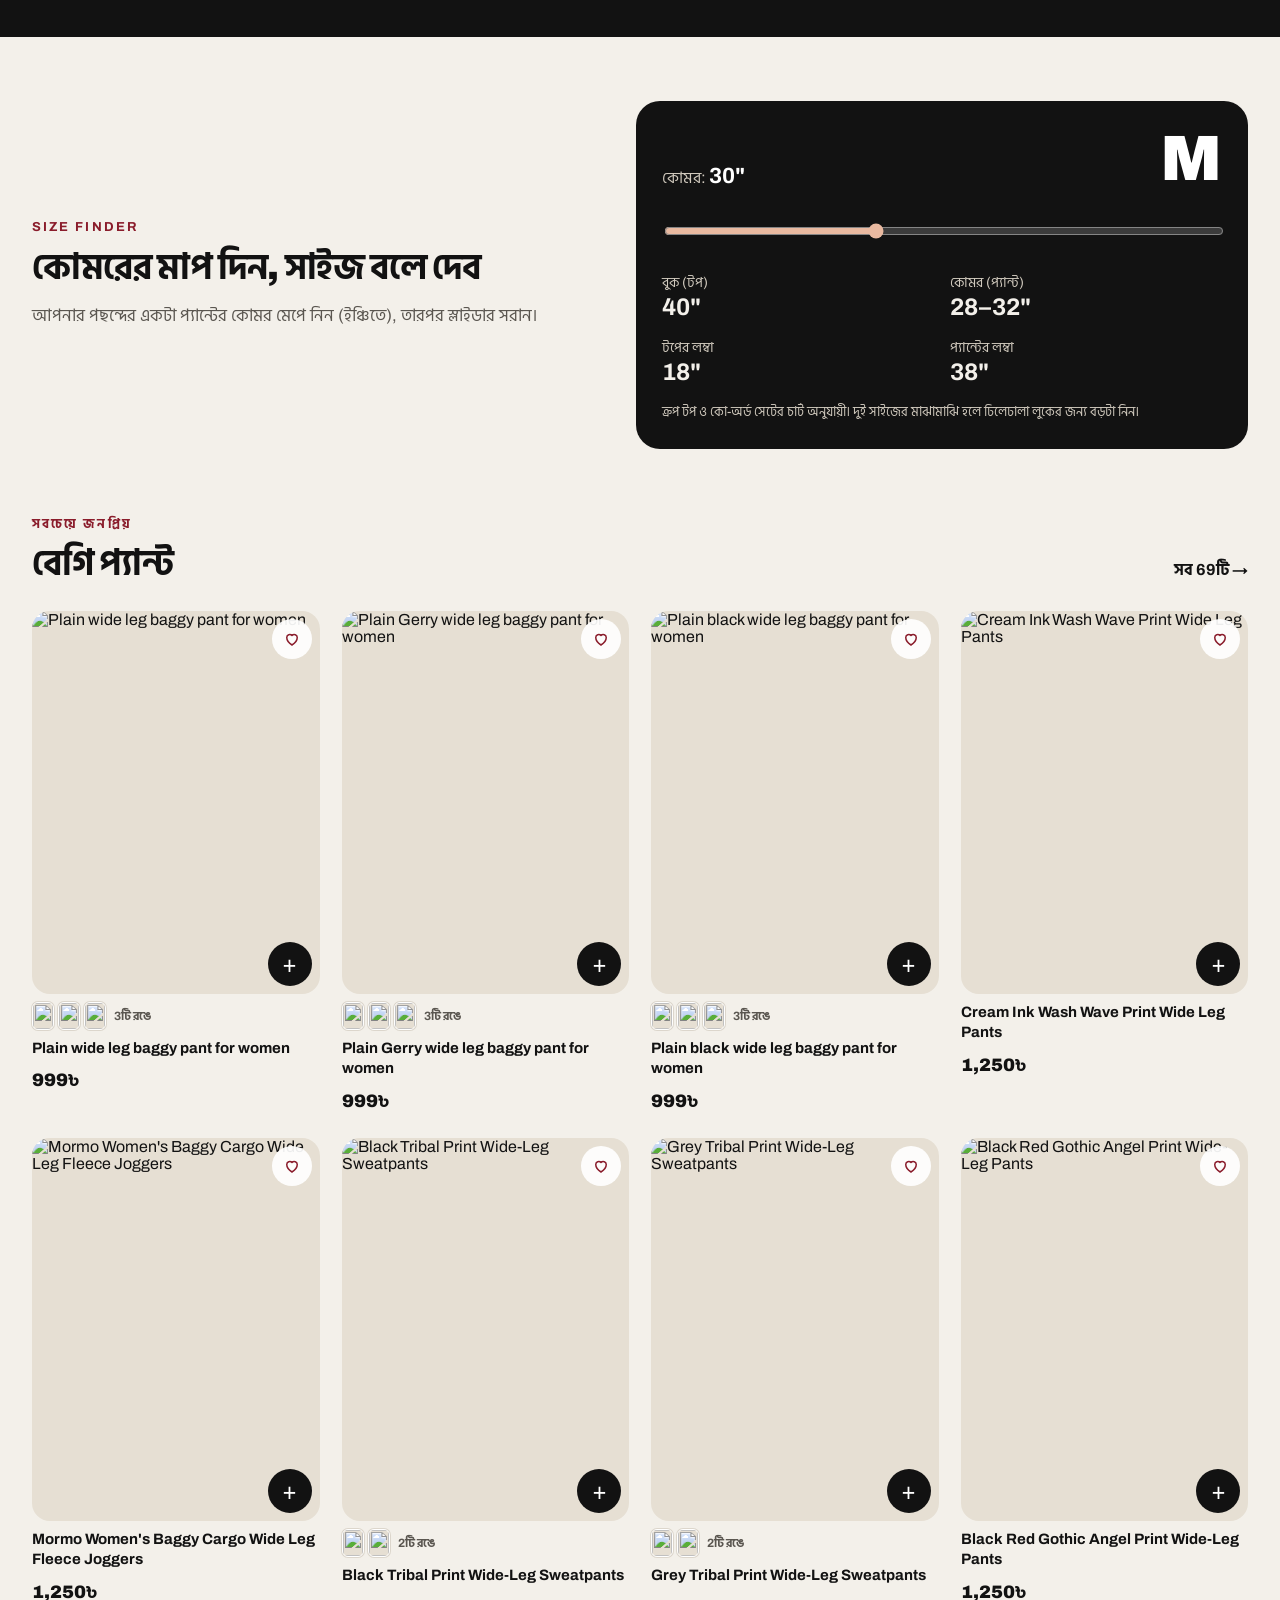
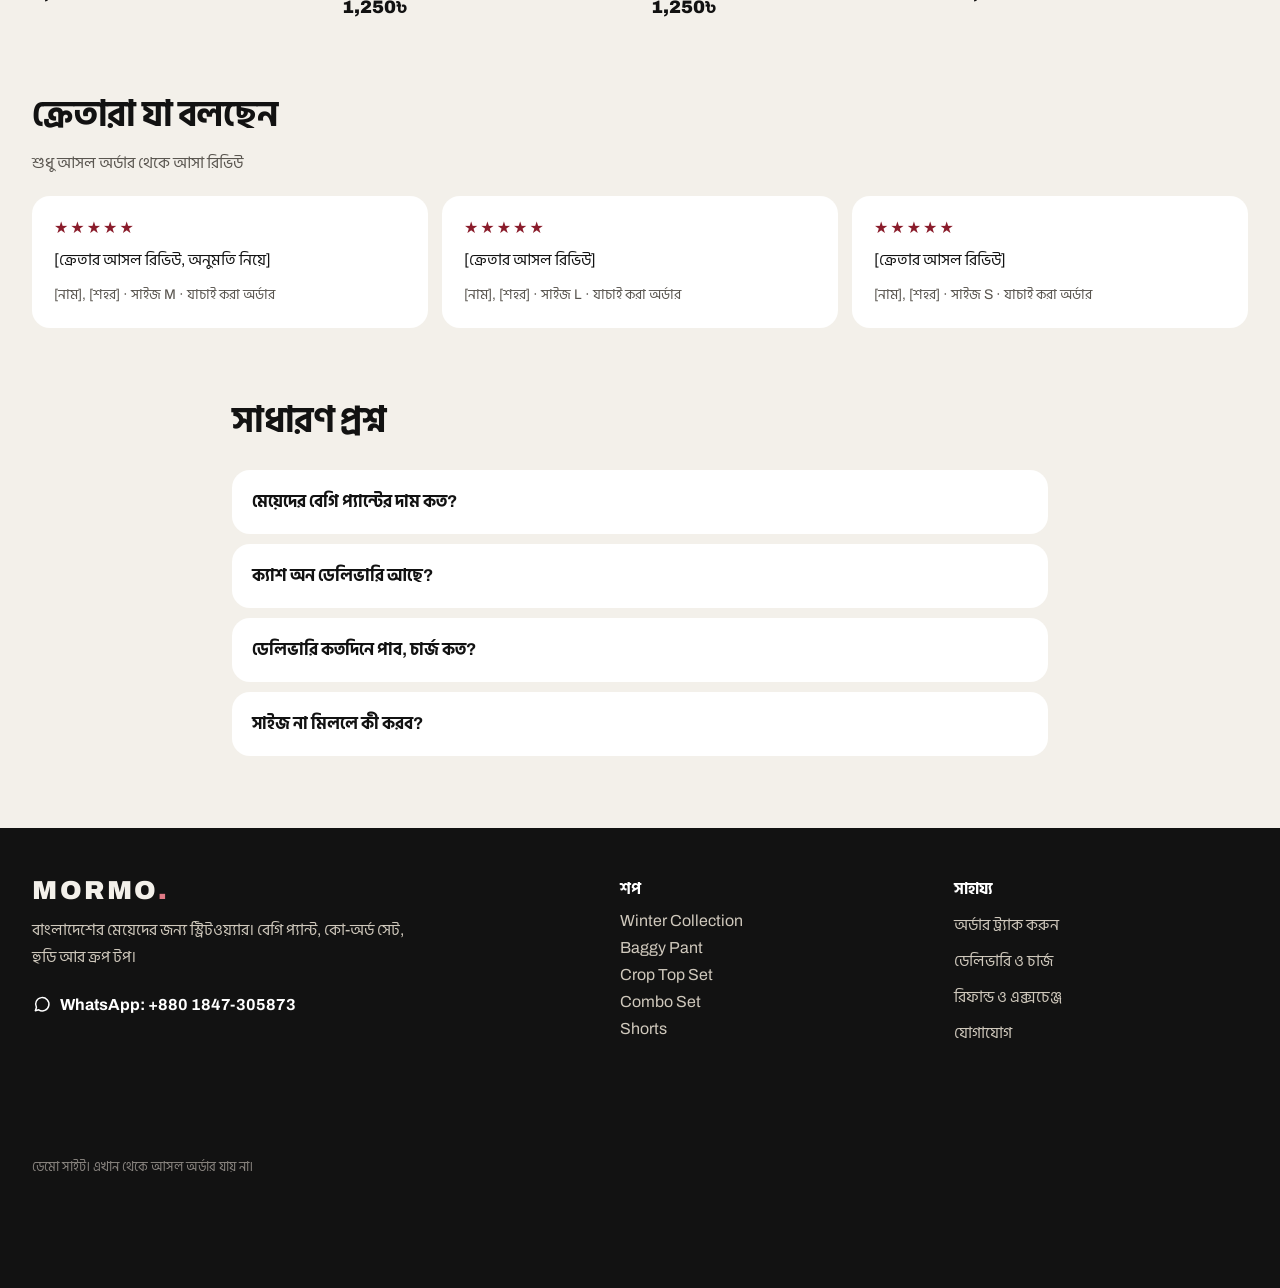
==== commit d9fbc1f1: "Add files via upload" ====
--- a/index.html
+++ b/index.html
@@ -105,7 +105,8 @@
           <button type="button" class="heart" aria-label="পছন্দের তালিকায় রাখুন" :aria-pressed="$store.shop.isWished(p.id)" @click="$store.shop.toggleWish(p.id)"><svg aria-hidden="true" width="18" height="18" viewBox="0 0 24 24" stroke="#8A1C2B" stroke-width="2" stroke-linejoin="round" :fill="$store.shop.isWished(p.id)?'#8A1C2B':'none'"><path d="M12 20s-7-4.4-7-10a4 4 0 0 1 7-2.6A4 4 0 0 1 19 10c0 5.6-7 10-7 10z"/></svg></button>
           <button type="button" class="fab" :aria-label="p.t+' দ্রুত কার্টে যোগ করুন'" @click="$store.shop.openQuick(p.id)">+</button>
         </div>
-        <a :href="M.url(p)" class="nm" x-text="p.t"></a>
+        <div class="dots-c" x-show="M.sibs(p).length>1"><template x-for="v in M.sibs(p).slice(0,4)" :key="v.id"><i><img :src="v.img" alt="" loading="lazy"></i></template><span class="muted" style="font-size:12px;font-weight:700;margin-left:4px" x-text="M.sibs(p).length+'টি রঙে'"></span></div>
+<a :href="M.url(p)" class="nm" x-text="p.t"></a>
         <div class="pr" x-text="M.fmt(p.p)"></div>
       </article>
     </template>
@@ -161,7 +162,8 @@
           <button type="button" class="heart" aria-label="পছন্দের তালিকায় রাখুন" :aria-pressed="$store.shop.isWished(p.id)" @click="$store.shop.toggleWish(p.id)"><svg aria-hidden="true" width="18" height="18" viewBox="0 0 24 24" stroke="#8A1C2B" stroke-width="2" stroke-linejoin="round" :fill="$store.shop.isWished(p.id)?'#8A1C2B':'none'"><path d="M12 20s-7-4.4-7-10a4 4 0 0 1 7-2.6A4 4 0 0 1 19 10c0 5.6-7 10-7 10z"/></svg></button>
           <button type="button" class="fab" :aria-label="p.t+' দ্রুত কার্টে যোগ করুন'" @click="$store.shop.openQuick(p.id)">+</button>
         </div>
-        <a :href="M.url(p)" class="nm" x-text="p.t"></a>
+        <div class="dots-c" x-show="M.sibs(p).length>1"><template x-for="v in M.sibs(p).slice(0,4)" :key="v.id"><i><img :src="v.img" alt="" loading="lazy"></i></template><span class="muted" style="font-size:12px;font-weight:700;margin-left:4px" x-text="M.sibs(p).length+'টি রঙে'"></span></div>
+<a :href="M.url(p)" class="nm" x-text="p.t"></a>
         <div class="pr" x-text="M.fmt(p.p)"></div>
       </article>
     </template>
--- a/app.css
+++ b/app.css
@@ -79,6 +79,15 @@
 .qty button{width:40px;height:40px;border:0;background:transparent;font-size:18px}
 .qty span{min-width:22px;text-align:center;font-weight:700}
 
+/* colour swatches (image based, works for prints) */
+.swatch{flex:none;width:72px;padding:3px;border-radius:14px;border:2px solid transparent;background:transparent;display:flex;flex-direction:column;align-items:center;gap:4px;font-size:11px;font-weight:700;line-height:1.2;text-align:center}
+.swatch img{width:62px;height:76px;object-fit:cover;border-radius:10px;background:#E6DFD3}
+.swatch.on{border-color:var(--ink)}
+.swatch[disabled]{opacity:.4}
+.dots-c{display:flex;gap:4px;align-items:center}
+.dots-c i{width:22px;height:28px;border-radius:6px;overflow:hidden;border:1.5px solid #fff;box-shadow:0 0 0 1px #DCD6CC;background:#E6DFD3}
+.dots-c i img{width:100%;height:100%;object-fit:cover}
+
 /* toast */
 .toast{position:fixed;left:50%;bottom:28px;transform:translateX(-50%);z-index:70;background:var(--ink);color:#fff;border-radius:16px;padding:12px 16px;display:flex;align-items:center;gap:12px;box-shadow:0 12px 30px rgba(0,0,0,.25);animation:pop .3s ease-out;max-width:calc(100% - 32px)}
 .toast a{color:#F2C9B8;font-weight:800;padding:8px 4px}
